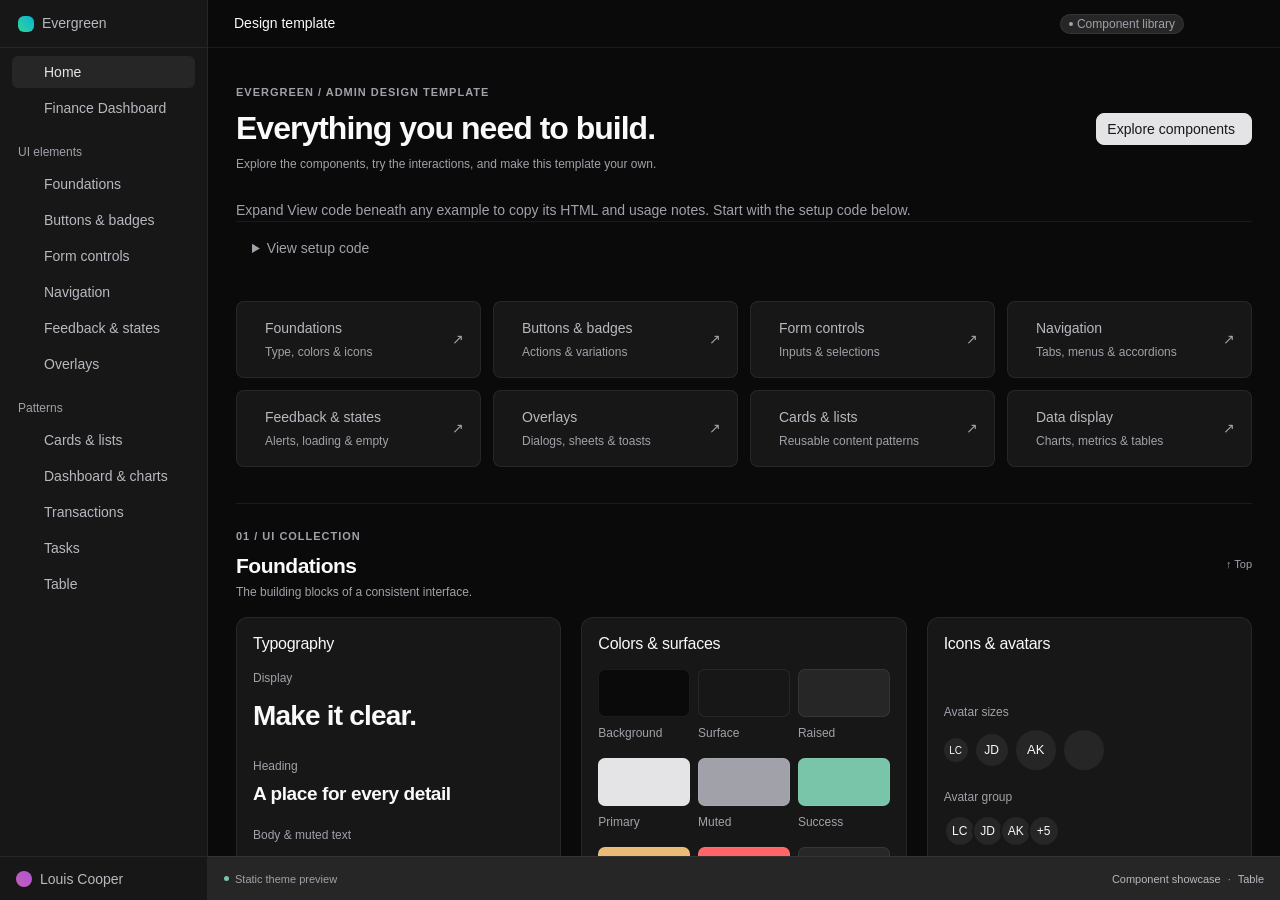
==== index_old.html @ bc2fdac4 "Implement code changes to enhance functionality and improve performance" ====
<!doctype html>
<html lang="en" data-bs-theme="dark" data-theme-storage="theme">
<head>
  <meta charset="utf-8">
  <meta name="viewport" content="width=device-width, initial-scale=1">
  <meta name="color-scheme" content="dark light">
  <meta name="darkreader-lock">
  <meta name="description" content="An admin design template with grouped UI components, interactive examples, and dashboard patterns.">
  <title>Home · UI Design Template</title>
  <link rel="stylesheet" href="https://cdn.jsdelivr.net/npm/bootstrap@5.3.8/dist/css/bootstrap.min.css">
  <link rel="stylesheet" href="https://mzgs.github.io/fa7/css/all.css">
  <link rel="stylesheet" href="style.css?v=5">
</head>
<body class="sidebar-expanded dashboard-page" data-sidebar-layout>
  <a class="visually-hidden-focusable skip-link" href="#main">Skip to component showcase</a>
  <aside class="sidebar" aria-label="Main navigation">
    <div class="sidebar-header">
      <div class="workspace-switcher"><span class="workspace-mark"></span><span>Evergreen</span></div>
      <button class="rail-button sidebar-toggle" aria-label="Collapse navigation" aria-expanded="true" title="Collapse navigation"><i class="fa-light fa-sidebar" aria-hidden="true"></i></button>
    </div>
    <nav class="sidebar-nav" aria-label="Component navigation">
      <div class="sidebar-links"><a class="rail-button active" title="Home" aria-label="Home" aria-current="location" href="#home"><i class="fa-light fa-house" aria-hidden="true"></i><span>Home</span></a><a class="rail-button" title="Finance Dashboard" href="finance.html"><i class="fa-light fa-wallet" aria-hidden="true"></i><span>Finance Dashboard</span></a></div>
      <section class="sidebar-group">
        <button class="sidebar-group-title" data-bs-toggle="collapse" data-bs-target="#ui-links" aria-expanded="true" aria-controls="ui-links">UI elements <i class="fa-light fa-chevron-down" aria-hidden="true"></i></button>
        <div class="collapse show" id="ui-links"><div class="sidebar-links">
          <a class="rail-button" title="Foundations" aria-label="Foundations" href="#foundations"><i class="fa-light fa-palette" aria-hidden="true"></i><span>Foundations</span></a><a class="rail-button" title="Buttons & badges" aria-label="Buttons & badges" href="#buttons"><i class="fa-light fa-circle-dot" aria-hidden="true"></i><span>Buttons & badges</span></a><a class="rail-button" title="Form controls" aria-label="Form controls" href="#forms"><i class="fa-light fa-input-text" aria-hidden="true"></i><span>Form controls</span></a><a class="rail-button" title="Navigation" aria-label="Navigation" href="#navigation"><i class="fa-light fa-compass" aria-hidden="true"></i><span>Navigation</span></a><a class="rail-button" title="Feedback & states" aria-label="Feedback & states" href="#feedback"><i class="fa-light fa-circle-info" aria-hidden="true"></i><span>Feedback & states</span></a><a class="rail-button" title="Overlays" aria-label="Overlays" href="#overlays"><i class="fa-light fa-window-restore" aria-hidden="true"></i><span>Overlays</span></a>
        </div></div>
      </section>
      <section class="sidebar-group">
        <button class="sidebar-group-title" data-bs-toggle="collapse" data-bs-target="#pattern-links" aria-expanded="true" aria-controls="pattern-links">Patterns <i class="fa-light fa-chevron-down" aria-hidden="true"></i></button>
        <div class="collapse show" id="pattern-links"><div class="sidebar-links">
          <a class="rail-button" title="Cards & lists" aria-label="Cards & lists" href="#cards"><i class="fa-light fa-layer-group" aria-hidden="true"></i><span>Cards & lists</span></a><a class="rail-button" title="Dashboard & charts" aria-label="Dashboard & charts" href="#data-examples"><i class="fa-light fa-chart-line" aria-hidden="true"></i><span>Dashboard & charts</span></a><a class="rail-button" title="Transactions" aria-label="Transactions" href="#transactions"><i class="fa-light fa-arrows-rotate" aria-hidden="true"></i><span>Transactions</span></a><a class="rail-button" title="Tasks" aria-label="Tasks" href="#tasks"><i class="fa-light fa-square-check" aria-hidden="true"></i><span>Tasks</span></a><a class="rail-button" title="Table" aria-label="Table" href="#generic-table"><i class="fa-light fa-table" aria-hidden="true"></i><span>Table</span></a>
        </div></div>
      </section>
    </nav>
    <div class="sidebar-bottom"><button class="rail-button profile-button" data-bs-toggle="modal" data-bs-target="#account-modal" aria-label="Louis Cooper account" title="Louis Cooper"><span class="profile-avatar"></span><span>Louis Cooper</span></button><button class="rail-button profile-more" data-bs-toggle="modal" data-bs-target="#account-modal" aria-label="Account menu" title="Account menu"><i class="fa-light fa-ellipsis" aria-hidden="true"></i></button></div>
  </aside>

  <main id="main" class="workspace" tabindex="-1">
    <header class="topbar d-flex align-items-center justify-content-between">
      <div class="d-flex align-items-center gap-2"><button class="btn icon-button mobile-menu" aria-label="Open navigation" aria-expanded="false"><i class="fa-light fa-bars" aria-hidden="true"></i></button><h1 class="page-title"><i class="fa-light fa-house" aria-hidden="true"></i> Design template</h1></div>
      <div class="topbar-actions"><span class="status-badge neutral d-none d-sm-inline-flex">Component library</span><button class="btn icon-button" data-bs-toggle="offcanvas" data-bs-target="#notifications" aria-controls="notifications" aria-label="Open notifications" title="Notifications"><i class="fa-light fa-bell" aria-hidden="true"></i></button><button class="btn icon-button theme-toggle" aria-label="Switch to light theme" title="Switch to light theme"><i class="fa-light fa-sun" aria-hidden="true"></i></button></div>
    </header>
    <div class="dashboard-scroll">
      <div class="dashboard-content">
        <section id="home" aria-label="UI component showcase">
        <div class="dashboard-heading showcase-heading"><div><div class="eyebrow">Evergreen / Admin design template</div><h2>Everything you need to build.</h2><p>Explore the components, try the interactions, and make this template your own.</p></div><a class="btn btn-primary" href="#foundations">Explore components <i class="fa-light fa-arrow-down" aria-hidden="true"></i></a></div>
<p class="panel-subtitle">Expand View code beneath any example to copy its HTML and usage notes. Start with the setup code below.</p>
<details class="native-details example-code"><summary>View setup code</summary>
<p class="panel-subtitle">Load Bootstrap CSS before style.css. Interactive Bootstrap components also need its bundle; script.js initializes shared behavior automatically. The preview icons use the Font Awesome stylesheet shown below. Replace gallery anchor links with your own destinations. Keep IDs, label/ARIA references, and radio group names unique when copying multiple examples. For inserted markup, call AdminUI.init(container).</p>
<pre tabindex="0" aria-label="HTML example"><code>&lt;!doctype html&gt;
&lt;html lang="en" data-bs-theme="light"&gt;
&lt;head&gt;
  &lt;meta name="viewport" content="width=device-width, initial-scale=1"&gt;
  &lt;link rel="stylesheet" href="https://cdn.jsdelivr.net/npm/bootstrap@5.3.8/dist/css/bootstrap.min.css"&gt;
  &lt;link rel="stylesheet" href="https://mzgs.github.io/fa7/css/all.css"&gt;
  &lt;link rel="stylesheet" href="style.css?v=5"&gt;
&lt;/head&gt;
&lt;body&gt;
  &lt;!-- Paste the component HTML here. --&gt;
  &lt;script src="https://cdn.jsdelivr.net/npm/bootstrap@5.3.8/dist/js/bootstrap.bundle.min.js"&gt;&lt;/script&gt;
  &lt;script src="script.js"&gt;&lt;/script&gt;
&lt;/body&gt;
&lt;/html&gt;</code></pre>
</details>

        <nav class="showcase-index" aria-label="Browse component groups"><a href="#foundations"><i class="fa-light fa-palette" aria-hidden="true"></i><span><strong>Foundations</strong><small>Type, colors & icons</small></span><span class="index-arrow" aria-hidden="true">↗</span></a><a href="#buttons"><i class="fa-light fa-circle-dot" aria-hidden="true"></i><span><strong>Buttons & badges</strong><small>Actions & variations</small></span><span class="index-arrow" aria-hidden="true">↗</span></a><a href="#forms"><i class="fa-light fa-input-text" aria-hidden="true"></i><span><strong>Form controls</strong><small>Inputs & selections</small></span><span class="index-arrow" aria-hidden="true">↗</span></a><a href="#navigation"><i class="fa-light fa-compass" aria-hidden="true"></i><span><strong>Navigation</strong><small>Tabs, menus & accordions</small></span><span class="index-arrow" aria-hidden="true">↗</span></a><a href="#feedback"><i class="fa-light fa-circle-info" aria-hidden="true"></i><span><strong>Feedback & states</strong><small>Alerts, loading & empty</small></span><span class="index-arrow" aria-hidden="true">↗</span></a><a href="#overlays"><i class="fa-light fa-window-restore" aria-hidden="true"></i><span><strong>Overlays</strong><small>Dialogs, sheets & toasts</small></span><span class="index-arrow" aria-hidden="true">↗</span></a><a href="#cards"><i class="fa-light fa-layer-group" aria-hidden="true"></i><span><strong>Cards & lists</strong><small>Reusable content patterns</small></span><span class="index-arrow" aria-hidden="true">↗</span></a><a href="#data-examples"><i class="fa-light fa-chart-line" aria-hidden="true"></i><span><strong>Data display</strong><small>Charts, metrics & tables</small></span><span class="index-arrow" aria-hidden="true">↗</span></a></nav>
        <section id="foundations" class="showcase-section" aria-labelledby="foundations-title">
          <div class="section-heading"><div><div class="eyebrow">01 / UI collection</div><h2 id="foundations-title">Foundations</h2><p>The building blocks of a consistent interface.</p></div><a class="back-to-top" href="#home" aria-label="Back to top">↑ Top</a></div>
          <div class="component-grid"><article class="dashboard-panel"><div class="panel-header"><h3>Typography</h3></div><div class="panel-body"><div class="type-sample"><span class="sample-caption">Display</span><div class="type-display">Make it clear.</div></div><div class="type-sample"><span class="sample-caption">Heading</span><h4 class="type-heading">A place for every detail</h4></div><div class="type-sample"><span class="sample-caption">Body &amp; muted text</span><p>Use a consistent type scale to bring structure to your interface.</p><p class="text-body-secondary">Supporting text keeps the focus on what matters.</p></div><div class="component-group"><a href="#navigation">Text link</a><code>inline code</code><kbd>⌘ K</kbd></div></div>
<details class="native-details example-code"><summary>View code</summary>
<p class="panel-subtitle">CSS only. Use these classes for your text hierarchy.</p>
<pre tabindex="0" aria-label="HTML example"><code></code></pre>
</details>
</article><article class="dashboard-panel"><div class="panel-header"><h3>Colors &amp; surfaces</h3></div><div class="panel-body"><div class="swatch-grid"><div><span style="background:var(--background)"></span>Background</div><div><span class="bg-surface"></span>Surface</div><div><span class="bg-surface-raised"></span>Raised</div><div><span style="background:var(--primary)"></span>Primary</div><div><span style="background:var(--muted)"></span>Muted</div><div><span style="background:var(--positive)"></span>Success</div><div><span style="background:var(--warning)"></span>Warning</div><div><span style="background:var(--negative)"></span>Danger</div><div><span style="background:var(--line)"></span>Border</div></div><p class="panel-subtitle mt-3">Switch the theme in the top bar to preview both palettes.</p></div>
<details class="native-details example-code"><summary>View code</summary>
<p class="panel-subtitle">CSS only. Surface classes and theme tokens follow the active light or dark theme.</p>
<pre tabindex="0" aria-label="HTML example"><code></code></pre>
</details>
</article><article class="dashboard-panel"><div class="panel-header"><h3>Icons &amp; avatars</h3></div><div class="panel-body"><div class="icon-samples" aria-label="Sample icons"><i class="fa-light fa-house" aria-hidden="true"></i><i class="fa-light fa-magnifying-glass" aria-hidden="true"></i><i class="fa-light fa-bell" aria-hidden="true"></i><i class="fa-light fa-calendar" aria-hidden="true"></i><i class="fa-light fa-heart" aria-hidden="true"></i><i class="fa-light fa-gear" aria-hidden="true"></i></div><p class="component-label">Avatar sizes</p><div class="component-group"><span class="initial-avatar purple avatar-small">LC</span><span class="initial-avatar blue">JD</span><span class="initial-avatar green avatar-large">AK</span><span class="avatar-fallback" aria-label="Anonymous user"><i class="fa-light fa-user" aria-hidden="true"></i></span></div><p class="component-label">Avatar group</p><div class="avatar-stack" aria-label="Three team members and five more"><span class="initial-avatar purple">LC</span><span class="initial-avatar blue">JD</span><span class="initial-avatar green">AK</span><span class="initial-avatar">+5</span></div></div>
<details class="native-details example-code"><summary>View code</summary>
<p class="panel-subtitle">CSS only. fa-* icons require Font Awesome; text avatars do not.</p>
<pre tabindex="0" aria-label="HTML example"><code></code></pre>
</details>
</article></div>
        </section>
        <section id="buttons" class="showcase-section showcase-buttons" aria-labelledby="buttons-title">
          <div class="section-heading"><div><div class="eyebrow">02 / UI collection</div><h2 id="buttons-title">Buttons & badges</h2><p>Action variants, sizes, icon buttons, and status labels.</p></div><a class="back-to-top" href="#home" aria-label="Back to top">↑ Top</a></div>
          <div class="component-grid"><section class="dashboard-panel" aria-labelledby="actions-title"><div class="panel-header"><h3 id="actions-title">Buttons &amp; status</h3></div><div class="panel-body"><p class="component-label">Actions</p><div class="component-group"><button class="btn btn-primary" data-notify="Changes saved successfully."><i class="fa-light fa-check" aria-hidden="true"></i> Save changes</button><button class="btn btn-surface" data-bs-toggle="modal" data-bs-target="#transaction-modal">Outline</button><button class="btn btn-secondary" data-notify="Changes saved successfully.">Secondary</button><button class="btn btn-ghost" data-notify="Your dashboard is up to date.">Ghost</button><button class="btn btn-outline-danger" data-bs-toggle="modal" data-bs-target="#reset-modal">Reset tasks</button><button class="btn btn-surface" disabled>Disabled</button><button class="btn btn-primary" disabled><span class="spinner-border spinner-border-sm" aria-hidden="true"></span> Loading</button></div><p class="component-label">Sizes &amp; icon actions</p><div class="component-group"><button class="btn btn-surface btn-sm" data-notify="Small button clicked.">Small</button><button class="btn btn-surface" data-notify="Default button clicked.">Default</button><button class="btn btn-surface btn-lg" data-notify="Large button clicked.">Large</button><button class="btn btn-surface icon-button" aria-label="Add item" data-bs-toggle="modal" data-bs-target="#task-modal"><i class="fa-light fa-plus" aria-hidden="true"></i></button><a class="btn btn-link" href="#forms">Link button</a></div><p class="component-label">Button group</p><div class="btn-group" role="group" aria-label="Example view mode"><input type="radio" class="btn-check" name="demo-view" id="view-list" autocomplete="off" checked><label class="btn btn-surface" for="view-list"><i class="fa-light fa-list" aria-hidden="true"></i> List</label><input type="radio" class="btn-check" name="demo-view" id="view-grid" autocomplete="off"><label class="btn btn-surface" for="view-grid"><i class="fa-light fa-grid-2" aria-hidden="true"></i> Grid</label><input type="radio" class="btn-check" name="demo-view" id="view-board" autocomplete="off"><label class="btn btn-surface" for="view-board"><i class="fa-light fa-columns-3" aria-hidden="true"></i> Board</label></div><p class="component-label">Badges · semantic states</p><div class="component-group"><span class="status-badge">Paid</span><span class="status-badge pending">Pending</span><span class="status-badge failed">Failed</span><span class="status-badge neutral">Draft</span></div></div>
<details class="native-details example-code"><summary>View code</summary>
<p class="panel-subtitle">Styles use CSS; preview actions require the Bootstrap bundle and script.js. Icons require Font Awesome. Keep radio IDs and group names unique; set type="button" for actions inside forms.</p>
<pre tabindex="0" aria-label="HTML example"><code></code></pre>
</details>
</section></div>
        </section>
        <section id="forms" class="showcase-section" aria-labelledby="forms-title">
          <div class="section-heading"><div><div class="eyebrow">03 / UI collection</div><h2 id="forms-title">Form controls</h2><p>Common inputs with default, disabled, read-only, and validation states.</p></div><a class="back-to-top" href="#home" aria-label="Back to top">↑ Top</a></div>
          <div class="component-grid"><section id="billing" class="dashboard-panel" aria-labelledby="preferences-title"><div class="panel-header"><h3 id="preferences-title">Form controls</h3></div><form class="panel-body" id="preferences-form"><div class="mb-3"><label for="workspace-name" class="form-label">Workspace name</label><input id="workspace-name" name="workspace" class="form-control" value="Evergreen" maxlength="40" required></div><div class="row g-2 mb-3"><div class="col-6"><label for="digest-frequency" class="form-label">Email digest</label><select id="digest-frequency" class="form-select"><option>Weekly</option><option>Daily</option><option>Monthly</option></select></div><div class="col-6"><label for="review-date" class="form-label">Review date</label><input id="review-date" type="date" class="form-control" value="2026-10-08" required></div></div><div class="form-check form-switch mb-2"><input class="form-check-input" type="checkbox" role="switch" id="email-notifications" checked><label class="form-check-label small" for="email-notifications">Email notifications</label></div><div class="form-check mb-3"><input class="form-check-input" type="checkbox" id="weekly-report" checked><label class="form-check-label small" for="weekly-report">Include the weekly report</label></div><button class="btn btn-surface" type="submit">Save preferences</button><span id="preferences-status" class="visually-hidden" role="status"></span></form>
<details class="native-details example-code"><summary>View code</summary>
<p class="panel-subtitle">Native form behavior; no component JavaScript. Set your form action and add input names for values you submit.</p>
<pre tabindex="0" aria-label="HTML example"><code></code></pre>
</details>
</section><article class="dashboard-panel"><div class="panel-header"><h3>Inputs &amp; selections</h3></div><div class="panel-body"><div class="mb-3"><label for="demo-search" class="form-label">Search</label><div class="input-group"><span class="input-group-text"><i class="fa-light fa-magnifying-glass" aria-hidden="true"></i></span><input id="demo-search" name="search" type="search" class="form-control" placeholder="Search…"></div></div><div class="mb-3"><label for="demo-select" class="form-label">Select</label><select id="demo-select" class="form-select"><option value="" disabled selected>Select a team</option><option value="design">Design</option><option value="engineering">Engineering</option><option value="marketing">Marketing</option><option value="operations">Operations</option></select></div><div class="mb-3"><label for="demo-email" class="form-label">Input group</label><div class="input-group"><span class="input-group-text">@</span><input id="demo-email" type="email" class="form-control" placeholder="you@example.com"></div></div><div class="mb-3"><label for="demo-notes" class="form-label">Textarea</label><textarea id="demo-notes" class="form-control" rows="3" placeholder="Write a short description…"></textarea></div><fieldset><legend class="form-label">Radio group</legend><div class="component-group"><div class="form-check"><input id="plan-starter" class="form-check-input" type="radio" name="demo-plan" checked><label class="form-check-label" for="plan-starter">Starter</label></div><div class="form-check"><input id="plan-pro" class="form-check-input" type="radio" name="demo-plan"><label class="form-check-label" for="plan-pro">Pro</label></div><div class="form-check"><input id="plan-disabled" class="form-check-input" type="radio" name="demo-plan" disabled><label class="form-check-label" for="plan-disabled">Unavailable</label></div></div></fieldset><div class="mt-3"><label for="demo-range" class="form-label">Range <output id="range-value" for="demo-range" data-suffix="%">50%</output></label><input id="demo-range" class="form-range" type="range" min="0" max="100" value="50"></div></div>
<details class="native-details example-code"><summary>View code</summary>
<p class="panel-subtitle">Native controls. script.js updates the range output automatically; its for attribute must match the input ID.</p>
<pre tabindex="0" aria-label="HTML example"><code></code></pre>
</details>
</article><article class="dashboard-panel"><div class="panel-header"><h3>Input states &amp; native controls</h3></div><div class="panel-body"><div class="mb-3"><label class="form-label" for="demo-valid">Success</label><input id="demo-valid" class="form-control is-valid" value="evergreen" aria-describedby="valid-hint"><div class="valid-feedback" id="valid-hint">This workspace name is available.</div></div><div class="mb-3"><label class="form-label" for="demo-invalid">Error</label><input id="demo-invalid" class="form-control is-invalid" value="invalid-email" aria-invalid="true" aria-describedby="invalid-hint"><div class="invalid-feedback" id="invalid-hint">Enter a valid email address.</div></div><div class="row g-2 mb-3"><div class="col-6"><label class="form-label" for="demo-disabled">Disabled</label><input id="demo-disabled" class="form-control" value="Unavailable" disabled></div><div class="col-6"><label class="form-label" for="demo-readonly">Read only</label><input id="demo-readonly" class="form-control" value="INV-1048" readonly></div></div><div class="mb-3"><label class="form-label" for="demo-file">File upload</label><input id="demo-file" class="form-control" type="file"></div><div class="row g-2"><div class="col-8"><label class="form-label" for="demo-time">Time</label><input id="demo-time" class="form-control" type="time" value="09:30"></div><div class="col-4"><label class="form-label" for="demo-color">Color</label><input id="demo-color" class="form-control form-control-color" type="color" value="#65bda2"></div></div></div>
<details class="native-details example-code"><summary>View code</summary>
<p class="panel-subtitle">CSS and native controls. Update validation classes, aria-invalid, and feedback text from your application validation.</p>
<pre tabindex="0" aria-label="HTML example"><code></code></pre>
</details>
</article><article class="dashboard-panel"><div class="panel-header"><h3>Floating labels &amp; suggestions</h3></div><div class="panel-body"><div class="form-floating mb-3"><input id="floating-email" type="email" class="form-control" placeholder="name@example.com"><label for="floating-email">Email address</label></div><div class="form-floating mb-3"><input id="demo-password" type="password" class="form-control" placeholder="Password" autocomplete="new-password"><label for="demo-password">Password</label></div><label class="form-label" for="demo-city">Autocomplete suggestions</label><input id="demo-city" class="form-control" list="city-options" placeholder="Choose or type a city"><datalist id="city-options"><option value="Istanbul"><option value="London"><option value="New York"><option value="Tokyo"></datalist><p class="panel-subtitle mt-2">Type to filter the native suggestions.</p></div>
<details class="native-details example-code"><summary>View code</summary>
<p class="panel-subtitle">Native controls; no JavaScript. Floating labels need a placeholder. The list attribute must match the datalist ID.</p>
<pre tabindex="0" aria-label="HTML example"><code></code></pre>
</details>
</article><article class="dashboard-panel"><div class="panel-header"><h3>Multiple selection &amp; numbers</h3></div><div class="panel-body"><div class="mb-3"><label for="demo-multiple" class="form-label">Multiple select</label><select id="demo-multiple" class="form-select" multiple size="4" aria-describedby="multiple-hint"><option selected>Design</option><option>Engineering</option><option>Marketing</option><option>Operations</option></select><p class="panel-subtitle mt-2" id="multiple-hint">Hold Command or Control to select multiple teams.</p></div><div class="row g-2"><div class="col-6"><label for="demo-quantity" class="form-label">Quantity</label><input id="demo-quantity" type="number" class="form-control" min="1" max="100" value="3"></div><div class="col-6"><label for="demo-url" class="form-label">Website</label><input id="demo-url" type="url" class="form-control" placeholder="https://example.com"></div></div></div>
<details class="native-details example-code"><summary>View code</summary>
<p class="panel-subtitle">Native controls; no JavaScript. Keep labels and validation limits when copying.</p>
<pre tabindex="0" aria-label="HTML example"><code></code></pre>
</details>
</article><article class="dashboard-panel"><div class="panel-header"><h3>Checkboxes &amp; switches</h3></div><div class="panel-body"><fieldset class="mb-4"><legend class="form-label">Checkbox states</legend><div class="form-check mb-2"><input id="demo-check-default" type="checkbox" class="form-check-input"><label for="demo-check-default" class="form-check-label">Unchecked</label></div><div class="form-check mb-2"><input id="demo-check-checked" type="checkbox" class="form-check-input" checked><label for="demo-check-checked" class="form-check-label">Checked</label></div><div class="form-check mb-2"><input id="demo-check-mixed" data-indeterminate type="checkbox" class="form-check-input"><label for="demo-check-mixed" class="form-check-label">Indeterminate</label></div><div class="form-check"><input id="demo-check-disabled" type="checkbox" class="form-check-input" disabled><label for="demo-check-disabled" class="form-check-label">Disabled</label></div></fieldset><fieldset><legend class="form-label">Switch states</legend><div class="form-check form-switch mb-2"><input id="demo-switch-off" type="checkbox" role="switch" class="form-check-input"><label for="demo-switch-off" class="form-check-label">Off</label></div><div class="form-check form-switch mb-2"><input id="demo-switch-on" type="checkbox" role="switch" class="form-check-input" checked><label for="demo-switch-on" class="form-check-label">On</label></div><div class="form-check form-switch"><input id="demo-switch-disabled" type="checkbox" role="switch" class="form-check-input" disabled><label for="demo-switch-disabled" class="form-check-label">Disabled</label></div></fieldset></div>
<details class="native-details example-code"><summary>View code</summary>
<p class="panel-subtitle">Native controls. script.js enables the mixed state with data-indeterminate; checked and disabled are native attributes.</p>
<pre tabindex="0" aria-label="HTML example"><code></code></pre>
</details>
</article><article class="dashboard-panel"><div class="panel-header"><h3>Date range</h3></div><div class="panel-body"><p class="panel-subtitle mb-3">Select dates with an independent calendar picker.</p><div class="date-range-control" data-date-range>
              <button type="button" class="btn btn-secondary date-range-trigger"><i class="fa-light fa-calendar" aria-hidden="true"></i><span data-date-label>Choose dates</span></button>
              <input type="hidden" name="start_date" data-date-start><input type="hidden" name="end_date" data-date-end><span class="visually-hidden" data-date-status role="status"></span>
            </div></div>
<details class="native-details example-code"><summary>View code</summary>
<p class="panel-subtitle">Requires script.js and native browser popovers; no Bootstrap JavaScript is needed. Hidden inputs submit dates with the form. Register a datechange listener for application updates.</p>
<pre tabindex="0" aria-label="HTML example"><code></code></pre>
<p class="component-label">JavaScript</p><pre tabindex="0" aria-label="JavaScript example"><code>document.querySelector('[data-date-range]').addEventListener('datechange', event =&gt; {
  const { start, end, preset, label } = event.detail;
  // Dates are inclusive YYYY-MM-DD strings, or null when cleared.
});</code></pre>
</details>
</article></div>
        </section>
        <section id="navigation" class="showcase-section" aria-labelledby="navigation-title">
          <div class="section-heading"><div><div class="eyebrow">04 / UI collection</div><h2 id="navigation-title">Navigation</h2><p>Help people move through content and find the right action.</p></div><a class="back-to-top" href="#home" aria-label="Back to top">↑ Top</a></div>
          <div class="component-grid"><section class="dashboard-panel" aria-labelledby="tabs-title"><div class="panel-header"><h3 id="tabs-title">Tabs &amp; team</h3></div><div class="panel-body"><ul class="nav nav-tabs" role="tablist"><li class="nav-item" role="presentation"><button class="nav-link active" id="team-tab" data-bs-toggle="tab" data-bs-target="#team-pane" type="button" role="tab" aria-controls="team-pane" aria-selected="true">Team</button></li><li class="nav-item" role="presentation"><button class="nav-link" id="details-tab" data-bs-toggle="tab" data-bs-target="#details-pane" type="button" role="tab" aria-controls="details-pane" aria-selected="false">Details</button></li></ul><div class="tab-content pt-3"><div class="tab-pane fade show active" id="team-pane" role="tabpanel" aria-labelledby="team-tab" tabindex="0"><div class="team-row"><span class="initial-avatar purple">LC</span><span>Louis Cooper<br><small class="text-body-secondary">Workspace owner</small></span><span class="status-badge">Online</span></div><div class="team-row"><span class="initial-avatar green">AK</span><span>Ava Kim<br><small class="text-body-secondary">Marketing</small></span><span class="status-badge">Online</span></div><div class="team-row"><span class="initial-avatar blue">JD</span><span>James Davis<br><small class="text-body-secondary">Finance</small></span><span class="status-badge neutral">Away</span></div></div><div class="tab-pane fade" id="details-pane" role="tabpanel" aria-labelledby="details-tab" tabindex="0"><p>Evergreen brings your customers, payments, and daily work into one workspace.</p><div class="source-row"><span>Plan</span><strong>Business</strong></div><div class="source-row"><span>Team members</span><strong>12 of 20 seats</strong></div><div class="source-row"><span>Storage used</span><strong>6.4 GB of 10 GB</strong></div><div class="progress mt-3" role="progressbar" aria-label="Storage used" aria-valuenow="64" aria-valuemin="0" aria-valuemax="100"><div class="progress-bar" style="width:64%"></div></div></div></div></div>
<details class="native-details example-code"><summary>View code</summary>
<p class="panel-subtitle">Requires the Bootstrap bundle. Keep tab/panel IDs and ARIA references unique and matched.</p>
<pre tabindex="0" aria-label="HTML example"><code></code></pre>
</details>
</section><section id="more" class="dashboard-panel" aria-labelledby="help-title"><div class="panel-header"><h3 id="help-title">Accordion &amp; help</h3></div><div class="panel-body"><div class="accordion" id="help-accordion"><div class="accordion-item"><h4 class="accordion-header"><button class="accordion-button" type="button" data-bs-toggle="collapse" data-bs-target="#help-one" aria-expanded="true" aria-controls="help-one">How do I export a report?</button></h4><div id="help-one" class="accordion-collapse collapse show" data-bs-parent="#help-accordion"><div class="accordion-body">Choose a reporting period at the top, then select Export to download the dashboard metrics as a CSV file.</div></div></div><div class="accordion-item"><h4 class="accordion-header"><button class="accordion-button collapsed" type="button" data-bs-toggle="collapse" data-bs-target="#help-two" aria-expanded="false" aria-controls="help-two">Can I filter transactions?</button></h4><div id="help-two" class="accordion-collapse collapse" data-bs-parent="#help-accordion"><div class="accordion-body">Search by customer or invoice, choose a payment status, and use the arrows to browse results. The transaction menu exports all matching rows.</div></div></div><div class="accordion-item"><h4 class="accordion-header"><button class="accordion-button collapsed" type="button" data-bs-toggle="collapse" data-bs-target="#help-three" aria-expanded="false" aria-controls="help-three">Are these live business metrics?</button></h4><div id="help-three" class="accordion-collapse collapse" data-bs-parent="#help-accordion"><div class="accordion-body">This theme uses sample data. Added transactions and tasks last for this page session. Your theme and workspace preferences are saved on this browser when storage is available.</div></div></div></div></div>
<details class="native-details example-code"><summary>View code</summary>
<p class="panel-subtitle">Requires the Bootstrap bundle. data-bs-parent keeps one item open within the matching accordion.</p>
<pre tabindex="0" aria-label="HTML example"><code></code></pre>
</details>
</section><article class="dashboard-panel"><div class="panel-header"><h3>Breadcrumbs, menus &amp; pagination</h3></div><div class="panel-body"><p class="component-label">Breadcrumb</p><nav aria-label="Example breadcrumb"><ol class="breadcrumb"><li class="breadcrumb-item"><a href="#home">Home</a></li><li class="breadcrumb-item"><a href="#navigation">Components</a></li><li class="breadcrumb-item active" aria-current="page">Navigation</li></ol></nav><p class="component-label">Dropdown menu</p><div class="dropdown"><button class="btn btn-surface dropdown-toggle" data-bs-toggle="dropdown" aria-expanded="false">Open menu</button><ul class="dropdown-menu"><li><a class="dropdown-item" href="#forms">Edit preferences</a></li><li><button class="dropdown-item" data-bs-toggle="modal" data-bs-target="#account-modal">View profile</button></li><li><hr class="dropdown-divider"></li><li><button class="dropdown-item" data-notify="This is a sample menu action.">Show notification</button></li></ul></div><p class="component-label">Pagination</p><nav aria-label="Example pagination" data-pagination><ul class="pagination demo-pagination mb-0"><li class="page-item disabled"><button class="page-link" data-page="previous" disabled aria-label="Previous example page">‹</button></li><li class="page-item active"><button class="page-link" data-page="1" aria-current="page">1</button></li><li class="page-item"><button class="page-link" data-page="2">2</button></li><li class="page-item"><button class="page-link" data-page="3">3</button></li><li class="page-item"><button class="page-link" data-page="next" aria-label="Next example page">›</button></li></ul><p class="panel-subtitle mt-3" id="demo-page-content" data-page-output aria-live="polite">Page 1 of 3</p></nav></div>
<details class="native-details example-code"><summary>View code</summary>
<p class="panel-subtitle">Menus require the Bootstrap bundle. script.js handles pagination and emits pagechange; render your page content in that listener.</p>
<pre tabindex="0" aria-label="HTML example"><code></code></pre>
<p class="component-label">JavaScript</p><pre tabindex="0" aria-label="JavaScript example"><code>document.querySelector('[data-pagination]').addEventListener('pagechange', event =&gt; {
  const { page, total } = event.detail;
  // Fetch or render the requested page here.
});</code></pre>
</details>
</article></div>
        </section>
        <section id="feedback" class="showcase-section" aria-labelledby="feedback-title">
          <div class="section-heading"><div><div class="eyebrow">05 / UI collection</div><h2 id="feedback-title">Feedback & states</h2><p>Communicate success, errors, progress, and missing content.</p></div><a class="back-to-top" href="#home" aria-label="Back to top">↑ Top</a></div>
          <div class="component-grid"><article class="dashboard-panel"><div class="panel-header"><h3>Alerts</h3></div><div class="panel-body"><div class="example-alert success" role="status"><i class="fa-light fa-circle-check" aria-hidden="true"></i><div><strong>Changes saved</strong><p>Your settings are up to date.</p></div></div><div class="example-alert warning" role="status"><i class="fa-light fa-triangle-exclamation" aria-hidden="true"></i><div><strong>Approaching your limit</strong><p>You have used 90% of your storage.</p></div></div><div class="example-alert danger" role="alert"><i class="fa-light fa-circle-exclamation" aria-hidden="true"></i><div><strong>Payment unsuccessful</strong><p>Check your payment details and try again.</p></div></div><div class="example-alert alert alert-dismissible mb-0" role="status"><i class="fa-light fa-circle-info" aria-hidden="true"></i><div><strong>Sample notification</strong><p>Use alerts for helpful, timely context.</p></div><button class="btn-close" type="button" data-bs-dismiss="alert" aria-label="Dismiss sample alert"></button></div></div>
<details class="native-details example-code"><summary>View code</summary>
<p class="panel-subtitle">CSS only for static alerts. Dismissible alerts require the Bootstrap bundle.</p>
<pre tabindex="0" aria-label="HTML example"><code></code></pre>
</details>
</article><article class="dashboard-panel"><div class="panel-header"><h3>Loading &amp; skeletons</h3></div><div class="panel-body"><div class="component-group mb-4"><span class="spinner-border spinner-border-sm" role="status"><span class="visually-hidden">Loading example</span></span><span class="text-body-secondary small">Loading your content…</span><span class="spinner-grow spinner-grow-sm" aria-hidden="true"></span></div><div class="skeleton-preview" role="img" aria-label="Skeleton card loading placeholder"><div class="skeleton skeleton-avatar"></div><div class="skeleton-copy"><div class="skeleton"></div><div class="skeleton short"></div></div></div><div class="skeleton mb-2"></div><div class="skeleton short"></div><p class="component-label">Indeterminate progress</p><div class="progress indeterminate-progress" role="progressbar" aria-label="Loading preview"><div class="progress-bar"></div></div></div>
<details class="native-details example-code"><summary>View code</summary>
<p class="panel-subtitle">CSS only. Use a status label for loading and an accessible description for a skeleton preview.</p>
<pre tabindex="0" aria-label="HTML example"><code></code></pre>
</details>
</article><article class="dashboard-panel"><div class="panel-header"><h3>Empty state</h3></div><div class="panel-body"><div class="example-empty"><span class="empty-icon"><i class="fa-light fa-inbox" aria-hidden="true"></i></span><h4>No projects yet</h4><p>Start with your first project to bring your ideas together.</p><button class="btn btn-primary" data-bs-toggle="modal" data-bs-target="#task-modal"><i class="fa-light fa-plus" aria-hidden="true"></i> Create a task</button></div></div>
<details class="native-details example-code"><summary>View code</summary>
<p class="panel-subtitle">The preview action opens the included task dialog using the Bootstrap bundle and script.js. Connect task creation in your application.</p>
<pre tabindex="0" aria-label="HTML example"><code></code></pre>
</details>
</article></div>
        </section>
        <section id="overlays" class="showcase-section" aria-labelledby="overlays-title">
          <div class="section-heading"><div><div class="eyebrow">06 / UI collection</div><h2 id="overlays-title">Overlays</h2><p>Interactive previews of dialogs, side panels, and contextual help.</p></div><a class="back-to-top" href="#home" aria-label="Back to top">↑ Top</a></div>
          <div class="component-grid"><article class="dashboard-panel"><div class="panel-header"><h3>Dialogs &amp; confirmations</h3></div><div class="panel-body"><p class="panel-subtitle mb-3">Forms, account details, and a confirmation dialog with a clear next step.</p><div class="component-group"><button class="btn btn-surface" data-bs-toggle="modal" data-bs-target="#transaction-modal">Form dialog</button><button class="btn btn-surface" data-bs-toggle="modal" data-bs-target="#account-modal">Account dialog</button><button class="btn btn-outline-danger" data-bs-toggle="modal" data-bs-target="#reset-modal">Confirmation</button></div></div>
<details class="native-details example-code"><summary>View code</summary>
<p class="panel-subtitle">Requires the Bootstrap bundle and script.js for focus, dismissal, and draft reset. Copy the trigger and matching dialog. Handle form submissions and confirmation actions in your application.</p>
<pre tabindex="0" aria-label="HTML example"><code></code></pre>
</details>
</article><article class="dashboard-panel"><div class="panel-header"><h3>Sheets &amp; toasts</h3></div><div class="panel-body"><p class="panel-subtitle mb-3">Open a side panel or show a brief notification.</p><div class="component-group"><button class="btn btn-surface" data-bs-toggle="offcanvas" data-bs-target="#notifications" aria-controls="notifications">Open side panel</button><button class="btn btn-surface" data-notify="This is a sample toast notification.">Show toast</button></div></div>
<details class="native-details example-code"><summary>View code</summary>
<p class="panel-subtitle">Requires the Bootstrap bundle and script.js. Match trigger targets to the copied side panel/toast IDs; AdminUI.notify(message, toastId) also shows a toast.</p>
<pre tabindex="0" aria-label="HTML example"><code></code></pre>
</details>
</article><article class="dashboard-panel"><div class="panel-header"><h3>Tooltips &amp; popovers</h3></div><div class="panel-body"><p class="panel-subtitle mb-3">Hover or focus for a tooltip. Click for a popover.</p><div class="component-group"><button class="btn btn-surface" data-bs-toggle="tooltip" data-bs-title="Extra context for this action.">Hover or focus me</button><button class="btn btn-surface" data-bs-toggle="popover" data-bs-title="A little more detail" data-bs-content="Popovers keep supporting information close to the action." data-bs-trigger="focus">Click for details</button></div></div>
<details class="native-details example-code"><summary>View code</summary>
<p class="panel-subtitle">Requires the Bootstrap bundle and script.js, which initializes these automatically. Dynamically inserted controls need AdminUI.init(container).</p>
<pre tabindex="0" aria-label="HTML example"><code></code></pre>
</details>
</article></div>
        </section>
        <section id="cards" class="showcase-section" aria-labelledby="cards-title">
          <div class="section-heading"><div><div class="eyebrow">07 / UI collection</div><h2 id="cards-title">Cards & lists</h2><p>Flexible content containers for everyday admin screens.</p></div><a class="back-to-top" href="#home" aria-label="Back to top">↑ Top</a></div>
          <div class="component-grid"><section id="workflows" class="dashboard-panel" aria-labelledby="quick-title"><div class="panel-header"><h3 id="quick-title">Quick actions</h3></div><div class="panel-body"><p class="panel-subtitle mb-3">Jump into your most common workflows.</p><div class="d-grid gap-2"><a href="#generic-table" class="btn btn-surface justify-content-between"><span><i class="fa-light fa-table me-2" aria-hidden="true"></i> View table</span><i class="fa-light fa-arrow-up-right" aria-hidden="true"></i></a><button class="btn btn-surface justify-content-between" data-bs-toggle="modal" data-bs-target="#transaction-modal"><span><i class="fa-light fa-receipt me-2" aria-hidden="true"></i> Record a payment</span><i class="fa-light fa-plus" aria-hidden="true"></i></button><button class="btn btn-surface justify-content-between" data-bs-toggle="modal" data-bs-target="#task-modal"><span><i class="fa-light fa-square-check me-2" aria-hidden="true"></i> Create a task</span><i class="fa-light fa-plus" aria-hidden="true"></i></button><button class="btn btn-surface justify-content-between" id="quick-export"><span><i class="fa-light fa-file-chart-column me-2" aria-hidden="true"></i> Download report</span><i class="fa-light fa-arrow-down-to-line" aria-hidden="true"></i></button></div></div>
<details class="native-details example-code"><summary>View code</summary>
<p class="panel-subtitle">Preview dialogs require the Bootstrap bundle and script.js. Replace gallery links with your own destinations; connect exports and other business actions in your application.</p>
<pre tabindex="0" aria-label="HTML example"><code></code></pre>
</details>
</section><section class="dashboard-panel" aria-labelledby="usage-title"><div class="panel-header"><h3 id="usage-title">Usage &amp; progress</h3><span class="status-badge neutral">Business plan</span></div><div class="panel-body"><div class="source-row mt-0"><span>API requests</span><strong>72,400 / 100,000</strong></div><div class="progress mt-2 mb-4" role="progressbar" aria-label="API requests used" aria-valuenow="72.4" aria-valuemin="0" aria-valuemax="100"><div class="progress-bar" style="width:72.4%"></div></div><div class="source-row"><span>Team seats</span><strong>12 / 20</strong></div><div class="progress mt-2 mb-4" role="progressbar" aria-label="Team seats used" aria-valuenow="60" aria-valuemin="0" aria-valuemax="100"><div class="progress-bar bg-success" style="width:60%"></div></div><div class="source-row"><span>Storage</span><strong>6.4 / 10 GB</strong></div><div class="progress mt-2" role="progressbar" aria-label="Storage quota used" aria-valuenow="64" aria-valuemin="0" aria-valuemax="100"><div class="progress-bar bg-warning" style="width:64%"></div></div><p class="panel-subtitle mt-3">Usage resets on November 1, 2026.</p></div>
<details class="native-details example-code"><summary>View code</summary>
<p class="panel-subtitle">CSS only. Update both aria-valuenow and the progress-bar width when the value changes.</p>
<pre tabindex="0" aria-label="HTML example"><code></code></pre>
</details>
</section><article class="dashboard-panel"><div class="panel-header"><h3>List group</h3></div><div class="panel-body"><div class="list-group example-list"><a class="list-group-item list-group-item-action active" href="#foundations"><span><i class="fa-light fa-palette me-2" aria-hidden="true"></i> Foundations</span><span class="count-pill">3</span></a><a class="list-group-item list-group-item-action" href="#forms"><span><i class="fa-light fa-input-text me-2" aria-hidden="true"></i> Form controls</span><span class="count-pill">6</span></a><a class="list-group-item list-group-item-action" href="#feedback"><span><i class="fa-light fa-circle-info me-2" aria-hidden="true"></i> Feedback</span><span class="count-pill">3</span></a><span class="list-group-item disabled" aria-disabled="true">Disabled list item</span></div><p class="component-label">Composition</p><p class="panel-subtitle">Cards combine a heading, supporting content, and optional actions.</p></div>
<details class="native-details example-code"><summary>View code</summary>
<p class="panel-subtitle">CSS only. Use links for navigation and mark the current destination with aria-current.</p>
<pre tabindex="0" aria-label="HTML example"><code></code></pre>
</details>
</article><article class="dashboard-panel example-project"><div class="panel-header"><h3>Project card</h3><span class="status-badge">In progress</span></div><div class="panel-body"><div class="project-cover" aria-hidden="true"><i class="fa-light fa-layer-group"></i></div><h4>Website redesign</h4><p class="panel-subtitle">A clear card layout with a cover, description, members, and footer actions.</p><div class="avatar-stack mt-3" aria-label="Louis Cooper and Ava Kim"><span class="initial-avatar purple">LC</span><span class="initial-avatar green">AK</span></div></div><div class="panel-footer"><span>Updated today</span><button class="btn btn-surface" data-bs-toggle="modal" data-bs-target="#task-modal">Add task</button></div>
<details class="native-details example-code"><summary>View code</summary>
<p class="panel-subtitle">The card styles use CSS. Its Add task action opens the included dialog using the Bootstrap bundle and script.js; connect task creation in your application.</p>
<pre tabindex="0" aria-label="HTML example"><code></code></pre>
</details>
</article><article class="dashboard-panel"><div class="panel-header"><h3>Carousel</h3></div><div class="panel-body"><div id="demo-carousel" class="carousel slide" role="region" aria-roledescription="carousel" aria-label="Feature examples"><div class="carousel-inner"><div class="carousel-item active"><div class="carousel-example" role="group" aria-roledescription="slide" aria-label="1 of 3"><i class="fa-light fa-palette" aria-hidden="true"></i><h4>Make it yours</h4><p>Start with a consistent foundation.</p></div></div><div class="carousel-item"><div class="carousel-example" role="group" aria-roledescription="slide" aria-label="2 of 3"><i class="fa-light fa-moon" aria-hidden="true"></i><h4>Light or dark</h4><p>One system, two thoughtful palettes.</p></div></div><div class="carousel-item"><div class="carousel-example" role="group" aria-roledescription="slide" aria-label="3 of 3"><i class="fa-light fa-mobile-screen" aria-hidden="true"></i><h4>Every screen</h4><p>Flexible layouts for desktop and mobile.</p></div></div></div><div class="carousel-example-controls"><button class="btn btn-surface icon-button" data-bs-target="#demo-carousel" data-bs-slide="prev" aria-label="Previous feature"><i class="fa-light fa-chevron-left" aria-hidden="true"></i></button><span class="panel-subtitle">Feature highlights</span><button class="btn btn-surface icon-button" data-bs-target="#demo-carousel" data-bs-slide="next" aria-label="Next feature"><i class="fa-light fa-chevron-right" aria-hidden="true"></i></button></div></div></div>
<details class="native-details example-code"><summary>View code</summary>
<p class="panel-subtitle">Requires the Bootstrap bundle. Match control targets to a unique carousel ID. Slides advance only when requested.</p>
<pre tabindex="0" aria-label="HTML example"><code></code></pre>
</details>
</article><article class="dashboard-panel"><div class="panel-header"><h3>Collapsible content</h3></div><div class="panel-body"><p class="panel-subtitle mb-3">Reveal supporting content when it is needed.</p><button class="btn btn-surface" type="button" data-bs-toggle="collapse" data-bs-target="#demo-collapse" aria-expanded="false" aria-controls="demo-collapse">Toggle details <i class="fa-light fa-chevron-down" aria-hidden="true"></i></button><div class="collapse" id="demo-collapse"><div class="collapse-example"><strong>Project details</strong><p class="panel-subtitle mt-2">Collapsible panels keep longer explanations close to the controls they describe.</p></div></div><hr class="my-4"><details class="native-details"><summary>Native disclosure</summary><p class="panel-subtitle mt-3">The browser handles keyboard navigation and open or closed state for this disclosure.</p></details></div>
<details class="native-details example-code"><summary>View code</summary>
<p class="panel-subtitle">Bootstrap collapse requires its bundle. The native details disclosure works without JavaScript.</p>
<pre tabindex="0" aria-label="HTML example"><code></code></pre>
</details>
</article></div>
        </section>
        <section id="data-examples" class="showcase-section" aria-labelledby="data-examples-title"><div class="section-heading"><div><div class="eyebrow">08 / Example patterns</div><h2 id="data-examples-title">Dashboard &amp; data display</h2><p>Metrics, charts, searchable transactions, task lists, and activity feeds.</p></div><a class="back-to-top" href="#home">↑ Top</a></div><div class="dashboard-heading demo-dashboard-heading"><div><h3>Business overview</h3><p>Interactive dashboard with sample data.</p></div>          <div class="dashboard-actions"><div class="date-range-control" data-date-range data-date-preset="day">
              <div class="chart-segment date-range-presets" role="group" aria-label="Dashboard reporting period"><button type="button" data-report-period="day" aria-pressed="true">Last 24 hours</button><button type="button" data-report-period="week" aria-pressed="false">Last 7 days</button><button type="button" data-report-period="month" aria-pressed="false">Last 30 days</button></div>
              <button type="button" class="btn btn-secondary icon-button date-range-trigger" id="date-range-trigger" aria-label="Select custom range" title="Select custom range" aria-haspopup="dialog" aria-expanded="false"><i class="fa-light fa-calendar" aria-hidden="true"></i><span class="date-range-dot" hidden></span></button>
              <input type="hidden" name="report_start" data-date-start><input type="hidden" name="report_end" data-date-end><span id="date-range-status" data-date-status class="visually-hidden" role="status"></span>
            </div><button class="btn btn-surface" id="export-report"><i class="fa-light fa-arrow-down-to-line" aria-hidden="true"></i> Export</button><button class="btn btn-primary" data-bs-toggle="modal" data-bs-target="#transaction-modal"><i class="fa-light fa-plus" aria-hidden="true"></i> New transaction</button></div></div>
<details class="native-details example-code" data-code-source=".demo-dashboard-heading"><summary>View code</summary>
<p class="panel-subtitle">Requires script.js and native browser popovers; no Bootstrap JavaScript is needed. Hidden inputs submit dates when placed in a form. Connect report exports and the included transaction form in your application. Register a datechange listener for application updates.</p>
<pre tabindex="0" aria-label="HTML example"><code></code></pre>
<p class="component-label">JavaScript</p><pre tabindex="0" aria-label="JavaScript example"><code>document.querySelector('[data-date-range]').addEventListener('datechange', event =&gt; {
  const { start, end, preset, label } = event.detail;
  // Dates are inclusive YYYY-MM-DD strings, or null when cleared.
});</code></pre>
</details>
        <section class="metric-grid" aria-label="Key performance indicators">
          <article class="metric-card"><div class="metric-top"><span>Total revenue</span><i class="fa-light fa-wallet" aria-hidden="true"></i></div><div class="metric-value" id="metric-revenue">$48,290.00</div><div class="metric-bottom"><div><span class="trend" id="trend-revenue">↗ 12.8%</span> <span class="metric-caption">vs. previous period</span></div><svg class="sparkline" data-sparkline="0" viewBox="0 0 80 30" aria-hidden="true"></svg></div></article>
          <article class="metric-card"><div class="metric-top"><span>Active customers</span><i class="fa-light fa-users" aria-hidden="true"></i></div><div class="metric-value" id="metric-customers">2,420</div><div class="metric-bottom"><div><span class="trend" id="trend-customers">↗ 8.2%</span> <span class="metric-caption">vs. previous period</span></div><svg class="sparkline" data-sparkline="1" viewBox="0 0 80 30" aria-hidden="true"></svg></div></article>
          <article class="metric-card"><div class="metric-top"><span>Total orders</span><i class="fa-light fa-bag-shopping" aria-hidden="true"></i></div><div class="metric-value" id="metric-orders">1,864</div><div class="metric-bottom"><div><span class="trend" id="trend-orders">↗ 6.4%</span> <span class="metric-caption">vs. previous period</span></div><svg class="sparkline" data-sparkline="2" viewBox="0 0 80 30" aria-hidden="true"></svg></div></article>
          <article class="metric-card"><div class="metric-top"><span>Conversion rate</span><i class="fa-light fa-arrow-pointer" aria-hidden="true"></i></div><div class="metric-value" id="metric-conversion">3.62%</div><div class="metric-bottom"><div><span class="trend negative" id="trend-conversion">↘ 0.4 pp</span> <span class="metric-caption">vs. previous period</span></div><svg class="sparkline" data-sparkline="3" viewBox="0 0 80 30" aria-hidden="true"></svg></div></article>

<details class="native-details example-code"><summary>View code</summary>
<p class="panel-subtitle">CSS and SVG display the sample metrics. Supply your own values, trends, and sparkline points. These examples include rendered sample data and do not require demo.js.</p>
<pre tabindex="0" aria-label="HTML example"><code></code></pre>
</details>
</section>

        <div class="dashboard-grid">
          <section id="reporting" class="dashboard-panel" aria-labelledby="revenue-title">
            <div class="panel-header"><div><h3 id="revenue-title">Revenue overview</h3><p class="panel-subtitle" id="revenue-subtitle">Daily revenue · September 2026</p></div><div class="chart-segment" data-segment role="group" aria-label="Chart metric"><button type="button" data-chart-metric="revenue" data-value="revenue" aria-pressed="true">Revenue</button><button type="button" data-chart-metric="orders" data-value="orders" aria-pressed="false">Orders</button></div></div>
            <div class="panel-body"><div class="d-flex justify-content-between align-items-center flex-wrap gap-2"><div class="chart-summary"><strong id="chart-total">$48,290.00</strong><span class="trend" id="chart-trend">↗ 12.8%</span></div><div class="chart-legend"><span><span class="legend-dot"></span>Current period</span><span><span class="legend-dot previous"></span>Previous period</span></div></div>
              <svg id="revenue-chart" class="revenue-chart" viewBox="0 0 640 230" role="img" aria-labelledby="chart-title chart-description"><title id="chart-title">Revenue comparison</title><desc id="chart-description">Sample daily revenue for September compared with the previous month.</desc><defs><linearGradient id="revenue-fill" x1="0" y1="0" x2="0" y2="1"><stop offset="0%" stop-color="currentColor" stop-opacity=".18"/><stop offset="100%" stop-color="currentColor" stop-opacity="0"/></linearGradient></defs><g id="chart-grid"></g><path id="chart-area" fill="url(#revenue-fill)" style="color: var(--chart-1)"/><path id="chart-previous" class="chart-previous"/><path id="chart-current" class="chart-line"/><g id="chart-labels"></g></svg>
            </div><div class="panel-footer"><span><span class="status-dot d-inline-block me-1" aria-hidden="true"></span> Revenue is trending above the previous period</span><span>Sample analytics</span></div>

<details class="native-details example-code"><summary>View code</summary>
<p class="panel-subtitle">CSS draws the chart; script.js controls the segment and emits segmentchange. Supply chart data and update the SVG in your application.</p>
<pre tabindex="0" aria-label="HTML example"><code></code></pre>
<p class="component-label">JavaScript</p><pre tabindex="0" aria-label="JavaScript example"><code>document.querySelector('[data-segment]').addEventListener('segmentchange', event =&gt; {
  const { value } = event.detail;
  // Render the chart for this metric here.
});</code></pre>
</details>
</section>
          <section class="dashboard-panel" aria-labelledby="sources-title"><div class="panel-header"><div><h3 id="sources-title">Acquisition channels</h3><p class="panel-subtitle">Where your customers come from</p></div><i class="fa-light fa-chart-pie text-body-secondary" aria-hidden="true"></i></div><div class="panel-body"><div class="donut" role="img" aria-label="Organic search 48 percent, direct 28 percent, referral 16 percent, social 8 percent"><div class="donut-center"><strong id="channel-total">2,420</strong><span>customers</span></div></div><div class="source-list"><div class="source-row"><span><span class="legend-dot"></span>Organic search</span><span class="source-value">48% <i class="fa-light fa-arrow-up-right ms-2" aria-hidden="true"></i></span></div><div class="source-row"><span><span class="legend-dot" style="background:var(--chart-2)"></span>Direct</span><span class="source-value">28% <i class="fa-light fa-arrow-up-right ms-2" aria-hidden="true"></i></span></div><div class="source-row"><span><span class="legend-dot" style="background:var(--chart-3)"></span>Referral</span><span class="source-value">16% <i class="fa-light fa-arrow-up-right ms-2" aria-hidden="true"></i></span></div><div class="source-row"><span><span class="legend-dot" style="background:var(--chart-4)"></span>Social media</span><span class="source-value">8% <i class="fa-light fa-arrow-down-right ms-2" aria-hidden="true"></i></span></div></div></div>
<details class="native-details example-code"><summary>View code</summary>
<p class="panel-subtitle">CSS only. The default donut uses 48/28/16/8 percent slices; replace the gradient and accessible description for your own data.</p>
<pre tabindex="0" aria-label="HTML example"><code></code></pre>
</details>
</section>
        </div>

        <div class="dashboard-grid">
          <section id="transactions" class="dashboard-panel transaction-panel" data-table data-table-page-size="6" data-table-label="transactions" aria-labelledby="transactions-title"><div class="panel-header"><div><h3 id="transactions-title">Recent transactions</h3><p class="panel-subtitle">A snapshot of your latest payments</p></div><div class="dropdown"><button class="btn icon-button" data-bs-toggle="dropdown" aria-expanded="false" aria-label="Transaction actions"><i class="fa-light fa-ellipsis" aria-hidden="true"></i></button><ul class="dropdown-menu dropdown-menu-end"><li><button class="dropdown-item" id="export-transactions">Export filtered transactions</button></li><li><button class="dropdown-item" data-bs-toggle="modal" data-bs-target="#transaction-modal">Add transaction</button></li></ul></div></div><div class="transaction-toolbar"><div class="search-field"><label class="visually-hidden" for="transaction-search">Search transactions</label><input id="transaction-search" data-table-search type="search" class="form-control" placeholder="Search customer or invoice…"></div><label class="visually-hidden" for="transaction-status">Filter by payment status</label><select id="transaction-status" data-table-filter="status" class="form-select status-select"><option value="all">All statuses</option><option value="Paid">Paid</option><option value="Pending">Pending</option><option value="Failed">Failed</option></select></div><div id="payments" class="dashboard-table-wrap" role="region" aria-label="Transactions, scroll for more columns" tabindex="0"><table class="ui-table dashboard-table"><caption class="visually-hidden">Sample transactions, independently searchable by customer and payment status.</caption><thead><tr><th scope="col"><input id="select-transactions" data-table-select-all class="form-check-input" type="checkbox" aria-label="Select all visible transactions"></th><th scope="col">Customer</th><th scope="col">Invoice</th><th scope="col">Status</th><th scope="col" class="table-amount">Amount</th><th scope="col">Date</th></tr></thead><tbody id="transaction-rows"></tbody></table></div><div class="panel-footer"><span id="transaction-count" data-table-count role="status" aria-live="polite"></span><div class="pagination-controls"><button class="btn btn-surface btn-sm" id="previous-page" data-table-page="previous" aria-label="Previous transaction page">Previous</button><span id="page-label" data-table-page-status class="visually-hidden" aria-live="polite"></span><button class="btn btn-surface btn-sm" id="next-page" data-table-page="next" aria-label="Next transaction page">Next</button></div></div>

<details class="native-details example-code"><summary>View code</summary>
<p class="panel-subtitle">script.js handles local search, status filtering, selection, and pagination. Sample rows are included; replace them with your data and dispatch tableupdate after changing rows. Connect exports and the included transaction form in your application.</p>
<pre tabindex="0" aria-label="HTML example"><code></code></pre>
<p class="component-label">JavaScript</p><pre tabindex="0" aria-label="JavaScript example"><code>document.querySelector('[data-table]').dispatchEvent(new Event('tableupdate'));</code></pre>
</details>

</section>
          <section id="tasks" class="dashboard-panel" data-checklist aria-labelledby="tasks-title"><div class="panel-header"><div><h3 id="tasks-title">Your tasks</h3><p class="panel-subtitle">Keep the important things moving</p></div><span id="task-count" data-checklist-count class="count-pill">2 / 5</span></div><div class="panel-body"><div class="task-list" id="task-list"><label class="task-row"><input type="checkbox" class="form-check-input" checked><span class="task-copy"><span>Review September report</span><small>Reporting · Completed</small></span><span class="initial-avatar purple">LC</span></label><label class="task-row"><input type="checkbox" class="form-check-input" checked><span class="task-copy"><span>Update billing details</span><small>Billing · Completed</small></span><span class="initial-avatar blue">JD</span></label><label class="task-row"><input type="checkbox" class="form-check-input"><span class="task-copy"><span>Approve pending invoices</span><small>Finance · Oct 5</small></span><span class="initial-avatar purple">LC</span></label><label class="task-row"><input type="checkbox" class="form-check-input"><span class="task-copy"><span>Prepare customer newsletter</span><small>Marketing · Oct 6</small></span><span class="initial-avatar green">AK</span></label><label class="task-row"><input type="checkbox" class="form-check-input"><span class="task-copy"><span>Review onboarding workflow</span><small>Operations · Oct 8</small></span><span class="initial-avatar coral">MS</span></label></div><div class="goal-summary"><span>Weekly completion</span><span id="task-percentage" data-checklist-percentage>40%</span></div><div id="task-progress" data-checklist-progress class="progress" role="progressbar" aria-label="Task completion" aria-valuenow="40" aria-valuemin="0" aria-valuemax="100"><div class="progress-bar" style="width:40%"></div></div></div><div class="panel-footer"><span>Small steps, steady progress.</span><button class="btn btn-surface" data-bs-toggle="modal" data-bs-target="#task-modal"><i class="fa-light fa-plus" aria-hidden="true"></i> Add task</button></div>
<details class="native-details example-code"><summary>View code</summary>
<p class="panel-subtitle">script.js updates this checklist locally; the Add task dialog also requires the Bootstrap bundle. Dispatch a bubbling change event after adding or removing tasks; connect persistence in your application.</p>
<pre tabindex="0" aria-label="HTML example"><code></code></pre>
</details>
</section>
        </div>

        <div class="three-column-grid">
          <section class="dashboard-panel" aria-labelledby="activity-title"><div class="panel-header"><div><h3 id="activity-title">Recent activity</h3><p class="panel-subtitle">The latest across your workspace</p></div><span class="count-pill">Today</span></div><div class="panel-body"><div class="activity-item"><span class="activity-icon"><i class="fa-light fa-user-plus" aria-hidden="true"></i></span><div class="activity-copy"><strong>Olivia Rhye</strong> joined the workspace.<small>Customer success · 12 minutes ago</small></div></div><div class="activity-item"><span class="activity-icon"><i class="fa-light fa-receipt" aria-hidden="true"></i></span><div class="activity-copy">Payment received from <strong>Acme Inc.</strong><small>$1,250.00 · 38 minutes ago</small></div></div><div class="activity-item"><span class="activity-icon"><i class="fa-light fa-code-branch" aria-hidden="true"></i></span><div class="activity-copy"><strong>Onboarding workflow</strong> was updated.<small>Louis Cooper · 1 hour ago</small></div></div><div class="activity-item"><span class="activity-icon"><i class="fa-light fa-file-chart-column" aria-hidden="true"></i></span><div class="activity-copy">September report is ready to review.<small>Reporting · 2 hours ago</small></div></div></div>
<details class="native-details example-code"><summary>View code</summary>
<p class="panel-subtitle">CSS only. Repeat the activity-item markup for each event; icons require Font Awesome if used.</p>
<pre tabindex="0" aria-label="HTML example"><code></code></pre>
</details>
</section>
          <section class="dashboard-panel" aria-labelledby="products-title"><div class="panel-header"><div><h3 id="products-title">Top products</h3><p class="panel-subtitle">Best performers this month</p></div><i class="fa-light fa-cube text-body-secondary" aria-hidden="true"></i></div><div class="panel-body"><div class="product-row"><span class="product-icon"><i class="fa-light fa-layer-group" aria-hidden="true"></i></span><div class="product-info">Pro subscription<small>324 subscriptions</small></div><div class="product-total">$16,200<small>↗ 18.4%</small></div></div><div class="product-row"><span class="product-icon"><i class="fa-light fa-buildings" aria-hidden="true"></i></span><div class="product-info">Business plan<small>86 subscriptions</small></div><div class="product-total">$12,900<small>↗ 12.1%</small></div></div><div class="product-row"><span class="product-icon"><i class="fa-light fa-rocket" aria-hidden="true"></i></span><div class="product-info">Starter plan<small>512 subscriptions</small></div><div class="product-total">$10,240<small>↗ 8.6%</small></div></div><div class="product-row"><span class="product-icon"><i class="fa-light fa-puzzle-piece" aria-hidden="true"></i></span><div class="product-info">Add-ons<small>179 purchases</small></div><div class="product-total">$8,950<small>↗ 5.2%</small></div></div></div>
<details class="native-details example-code"><summary>View code</summary>
<p class="panel-subtitle">CSS only. Repeat a product-row for each product and supply your own totals.</p>
<pre tabindex="0" aria-label="HTML example"><code></code></pre>
</details>
</section>
          <section id="balances" class="dashboard-panel" aria-labelledby="goal-title"><div class="panel-header"><div><h3 id="goal-title">Monthly revenue goal</h3><p class="panel-subtitle">September performance</p></div><span class="status-badge">On track</span></div><div class="panel-body"><div class="chart-summary"><strong>$48,290</strong><span class="text-body-secondary small">/ $60,000</span></div><div class="goal-summary"><span>80.5% of goal reached</span><span>$11,710 to go</span></div><div class="progress" role="progressbar" aria-label="Monthly revenue goal" aria-valuenow="80.5" aria-valuemin="0" aria-valuemax="100"><div class="progress-bar" style="width:80.5%"></div></div><p class="component-label">Revenue by week · dollars</p><div class="bar-chart" role="img" aria-label="Weekly revenue: week 1 $7,200, week 2 $9,400, week 3 $10,800, week 4 $12,390, week 5 $8,500"><div class="bar-column"><div class="bar" style="--height:43%"></div><span>W1</span></div><div class="bar-column"><div class="bar" style="--height:57%"></div><span>W2</span></div><div class="bar-column"><div class="bar" style="--height:65%"></div><span>W3</span></div><div class="bar-column"><div class="bar" style="--height:75%"></div><span>W4</span></div><div class="bar-column"><div class="bar" style="--height:51%"></div><span>W5</span></div></div></div>
<details class="native-details example-code"><summary>View code</summary>
<p class="panel-subtitle">CSS only. Set bar heights with --height; keep the chart description and progress value in sync with your data.</p>
<pre tabindex="0" aria-label="HTML example"><code></code></pre>
</details>
</section>
        </div>

</section>
        <section id="generic-table" class="table-section" aria-labelledby="generic-table-title">
          <div class="section-heading"><div><h2 id="generic-table-title">Table <span class="count-pill">24</span></h2><p>Sample data showcasing a reusable table layout.</p></div></div>
    <div class="card">
    <div class="table-container" role="region" aria-label="Table, scroll for more columns" tabindex="0">
      <table class="ui-table">
        <caption class="visually-hidden">Sample records demonstrating text, links, numbers, and dates.</caption>
        <thead><tr><th scope="col" class="number-column">#</th><th scope="col" class="primary-column"><i class="fa-light fa-buildings" aria-hidden="true"></i> Name</th><th scope="col"><i class="fa-light fa-location-dot" aria-hidden="true"></i> Location</th><th scope="col"><i class="fa-light fa-globe" aria-hidden="true"></i> Website</th><th scope="col" class="numeric-cell"><i class="fa-light fa-dollar-sign" aria-hidden="true"></i> Amount</th><th scope="col"><i class="fa-light fa-calendar" aria-hidden="true"></i> Start Date</th></tr></thead>
        <tbody>
          <tr><td class="number-column">1</td><td><div class="label-cell"><span class="avatar blue" aria-hidden="true"></span><span>Global Dynamics Corp</span></div></td><td class="text-cell text-body-secondary">San Francisco, US</td><td class="text-cell"><span class="text-link">global.co</span></td><td class="numeric-cell">$109,951.42</td><td class="date-cell">Sep 1, 2026</td></tr>
          <tr><td class="number-column">2</td><td><div class="label-cell"><span class="avatar coral" aria-hidden="true"></span><span>Innovatech Industries</span></div></td><td class="text-cell text-body-secondary">London, UK</td><td class="text-cell"><span class="text-link">innovatech.co</span></td><td class="numeric-cell">$106,879.62</td><td class="date-cell">Sep 2, 2026</td></tr>
          <tr><td class="number-column">3</td><td><div class="label-cell"><span class="avatar amber" aria-hidden="true"></span><span>Pioneer Technologies</span></div></td><td class="text-cell text-body-secondary">Berlin, DE</td><td class="text-cell"><span class="text-link">pioneer.co</span></td><td class="numeric-cell">$206,084.47</td><td class="date-cell">Sep 3, 2026</td></tr>
          <tr><td class="number-column">4</td><td><div class="label-cell"><span class="avatar green" aria-hidden="true"></span><span>Apex Consulting</span></div></td><td class="text-cell text-body-secondary">Tokyo, JP</td><td class="text-cell"><span class="text-link">apex.co</span></td><td class="numeric-cell">$158,548.89</td><td class="date-cell">Sep 4, 2026</td></tr>
          <tr><td class="number-column">5</td><td><div class="label-cell"><span class="avatar purple" aria-hidden="true"></span><span>Evergreen Logistics</span></div></td><td class="text-cell text-body-secondary">Austin, US</td><td class="text-cell"><span class="text-link">evergreen.co</span></td><td class="numeric-cell">$84,971.59</td><td class="date-cell">Sep 5, 2026</td></tr>
          <tr><td class="number-column">6</td><td><div class="label-cell"><span class="avatar cyan" aria-hidden="true"></span><span>Crestview Communications</span></div></td><td class="text-cell text-body-secondary">Toronto, CA</td><td class="text-cell"><span class="text-link">crestview.co</span></td><td class="numeric-cell">$73,990.77</td><td class="date-cell">Sep 6, 2026</td></tr>
          <tr><td class="number-column">7</td><td><div class="label-cell"><span class="avatar blue" aria-hidden="true"></span><span>Legacy Health Solutions</span></div></td><td class="text-cell text-body-secondary">Sydney, AU</td><td class="text-cell"><span class="text-link">legacy.co</span></td><td class="numeric-cell">$236,491.21</td><td class="date-cell">Sep 7, 2026</td></tr>
          <tr><td class="number-column">8</td><td><div class="label-cell"><span class="avatar coral" aria-hidden="true"></span><span>Frontier Energy Corp</span></div></td><td class="text-cell text-body-secondary">Paris, FR</td><td class="text-cell"><span class="text-link">frontier.co</span></td><td class="numeric-cell">$208,902.56</td><td class="date-cell">Sep 8, 2026</td></tr>
          <tr><td class="number-column">9</td><td><div class="label-cell"><span class="avatar amber" aria-hidden="true"></span><span>Noble Industries</span></div></td><td class="text-cell text-body-secondary">Singapore, SG</td><td class="text-cell"><span class="text-link">noble.co</span></td><td class="numeric-cell">$96,142.11</td><td class="date-cell">Sep 9, 2026</td></tr>
          <tr><td class="number-column">10</td><td><div class="label-cell"><span class="avatar green" aria-hidden="true"></span><span>Summit Software Systems</span></div></td><td class="text-cell text-body-secondary">New York, US</td><td class="text-cell"><span class="text-link">summit.co</span></td><td class="numeric-cell">$72,103.20</td><td class="date-cell">Sep 10, 2026</td></tr>
          <tr class="selected"><td class="number-column">11</td><td><div class="label-cell"><span class="avatar purple" aria-hidden="true"></span><span>Vertex Financial Services</span></div></td><td class="text-cell text-body-secondary">Seattle, US</td><td class="text-cell"><span class="text-link">vertex.co</span></td><td class="numeric-cell">$227,661.10</td><td class="date-cell">Sep 11, 2026</td></tr>
          <tr><td class="number-column">12</td><td><div class="label-cell"><span class="avatar cyan" aria-hidden="true"></span><span>Quantum Computing</span></div></td><td class="text-cell text-body-secondary">Melbourne, AU</td><td class="text-cell"><span class="text-link">quantum.co</span></td><td class="numeric-cell">$210,853.30</td><td class="date-cell">Sep 12, 2026</td></tr>
          <tr><td class="number-column">13</td><td><div class="label-cell"><span class="avatar blue" aria-hidden="true"></span><span>Horizon Ventures</span></div></td><td class="text-cell text-body-secondary">Dublin, IE</td><td class="text-cell"><span class="text-link">horizon.co</span></td><td class="numeric-cell">$241,296.12</td><td class="date-cell">Sep 13, 2026</td></tr>
          <tr><td class="number-column">14</td><td><div class="label-cell"><span class="avatar coral" aria-hidden="true"></span><span>Nexus Tech</span></div></td><td class="text-cell text-body-secondary">Amsterdam, NL</td><td class="text-cell"><span class="text-link">nexus.co</span></td><td class="numeric-cell">$132,892.23</td><td class="date-cell">Sep 14, 2026</td></tr>
          <tr><td class="number-column">15</td><td><div class="label-cell"><span class="avatar amber" aria-hidden="true"></span><span>Stellar Aerospace</span></div></td><td class="text-cell text-body-secondary">San Francisco, US</td><td class="text-cell"><span class="text-link">stellar.co</span></td><td class="numeric-cell">$60,883.02</td><td class="date-cell">Sep 15, 2026</td></tr>
          <tr><td class="number-column">16</td><td><div class="label-cell"><span class="avatar green" aria-hidden="true"></span><span>Orion Enterprises</span></div></td><td class="text-cell text-body-secondary">London, UK</td><td class="text-cell"><span class="text-link">orion.co</span></td><td class="numeric-cell">$213,225.34</td><td class="date-cell">Sep 16, 2026</td></tr>
          <tr><td class="number-column">17</td><td><div class="label-cell"><span class="avatar purple" aria-hidden="true"></span><span>Zenith Corp</span></div></td><td class="text-cell text-body-secondary">Berlin, DE</td><td class="text-cell"><span class="text-link">zenith.co</span></td><td class="numeric-cell">$148,642.23</td><td class="date-cell">Sep 17, 2026</td></tr>
          <tr><td class="number-column">18</td><td><div class="label-cell"><span class="avatar cyan" aria-hidden="true"></span><span>Aurora Systems</span></div></td><td class="text-cell text-body-secondary">Tokyo, JP</td><td class="text-cell"><span class="text-link">aurora.co</span></td><td class="numeric-cell">$158,957.36</td><td class="date-cell">Sep 18, 2026</td></tr>
          <tr><td class="number-column">19</td><td><div class="label-cell"><span class="avatar blue" aria-hidden="true"></span><span>Catalyst Innovations</span></div></td><td class="text-cell text-body-secondary">Austin, US</td><td class="text-cell"><span class="text-link">catalyst.co</span></td><td class="numeric-cell">$105,761.75</td><td class="date-cell">Sep 19, 2026</td></tr>
          <tr><td class="number-column">20</td><td><div class="label-cell"><span class="avatar coral" aria-hidden="true"></span><span>Titan Dynamics</span></div></td><td class="text-cell text-body-secondary">Toronto, CA</td><td class="text-cell"><span class="text-link">titan.co</span></td><td class="numeric-cell">$191,706.61</td><td class="date-cell">Sep 20, 2026</td></tr>
          <tr><td class="number-column">21</td><td><div class="label-cell"><span class="avatar amber" aria-hidden="true"></span><span>Paragon Solutions</span></div></td><td class="text-cell text-body-secondary">Sydney, AU</td><td class="text-cell"><span class="text-link">paragon.co</span></td><td class="numeric-cell">$192,288.61</td><td class="date-cell">Sep 21, 2026</td></tr>
          <tr><td class="number-column">22</td><td><div class="label-cell"><span class="avatar green" aria-hidden="true"></span><span>Omega Group</span></div></td><td class="text-cell text-body-secondary">Paris, FR</td><td class="text-cell"><span class="text-link">omega.co</span></td><td class="numeric-cell">$171,701.76</td><td class="date-cell">Sep 22, 2026</td></tr>
          <tr><td class="number-column">23</td><td><div class="label-cell"><span class="avatar purple" aria-hidden="true"></span><span>Vanguard Logistics</span></div></td><td class="text-cell text-body-secondary">Singapore, SG</td><td class="text-cell"><span class="text-link">vanguard.co</span></td><td class="numeric-cell">$223,232.85</td><td class="date-cell">Sep 23, 2026</td></tr>
          <tr><td class="number-column">24</td><td><div class="label-cell"><span class="avatar cyan" aria-hidden="true"></span><span>Meridian Financial</span></div></td><td class="text-cell text-body-secondary">New York, US</td><td class="text-cell"><span class="text-link">meridian.co</span></td><td class="numeric-cell">$88,487.42</td><td class="date-cell">Sep 24, 2026</td></tr>
        </tbody>
        <tfoot><tr><td class="number-column">–</td><td><i class="fa-light fa-list-ol" aria-hidden="true"></i> <span class="ms-1">Total: 24 records</span></td><td></td><td></td><td>Sum: $3,721,655.54</td><td></td></tr></tfoot>
      </table>
    </div>

<details class="native-details example-code"><summary>View code</summary>
<p class="panel-subtitle">CSS only. Use ui-table to enable themed table styles and table-container for horizontal scrolling. Replace the rows and totals with your own data.</p>
<pre tabindex="0" aria-label="HTML example"><code></code></pre>
</details>
</div>
        </section>
        </section>
        <div class="dashboard-endnote"><span>Evergreen · Admin design template</span><span>UI components · Sample data</span></div>
      </div>
    </div>
    <footer class="workspace-footer"><span class="footer-status"><span class="status-dot" aria-hidden="true"></span>Static theme preview</span><span><a href="#home">Component showcase</a> <span class="mx-1">·</span> <a href="#generic-table">Table</a></span></footer>
  </main>

  <div class="modal fade" data-reset-on-close id="transaction-modal" data-bs-backdrop="static" tabindex="-1" aria-labelledby="transaction-modal-title" aria-hidden="true"><div class="modal-dialog modal-dialog-centered modal-dialog-scrollable"><div class="modal-content"><form id="transaction-form"><div class="modal-header"><h2 class="modal-title" id="transaction-modal-title">New transaction</h2><button type="button" class="btn-close" data-bs-dismiss="modal" aria-label="Close"></button></div><div class="modal-body"><p class="text-body-secondary small mb-3">Add a payment to the sample transaction list.</p><div class="mb-3"><label for="new-customer" class="form-label">Customer name</label><input id="new-customer" data-initial-focus name="customer" class="form-control" placeholder="Acme Inc." maxlength="60" required></div><div class="mb-3"><label for="new-email" class="form-label">Email address</label><input id="new-email" name="email" type="email" class="form-control" placeholder="billing@acme.com" maxlength="100" required></div><div class="row g-3"><div class="col-6"><label for="new-amount" class="form-label">Amount (USD)</label><input id="new-amount" name="amount" type="number" min="0.01" max="999999999" step="0.01" class="form-control" placeholder="1250.00" required></div><div class="col-6"><label for="new-status" class="form-label">Status</label><select id="new-status" name="status" class="form-select"><option>Paid</option><option>Pending</option><option>Failed</option></select></div></div><div class="mt-3"><label for="new-date" class="form-label">Payment date</label><input id="new-date" name="date" type="date" class="form-control" value="2026-10-04" min="2000-01-01" max="2100-12-31" required></div></div><div class="modal-footer"><button class="btn btn-surface" type="button" data-bs-dismiss="modal">Cancel</button><button class="btn btn-primary" type="submit">Add transaction</button></div></form></div></div></div>
  <div class="modal fade" data-reset-on-close id="task-modal" data-bs-backdrop="static" tabindex="-1" aria-labelledby="task-modal-title" aria-hidden="true"><div class="modal-dialog modal-dialog-centered modal-dialog-scrollable"><div class="modal-content"><form id="task-form"><div class="modal-header"><h2 class="modal-title" id="task-modal-title">Add a task</h2><button type="button" class="btn-close" data-bs-dismiss="modal" aria-label="Close"></button></div><div class="modal-body"><label for="new-task" class="form-label">What needs to be done?</label><input id="new-task" data-initial-focus class="form-control" placeholder="Review the monthly budget" maxlength="120" required></div><div class="modal-footer"><button class="btn btn-surface" type="button" data-bs-dismiss="modal">Cancel</button><button class="btn btn-primary" type="submit">Add task</button></div></form></div></div></div>
  <div class="modal fade" id="reset-modal" data-bs-backdrop="static" tabindex="-1" aria-labelledby="reset-modal-title" aria-describedby="reset-modal-description" aria-hidden="true"><div class="modal-dialog modal-dialog-centered modal-dialog-scrollable"><div class="modal-content"><div class="modal-header"><h2 class="modal-title" id="reset-modal-title">Reset task completion?</h2><button type="button" class="btn-close" data-bs-dismiss="modal" aria-label="Close"></button></div><div class="modal-body text-body-secondary" id="reset-modal-description">All tasks will be marked incomplete. Your task list will be kept.</div><div class="modal-footer"><button type="button" class="btn btn-surface" data-bs-dismiss="modal" data-initial-focus id="reset-cancel">Cancel</button><button type="button" class="btn btn-outline-danger" id="reset-tasks">Reset tasks</button></div></div></div></div>
  <div class="offcanvas offcanvas-end" tabindex="-1" id="notifications" aria-labelledby="notifications-title"><div class="offcanvas-header"><h2 class="offcanvas-title" id="notifications-title" data-initial-focus tabindex="-1">Notifications</h2><button type="button" class="btn-close" data-bs-dismiss="offcanvas" aria-label="Close notifications"></button></div><div class="offcanvas-body"><p class="eyebrow">Workspace updates</p><div class="activity-item"><span class="activity-icon"><i class="fa-light fa-file-chart-column" aria-hidden="true"></i></span><div class="activity-copy"><strong>Your September report is ready.</strong><small>Download it using the Export button.</small></div></div><div class="activity-item"><span class="activity-icon"><i class="fa-light fa-receipt" aria-hidden="true"></i></span><div class="activity-copy"><strong>3 payments need a follow-up.</strong><small>Use the Pending filter in recent transactions.</small></div></div><div class="activity-item"><span class="activity-icon"><i class="fa-light fa-users" aria-hidden="true"></i></span><div class="activity-copy"><strong>Your team is growing.</strong><small>8 team seats are still available.</small></div></div></div></div>
  <div class="modal fade" id="account-modal" tabindex="-1" aria-labelledby="account-modal-title" aria-hidden="true"><div class="modal-dialog modal-dialog-centered modal-dialog-scrollable"><div class="modal-content"><div class="modal-header"><h2 class="modal-title" id="account-modal-title" data-initial-focus tabindex="-1">Louis Cooper</h2><button type="button" class="btn-close" data-bs-dismiss="modal" aria-label="Close account details"></button></div><div class="modal-body"><div class="team-row"><span class="initial-avatar purple">LC</span><span>Workspace owner<br><small class="text-body-secondary">louis@evergreen.example</small></span><span class="status-badge">Online</span></div><p class="text-body-secondary small mb-0">Evergreen · Business plan · 12 team members</p></div><div class="modal-footer"><button type="button" class="btn btn-surface" data-bs-dismiss="modal">Done</button></div></div></div></div>
  <div class="toast-container position-fixed bottom-0 end-0 p-3"><div id="dashboard-toast" data-ui-toast class="toast" role="status" aria-live="polite" aria-atomic="true"><div class="toast-header"><span class="workspace-mark me-2" aria-hidden="true"></span><strong class="me-auto">Evergreen</strong><small>Just now</small><button type="button" class="btn-close" data-bs-dismiss="toast" aria-label="Dismiss notification"></button></div><div class="toast-body" id="toast-message"></div></div></div>
  <script src="https://cdn.jsdelivr.net/npm/bootstrap@5.3.8/dist/js/bootstrap.bundle.min.js"></script>
  <script src="script.js"></script>
  <script src="demo.js"></script>
  <script>
    // Include rendered demo data, before DOM-ready Bootstrap/AdminUI initialization.
    document.querySelectorAll('.example-code').forEach(disclosure => {
      const preview = disclosure.dataset.codeSource
        ? document.querySelector(disclosure.dataset.codeSource)
        : disclosure.closest('.dashboard-panel, .metric-grid, .card');
      if (!preview) return;
      const fragment = document.createDocumentFragment();
      const clone = preview.cloneNode(true);
      clone.querySelectorAll('.example-code').forEach(element => element.remove());
      fragment.append(clone);
      // Include companion dialogs, side panels, and toasts needed by the triggers.
      fragment.querySelectorAll('[data-bs-target], [data-notify]').forEach(trigger => {
        const target = trigger.hasAttribute('data-notify')
          ? trigger.dataset.toastTarget ? document.getElementById(trigger.dataset.toastTarget) : document.querySelector('[data-ui-toast]')
          : document.getElementById(trigger.dataset.bsTarget.replace(/^#/, ''));
        if (target && !fragment.getElementById(target.id)) {
          fragment.append((target.closest('.toast-container') || target).cloneNode(true));
        }
      });
      disclosure.querySelector('pre[aria-label="HTML example"] code').textContent =
        [...fragment.children].map(element => element.outerHTML.replaceAll('><', '>\n<')).join('\n\n');
    });
  </script>
</body>
</html>
---- style.css ----
/* shadcn/ui Nova components with the Zinc theme. */
:root, [data-bs-theme="dark"] {
  --background: #0a0a0a; --surface: #171717; --surface-raised: #262626; --line: #ffffff12; --muted: #a1a1aa; --ink: #fafafa;
  --primary: #e4e4e7; --primary-foreground: #18181b; --ring: #71717a; --destructive: oklch(.704 .191 22.216);
  --input: #ffffff26; --input-bg: color-mix(in srgb, var(--input) 30%, transparent); --input-disabled-bg: color-mix(in srgb, var(--input) 80%, transparent); --input-error-border: color-mix(in srgb, var(--destructive) 50%, transparent); --input-error-ring: 0 0 0 3px color-mix(in srgb, var(--destructive) 40%, transparent);
  --positive: #78c5aa; --negative: var(--destructive); --warning: #e9bb76;
  --outline-bg: var(--input-bg); --danger-bg: color-mix(in srgb, var(--destructive) 20%, transparent); --danger-hover-bg: color-mix(in srgb, var(--destructive) 30%, transparent);
  --chart-1: #d4d4d8; --chart-2: #71717a; --chart-3: #52525b; --chart-4: #3f3f46; --chart-5: #27272a;
  --radius: 8px; --control-radius: 8px; --shadow-sm: 0 1px 3px #0000001a, 0 1px 2px #0000001a; --shadow-md: 0 4px 6px -1px #0000001a, 0 2px 4px -2px #0000001a;
  --bs-body-bg: var(--background); --bs-body-color: var(--ink); --bs-border-color: var(--line);
  --bs-secondary-bg: var(--surface); --bs-secondary-color: var(--muted); --bs-tertiary-bg: var(--surface-raised); --bs-primary: var(--primary); --bs-primary-rgb: 228, 228, 231;
  --bs-link-color: #b8b8c0; --bs-link-hover-color: var(--primary); --bs-link-color-rgb: 184, 184, 192; --bs-link-hover-color-rgb: 228, 228, 231;
  --sidebar-bg: var(--surface); --sidebar-ink: var(--bs-link-color); --sidebar-hover: var(--surface-raised); --sidebar-active: var(--surface-raised); --sidebar-highlight: #e4e4e7; --selection: color-mix(in srgb, var(--surface-raised) 50%, transparent);
  --accent: var(--primary);
  --motion-control: 150ms; --motion-enter: 100ms; --motion-exit: 100ms;
  --focus-shadow: 0 0 0 3px color-mix(in srgb, var(--ring) 50%, transparent);
  --motion-enter-curve: cubic-bezier(0, .4, 0, 1);
  --motion-modal-curve: cubic-bezier(.4, 0, 0, 1);
  --motion-exit-curve: cubic-bezier(.6, 0, .8, .6);
  color-scheme: dark;
}
[data-bs-theme="light"] {
  --background: #ffffff; --surface: #ffffff; --surface-raised: #f4f4f5; --line: #e4e4e7; --muted: #71717a; --ink: #09090b;
  --primary: #18181b; --primary-foreground: #fafafa; --ring: #a1a1aa; --destructive: oklch(.577 .245 27.325);
  --input: #e4e4e7; --input-bg: transparent; --input-disabled-bg: color-mix(in srgb, var(--input) 50%, transparent); --input-error-border: var(--destructive); --input-error-ring: 0 0 0 3px color-mix(in srgb, var(--destructive) 20%, transparent);
  --positive: #237d5d; --negative: var(--destructive); --warning: #906011;
  --outline-bg: var(--background); --danger-bg: color-mix(in srgb, var(--destructive) 10%, transparent); --danger-hover-bg: color-mix(in srgb, var(--destructive) 20%, transparent);
  --bs-primary-rgb: 24, 24, 27; --bs-link-color: var(--ink); --bs-link-hover-color: var(--muted); --bs-link-color-rgb: 9, 9, 11; --bs-link-hover-color-rgb: 113, 113, 122;
  --sidebar-bg: #fafafa; --sidebar-ink: var(--ink); --sidebar-hover: #f4f4f5; --sidebar-active: #f4f4f5; --sidebar-highlight: #09090b;
  color-scheme: light;
}
body { font-family: Inter, -apple-system, BlinkMacSystemFont, "Segoe UI", sans-serif; font-size: 14px; line-height: 1.5; }
.dashboard-page { overflow: hidden; }
/* Colors & surfaces helpers */
.bg-background { background-color: var(--background) !important; }
.bg-surface { background-color: var(--surface) !important; }
.bg-raised, .bg-surface-raised { background-color: var(--surface-raised) !important; }
.bg-primary { background-color: var(--primary) !important; }
.bg-muted { background-color: var(--muted) !important; }
.bg-success { background-color: var(--positive) !important; }
.bg-warning { background-color: var(--warning) !important; }
.bg-danger { background-color: var(--negative) !important; }
.text-background { color: var(--background) !important; }
.text-surface { color: var(--surface) !important; }
.text-raised, .text-surface-raised { color: var(--surface-raised) !important; }
.text-primary { color: var(--primary) !important; }
.text-muted { color: var(--muted) !important; }
.text-success { color: var(--positive) !important; }
.text-warning { color: var(--warning) !important; }
.text-danger { color: var(--negative) !important; }
html:has(body.dashboard-page), .dashboard-page, .sidebar-nav { overscroll-behavior: none; }
button, a { -webkit-tap-highlight-color: transparent; }
a { text-decoration: none; }
button:focus-visible, a:focus-visible, [tabindex]:focus-visible { outline: 2px solid var(--ring); outline-offset: 2px; }
.skip-link { position: fixed; top: 0; left: 70px; z-index: 1100; padding: 12px; background: var(--surface-raised); }
.sidebar { position: fixed; inset: 0 auto 0 0; width: 68px; border-right: 1px solid var(--line); display: flex; flex-direction: column; background: var(--sidebar-bg); color: var(--sidebar-ink); z-index: 1020; }
.sidebar-header { height: 48px; flex-shrink: 0; padding: 8px 12px; border-bottom: 1px solid var(--line); display: flex; align-items: center; gap: 4px; position: relative; }
.rail-button { height: 32px; width: 32px; margin: 0 auto; flex-shrink: 0; display: flex; align-items: center; justify-content: center; gap: 8px; padding: 8px; border: 0; border-radius: 6px; color: inherit; background: transparent; font-size: 14px; line-height: 20px; text-align: left; }
.rail-button i { width: 16px; font-size: 16px; flex-shrink: 0; }
.rail-button:hover { background: var(--sidebar-hover); color: var(--sidebar-highlight); }
.rail-button.active { background: var(--sidebar-active); color: var(--sidebar-highlight); }
.rail-button span:not(.profile-avatar), .workspace-switcher, .sidebar-group-title, .profile-more { display: none; }
.sidebar-nav { display: flex; flex-direction: column; gap: 20px; padding: 8px 12px; flex: 1; overflow: auto; scrollbar-width: thin; min-height: 0; }
.sidebar-links { display: flex; flex-direction: column; gap: 4px; }
.sidebar-group { display: flex; flex-direction: column; gap: 0; }
.sidebar-spaces { margin-top: 8px; }
.sidebar-group-title { padding: 0 6px; height: 16px; align-items: center; gap: 8px; color: var(--muted); border: 0; background: transparent; font-size: 12px; line-height: 16px; text-align: left; }
.sidebar-group-title i { font-size: 8px; }.sidebar-group-title[aria-expanded="false"] i { transform: rotate(-90deg); }
.sidebar-nav .collapse:not(.show) { display: block; }
.sidebar-bottom { height: 44px; flex-shrink: 0; padding: 8px; border-top: 1px solid var(--line); background: var(--sidebar-bg); display: flex; align-items: center; gap: 4px; }
.profile-avatar { display: block; height: 16px; width: 16px; border-radius: 50%; background: linear-gradient(45deg, #c65cbb, #ae57d2); flex-shrink: 0; }
.workspace-mark { display: inline-block; width: 16px; height: 16px; border-radius: 6px; background: linear-gradient(45deg, #34d399, #06b6d4); flex-shrink: 0; }
.workspace-switcher { border: 0; color: inherit; background: transparent; border-radius: 6px; padding: 4px 6px; align-items: center; gap: 8px; font-size: 14px; min-width: 0; flex: 1; }
.workspace-switcher > i { margin-left: auto; opacity: .7; flex-shrink: 0; }
.mobile-menu { display: none; }
.workspace { margin-left: 68px; height: 100dvh; display: flex; flex-direction: column; }
.sidebar-expanded .sidebar { width: 208px; }
.sidebar-expanded .sidebar-nav .rail-button { width: 100%; height: 32px; justify-content: flex-start; }
.sidebar-expanded .rail-button span:not(.profile-avatar) { display: inline; white-space: nowrap; }
.sidebar-expanded .sidebar-group { gap: 8px; }.sidebar-expanded .sidebar-group-title, .sidebar-expanded .workspace-switcher { display: flex; }
.sidebar-expanded .sidebar-nav .collapse:not(.show) { display: none; }
.sidebar-expanded .profile-button { width: auto; flex: 1; height: 28px; justify-content: flex-start; }
.sidebar-expanded .profile-more { display: flex; }
.sidebar-expanded .workspace { margin-left: 208px; }
.topbar { min-height: 48px; padding: 0 16px; border-bottom: 1px solid var(--line); background: var(--background); }
.page-title { font-size: 14px; font-weight: 500; margin: 0; display: flex; align-items: center; gap: 10px; }
.page-title i { color: var(--muted); font-size: 17px; }
.count-pill { font-size: 12px; color: var(--muted); background: var(--surface-raised); padding: 1px 6px; border: 1px solid var(--line); border-radius: 6px; }
.btn { font-size: 14px; border-radius: var(--control-radius); }
.icon-button { padding: 6px 8px; white-space: nowrap; }
.icon-button:hover { background: var(--surface-raised); color: var(--ink); }
.icon-button { width: 30px; }
.avatar { display: inline-flex; align-items: center; justify-content: center; width: 16px; height: 16px; border-radius: 50%; color: #fff; font-size: 0; flex-shrink: 0; background: var(--avatar-color); box-shadow: inset 0 1px 4px #ffffff25; }
.blue { --avatar-color: #7587f2; } .coral { --avatar-color: #e65e6d; } .amber { --avatar-color: #f7ad45; } .green { --avatar-color: #5ebca0; } .purple { --avatar-color: #bd62e7; } .cyan { --avatar-color: #4ba8df; }
.table-container { overflow: auto hidden; flex: 1; min-height: 0; scrollbar-color: var(--muted) var(--surface); scrollbar-width: thin; }
.ui-table { width: 100%; min-width: 100%; margin: 0; color: var(--ink); border-collapse: separate; border-spacing: 0; font-size: 14px; }
.ui-table th, .ui-table td { padding: 8px; border-bottom: 1px solid var(--line); white-space: nowrap; vertical-align: middle; }
.ui-table th { background: var(--surface-raised); font-weight: 500; height: 40px; }
.ui-table tbody tr:last-child > td { border-bottom: 0; }
.ui-.ui-table th i { color: var(--muted); font-size: 15px; margin-right: 7px; }
.ui-table .number-column { width: 60px; min-width: 60px; text-align: center; color: var(--muted); }
.primary-column { width: 220px; min-width: 220px; }
.label-cell { display: flex; align-items: center; gap: 8px; width: 100%; max-width: 228px; border: 0; background: transparent; color: var(--ink); font-size: 14px; text-align: left; }
.label-cell .avatar { border-radius: 50%; }
.label-cell span:last-child { overflow: hidden; text-overflow: ellipsis; white-space: nowrap; }
.text-cell { min-width: 160px; }.text-link { color: var(--bs-link-color); }
.numeric-cell { min-width: 160px; font-variant-numeric: tabular-nums; text-align: right; font-weight: 500; }
.date-cell { min-width: 150px; color: var(--muted) !important; }
.ui-table tfoot td { background: var(--surface-raised); border-top: 1px solid var(--line); border-bottom: 0; font-weight: 500; }
.workspace-footer { flex-shrink: 0; min-height: 44px; padding: 8px 16px; display: flex; flex-wrap: wrap; gap: 4px 16px; justify-content: space-between; align-items: center; background: var(--surface-raised); color: var(--muted); font-size: 11px; line-height: 20px; border-top: 1px solid var(--line); }
.footer-status { display: inline-flex; align-items: center; gap: 6px; }
.status-dot { width: 5px; height: 5px; flex-shrink: 0; background: var(--positive); border-radius: 50%; }
@media (max-width: 767px) { .sidebar { display: none; }.sidebar-mobile-open .sidebar { display: flex; box-shadow: 12px 0 40px #0005; }.workspace, .sidebar-expanded .workspace { margin-left: 0; }.mobile-menu { display: block; }.topbar { padding: 0 10px; }.topbar .gap-2 { gap: 0 !important; }.workspace-footer { padding-inline: 10px; } }
@media (max-width: 420px) { .count-pill { display: none; } }
@media (prefers-reduced-motion: reduce) { *, *::before, *::after { scroll-behavior: auto !important; transition: none !important; animation: none !important; } }

.topbar { flex-shrink: 0; }
.topbar-actions, .dashboard-actions, .panel-actions { display: flex; align-items: center; gap: 8px; }
.topbar-breadcrumb { color: var(--muted); font-size: 12px; }
.dashboard-scroll { position: relative; overflow: auto; min-height: 0; flex: 1; scrollbar-width: thin; }
.dashboard-content { max-width: 1600px; margin: auto; padding: 28px 28px 20px; }
.dashboard-heading { display: flex; justify-content: space-between; align-items: center; gap: 20px; margin-bottom: 22px; }
.eyebrow { color: var(--muted); font-size: 11px; font-weight: 600; letter-spacing: .09em; text-transform: uppercase; margin: 0 0 8px; }
.dashboard-heading h2 { font-size: 25px; font-weight: 600; letter-spacing: -.7px; margin: 0 0 7px; }
.dashboard-heading p, .section-heading p { color: var(--muted); margin: 0; font-size: 12px; }
.btn {
  --bs-btn-color: var(--ink); --bs-btn-bg: transparent; --bs-btn-border-color: transparent;
  --bs-btn-hover-color: var(--ink); --bs-btn-hover-bg: var(--surface-raised); --bs-btn-hover-border-color: transparent;
  --bs-btn-active-color: var(--bs-btn-hover-color); --bs-btn-active-bg: var(--bs-btn-hover-bg); --bs-btn-active-border-color: var(--bs-btn-hover-border-color);
  --bs-btn-disabled-color: var(--bs-btn-color); --bs-btn-disabled-bg: var(--bs-btn-bg); --bs-btn-disabled-border-color: var(--bs-btn-border-color);
}
.btn-primary {
  --bs-btn-color: var(--primary-foreground); --bs-btn-bg: var(--primary); --bs-btn-border-color: var(--primary);
  --bs-btn-hover-color: var(--primary-foreground); --bs-btn-hover-bg: color-mix(in srgb, var(--primary) 80%, transparent); --bs-btn-hover-border-color: var(--bs-btn-hover-bg);
}
.btn { display: inline-flex; align-items: center; justify-content: center; gap: 6px; height: 32px; line-height: 20px; white-space: nowrap; padding: 5px 10px; font-weight: 500; box-shadow: none; }
.btn > i { font-size: 16px; }
.btn:not(:disabled):active { translate: 0 1px; }
.icon-button { --bs-btn-color: var(--muted); width: 32px; height: 32px; padding: 6px; box-shadow: none; }
.mobile-menu { display: none; }
.btn-surface { --bs-btn-color: var(--ink); --bs-btn-bg: var(--outline-bg); --bs-btn-border-color: var(--input); --bs-btn-hover-border-color: var(--input); }
.form-control, .form-select { background-color: var(--input-bg); border-color: var(--input); color: var(--ink); font-size: 14px; line-height: 20px; min-width: 0; min-height: 32px; padding: 4px 10px; border-radius: var(--radius); box-shadow: none; }
input.form-control, .form-select:not([multiple]) { height: 32px; }
.form-select { padding-right: 32px; }
.form-control:focus { background-color: var(--input-bg); }
.form-control::placeholder { color: var(--muted); }
.form-control:focus-visible, .form-select:focus-visible { border-color: var(--ring); box-shadow: var(--focus-shadow); }
.form-label { font-size: 14px; font-weight: 500; color: var(--ink); }
@media (max-width: 767px) { :is(.form-control, .form-select) { font-size: 16px; } }
.metric-grid { display: grid; grid-template-columns: repeat(4, minmax(0, 1fr)); gap: 16px; margin-bottom: 20px; }
.dashboard-panel, .metric-card { background: var(--surface); border: 1px solid var(--line); border-radius: calc(var(--radius) + 4px); box-shadow: none; min-width: 0; }
.card { --bs-card-bg: var(--surface); --bs-card-border-color: var(--line); --bs-card-border-radius: calc(var(--radius) + 4px); --bs-card-inner-border-radius: calc(var(--bs-card-border-radius) - var(--bs-card-border-width)); }
.metric-card { padding: 16px; }
.metric-top { display: flex; justify-content: space-between; align-items: center; color: var(--ink); font-size: 14px; font-weight: 500; }
.metric-top i { font-size: 24px; }
.metric-value { font-size: 28px; font-weight: 600; letter-spacing: -.8px; line-height: 1.4; margin: 8px 0; font-variant-numeric: tabular-nums; }
.metric-bottom { display: flex; justify-content: space-between; align-items: center; gap: 6px; }
.metric-caption { color: var(--muted); font-size: 12px; }
.trend { color: var(--positive); font-size: 12px; white-space: nowrap; }
.trend.negative { color: var(--negative); }
.sparkline { width: 74px; height: 30px; color: var(--accent); flex-shrink: 0; }
.dashboard-grid { display: grid; grid-template-columns: minmax(0, 2fr) minmax(260px, 1fr); gap: 20px; margin-bottom: 20px; align-items: stretch; }
.three-column-grid { display: grid; grid-template-columns: repeat(3, minmax(0, 1fr)); gap: 20px; margin-bottom: 20px; }
.panel-header { display: flex; align-items: center; justify-content: space-between; flex-wrap: wrap; gap: 8px; padding: 16px 16px 0; }
.panel-header h3 { font-size: 16px; font-weight: 500; letter-spacing: -.25px; margin: 0; }
.panel-subtitle { color: var(--muted); font-size: 14px; margin: 5px 0 0; }
.panel-body { padding: 16px; }
.panel-link { font-size: 14px; color: var(--bs-link-color); }
.chart-summary { display: flex; align-items: center; flex-wrap: wrap; gap: 12px; }
.chart-summary strong { font-size: 27px; font-weight: 600; letter-spacing: -.7px; }
.chart-legend { display: flex; flex-wrap: wrap; gap: 15px; color: var(--muted); font-size: 12px; }
.legend-dot { display: inline-block; width: 7px; height: 7px; border-radius: 50%; margin-right: 5px; background: var(--chart-1); }
.legend-dot.previous { background: var(--chart-2); }
.revenue-chart { display: block; width: 100%; height: auto; margin: 15px 0 0; overflow: visible; }
.chart-grid { stroke: var(--line); stroke-width: 1; stroke-dasharray: 3 4; }
.chart-axis { fill: var(--muted); font-size: 12px; }
.chart-line { stroke: var(--chart-1); stroke-width: 2.5; fill: none; stroke-linejoin: round; stroke-linecap: round; }
.chart-previous { stroke: var(--chart-2); stroke-width: 1.5; stroke-dasharray: 5 5; fill: none; }
.chart-segment { background: var(--surface-raised); border: 0; border-radius: var(--control-radius); padding: 3px; display: flex; }
.chart-segment button { color: var(--muted); background: transparent; border: 0; border-radius: 6px; padding: 3px 6px; font-size: 14px; }
.chart-segment button[aria-pressed="true"] { color: var(--ink); background: var(--surface); box-shadow: var(--shadow-sm); }
.donut { width: 154px; height: 154px; border-radius: 50%; background: conic-gradient(var(--chart-1) 0 48%, var(--chart-2) 48% 76%, var(--chart-3) 76% 92%, var(--chart-4) 92%); margin: 5px auto 22px; position: relative; display: grid; place-items: center; }
.donut::before { content: ""; position: absolute; inset: 15px; background: var(--surface); border-radius: 50%; }
.donut-center { position: relative; text-align: center; }
.donut-center strong { display: block; font-size: 27px; font-weight: 600; }.donut-center span { font-size: 12px; color: var(--muted); }
.source-row { display: flex; justify-content: space-between; align-items: center; font-size: 14px; margin-top: 12px; gap: 10px; }
.source-row .source-value { color: var(--muted); font-variant-numeric: tabular-nums; }
.source-row .legend-dot { margin-right: 8px; }
.panel-footer { padding: 16px; border-top: 1px solid var(--line); background: var(--selection); border-radius: 0 0 12px 12px; font-size: 12px; color: var(--muted); display: flex; align-items: center; justify-content: space-between; gap: 8px; }
.status-badge { display: inline-flex; align-items: center; gap: 4px; height: 20px; padding: 0 8px; border-radius: 999px; font-size: 12px; font-weight: 500; line-height: 16px; color: var(--positive); background: color-mix(in srgb, var(--positive) 8%, transparent); border: 1px solid color-mix(in srgb, var(--positive) 15%, transparent); white-space: nowrap; }
.status-badge::before { content: ""; width: 4px; height: 4px; border-radius: 50%; background: currentColor; }
.status-badge.pending { color: var(--warning); background: color-mix(in srgb, var(--warning) 8%, transparent); border-color: color-mix(in srgb, var(--warning) 15%, transparent); }
.status-badge.failed { color: var(--negative); background: color-mix(in srgb, var(--negative) 8%, transparent); border-color: color-mix(in srgb, var(--negative) 15%, transparent); }
.status-badge.neutral { color: var(--muted); background: var(--surface-raised); border-color: var(--line); }
.transaction-toolbar { padding: 16px; display: flex; gap: 10px; }
.search-field { flex: 1; min-width: 0; }
.status-select { width: 138px; flex-shrink: 0; }
.dashboard-table-wrap { overflow-x: auto; border: 1px solid var(--line); border-radius: var(--radius); }
.dashboard-.ui-table { min-width: 650px; width: 100%; font-size: 14px; }
.dashboard-.ui-table th:first-child, .dashboard-.ui-table td:first-child { width: 32px; padding-right: 0; }
.dashboard-table .label-cell { max-width: none; }
.initial-avatar { width: 32px; height: 32px; display: inline-flex; align-items: center; justify-content: center; border-radius: 50%; flex-shrink: 0; background: var(--surface-raised); color: var(--ink); font-size: 12px; font-weight: 500; }
.customer-name { display: block; }.customer-email { display: block; color: var(--muted); font-size: 12px; margin-top: 3px; }
.table-amount { font-variant-numeric: tabular-nums; text-align: right; font-weight: 500; }
.pagination-controls { display: flex; align-items: center; gap: 8px; margin-left: auto; }
.task-list { display: flex; flex-direction: column; gap: 0; }
.task-row { display: flex; align-items: flex-start; gap: 10px; padding: 13px 0; border-bottom: 1px solid var(--line); }.task-row:last-child { border: 0; padding-bottom: 0; }
.task-row .form-check-input { flex-shrink: 0; margin-top: 2px; }.task-copy { flex: 1; font-size: 14px; }.task-copy small { display: block; color: var(--muted); margin-top: 4px; font-size: 12px; }.task-row:has(input:checked) .task-copy > span { text-decoration: line-through; color: var(--muted); }
.form-check-input { background-color: var(--input-bg); border-color: var(--input); }.form-check-input:checked { background-color: var(--accent); border-color: var(--accent); }
.progress { height: 4px; border-radius: 999px; background: var(--surface-raised); }.progress-bar { background: var(--accent); border-radius: 999px; }
.goal-summary { display: flex; justify-content: space-between; margin: 16px 0 8px; color: var(--muted); font-size: 14px; }
.activity-item { display: flex; gap: 11px; padding: 0 0 19px; position: relative; }.activity-item:last-child { padding-bottom: 0; }.activity-item:not(:last-child)::before { content: ""; position: absolute; left: 13px; top: 29px; bottom: 3px; width: 1px; background: var(--line); }
.activity-icon { width: 28px; height: 28px; display: grid; place-items: center; background: var(--surface-raised); border: 1px solid var(--line); border-radius: 50%; color: var(--muted); flex-shrink: 0; font-size: 11px; }
.activity-copy { font-size: 14px; line-height: 1.6; }.activity-copy small { display: block; color: var(--muted); font-size: 12px; margin-top: 2px; }
.product-row { display: flex; align-items: center; gap: 10px; padding: 13px 0; border-bottom: 1px solid var(--line); }.product-row:last-child { border: 0; }.product-icon { width: 33px; height: 33px; border-radius: 7px; background: var(--surface-raised); display: grid; place-items: center; color: var(--accent); }.product-info { flex: 1; font-size: 14px; }.product-info small { display: block; color: var(--muted); font-size: 12px; margin-top: 4px; }.product-total { text-align: right; font-size: 14px; }.product-total small { display: block; color: var(--positive); font-size: 12px; margin-top: 4px; }
.bar-chart { display: flex; height: 90px; gap: 9px; align-items: flex-end; padding: 0 4px; margin-top: 15px; }.bar-column { flex: 1; height: 100%; display: flex; flex-direction: column; justify-content: flex-end; align-items: center; gap: 7px; }.bar-column .bar { background: var(--chart-1); opacity: .7; width: 100%; max-width: 26px; border-radius: 3px 3px 0 0; height: var(--height); }.bar-column:nth-child(5) .bar { opacity: 1; }.bar-column span { font-size: 12px; color: var(--muted); }
.section-heading { display: flex; align-items: center; justify-content: space-between; gap: 10px; margin: 30px 0 16px; }.section-heading h2 { font-size: 16px; font-weight: 600; margin: 0 0 5px; }
.component-grid { display: grid; grid-template-columns: repeat(3, minmax(0, 1fr)); gap: 20px; }
.component-group { display: flex; flex-wrap: wrap; gap: 8px; align-items: center; }.component-label { font-size: 12px; color: var(--muted); margin: 18px 0 9px; }.component-label:first-child { margin-top: 0; }
.btn-outline-danger { --bs-btn-color: var(--destructive); --bs-btn-bg: var(--danger-bg); --bs-btn-border-color: transparent; --bs-btn-hover-color: var(--destructive); --bs-btn-hover-bg: var(--danger-hover-bg); --bs-btn-hover-border-color: transparent; }
/* Segmented tabs retain Bootstrap keyboard and panel behavior. */
.nav-tabs { --bs-nav-tabs-link-hover-border-color: transparent; display: inline-flex; height: 32px; padding: 3px; gap: 0; border: 0; border-radius: var(--control-radius); background: var(--surface-raised); }
.nav-tabs .nav-link { border: 1px solid transparent; border-radius: 6px; color: var(--muted); background: transparent; padding: 1px 6px; line-height: 20px; font-size: 14px; font-weight: 500; }
.nav-tabs .nav-link.active { color: var(--ink); background: var(--outline-bg); border-color: var(--input); box-shadow: var(--shadow-sm); }
.tab-pane { font-size: 14px; line-height: 1.8; }.team-row { display: flex; align-items: center; gap: 10px; margin-bottom: 16px; font-size: 14px; }.team-row:last-child { margin: 0; }.team-row .status-badge { margin-left: auto; }
.accordion { --bs-accordion-bg: var(--surface); --bs-accordion-color: var(--ink); --bs-accordion-border-color: var(--line); --bs-accordion-active-bg: var(--surface); --bs-accordion-active-color: var(--ink); --bs-accordion-btn-color: var(--ink); --bs-accordion-btn-active-icon: var(--bs-accordion-btn-icon); --bs-accordion-btn-focus-box-shadow: var(--focus-shadow); }.accordion-button { font-size: 14px; font-weight: 500; padding: 10px 0; }.accordion-body { color: var(--muted); font-size: 14px; line-height: 1.8; padding: 0 0 16px; }
.dashboard-alert { display: flex; align-items: flex-start; gap: 10px; border: 1px solid var(--line); background: var(--surface); border-radius: var(--radius); padding: 12px; color: var(--accent); font-size: 11px; line-height: 1.6; }.dashboard-alert .btn-close { font-size: 8px; margin-left: auto; }.dashboard-alert p { color: var(--muted); margin: 3px 0 0; }
.dropdown-menu { --bs-dropdown-bg: var(--surface); --bs-dropdown-link-color: var(--ink); --bs-dropdown-link-hover-bg: var(--selection); --bs-dropdown-link-hover-color: var(--ink); --bs-dropdown-link-active-bg: var(--surface-raised); --bs-dropdown-link-active-color: var(--ink); border-color: var(--line); border-radius: var(--radius); padding: 4px; box-shadow: var(--shadow-md); font-size: 14px; }.dropdown-item { border-radius: 6px; padding: 4px 6px; }
.modal-content, .offcanvas, .toast { background: var(--surface); border-color: var(--line); }.modal-header, .modal-footer, .toast-header { border-color: var(--line); }.modal-title, .offcanvas-title { font-size: 16px; }.modal-header { border-bottom: 0; padding: 16px; }
.modal-body { padding: 0 16px 16px; font-size: 14px; }
.modal-footer { padding: 16px; background: var(--selection); border-radius: 0 0 12px 12px; }.toast-header { border-bottom: 0; padding: 12px 16px 0; background: transparent; color: var(--ink); }.toast-body { padding: 8px 16px 16px; font-size: 13px; }
.dashboard-endnote { display: flex; justify-content: space-between; flex-wrap: wrap; gap: 6px; padding-top: 22px; color: var(--muted); font-size: 10px; }
.empty-state { text-align: center; color: var(--muted); padding: 30px !important; }
@media (min-width: 1500px) { .revenue-chart { max-height: 250px; } }
@media (max-width: 1199px) { .dashboard-content { padding: 22px 20px; }.dashboard-heading { align-items: flex-start; }.dashboard-actions { flex-wrap: wrap; justify-content: flex-end; }.metric-grid { gap: 12px; }.metric-card { padding: 15px 13px; }.metric-value { font-size: 24px; }.metric-caption { display: none; }.three-column-grid, .component-grid { gap: 14px; }.panel-body { padding: 16px; }.panel-header { padding: 16px 16px 0; } }
@media (max-width: 991px) { .metric-grid { grid-template-columns: repeat(2, minmax(0, 1fr)); }.dashboard-grid { grid-template-columns: minmax(0, 1fr); }.three-column-grid, .component-grid { grid-template-columns: repeat(2, minmax(0, 1fr)); }.three-column-grid > :last-child { grid-column: 1 / -1; }.source-list { max-width: 360px; margin: auto; }.metric-caption { display: inline; }.topbar-breadcrumb { display: none; } }
@media (max-width: 575px) { .dashboard-content { padding: 20px 14px; }.dashboard-heading { flex-direction: column; gap: 16px; }.dashboard-actions { justify-content: flex-start; width: 100%; }.dashboard-heading h2 { font-size: 23px; }.three-column-grid, .component-grid { grid-template-columns: minmax(0, 1fr); }.three-column-grid > :last-child { grid-column: auto; }.metric-value { font-size: clamp(19px, 5.5vw, 23px); }.metric-caption { display: none; }.metric-bottom { gap: 2px; }.sparkline { width: 52px; }.metric-card { padding: 13px; }.metric-top { font-size: 11px; }.metric-top i { font-size: 20px; }.metric-grid { gap: 10px; }.transaction-toolbar { padding: 14px 16px; }.panel-footer { padding: 12px 16px; flex-wrap: wrap; }.panel-header { gap: 8px; }.workspace-footer { font-size: 10px; }.section-heading { align-items: flex-start; }.chart-legend { gap: 8px; }.chart-segment button { padding: 4px 6px; } }
@media (max-width: 767px) { .mobile-menu { display: inline-flex; } }
.dashboard-content [id] { scroll-margin-top: 20px; }
.table-section { min-width: 0; }
.card > .table-container { border-radius: var(--bs-card-inner-border-radius); }
.transaction-panel { background: transparent; border: 0; border-radius: 0; }
.transaction-panel .panel-header { padding: 0; }
.transaction-panel .transaction-toolbar { align-items: center; gap: 8px; padding: 16px 0; }
.transaction-panel .search-field { max-width: 384px; }
.transaction-panel .status-select { margin-left: auto; }
.transaction-panel .panel-footer { padding: 16px 0; border: 0; border-radius: 0; background: transparent; font-size: 14px; }

.form-check-input:focus { border-color: var(--ring); box-shadow: none; }
.btn:disabled { opacity: .5; pointer-events: none; }
.btn-secondary { --bs-btn-bg: var(--surface-raised); --bs-btn-hover-bg: color-mix(in srgb, var(--surface-raised) 95%, var(--ink)); }
.btn-ghost { box-shadow: none; }
.form-check-input { width: 16px; height: 16px; }
.form-check-input[type="checkbox"] { border-radius: 4px; }
.form-check-label { font-size: 14px; }
[data-bs-theme="dark"] .form-check-input[type="checkbox"]:checked:not([role="switch"]) {
  --bs-form-check-bg-image: url("data:image/svg+xml,%3csvg xmlns='http://www.w3.org/2000/svg' viewBox='0 0 20 20'%3e%3cpath fill='none' stroke='%2318181b' stroke-linecap='round' stroke-linejoin='round' stroke-width='3' d='m6 10 3 3 6-6'/%3e%3c/svg%3e");
}
.form-switch .form-check-input { width: 32px; height: 18px; border-radius: 999px; border-color: transparent; background-color: var(--input-disabled-bg); }
.form-switch .form-check-input:not(:checked) { --bs-form-switch-bg: url("data:image/svg+xml,%3csvg xmlns='http://www.w3.org/2000/svg' viewBox='-4 -4 8 8'%3e%3ccircle r='3' fill='%23fafafa'/%3e%3c/svg%3e"); }
.form-switch .form-check-input:checked { background-color: var(--primary); }
[data-bs-theme="dark"] .form-switch .form-check-input:checked { --bs-form-switch-bg: url("data:image/svg+xml,%3csvg xmlns='http://www.w3.org/2000/svg' viewBox='-4 -4 8 8'%3e%3ccircle r='3' fill='%2318181b'/%3e%3c/svg%3e"); }
.accordion-item, .accordion-item:first-of-type, .accordion-item:last-of-type { border: 0; border-bottom: 1px solid var(--line); border-radius: 0; }
.accordion-button:not(.collapsed) { box-shadow: none; }
.accordion-button:hover { text-decoration: underline; }
.modal-content, .toast { border-radius: calc(var(--radius) + 4px); box-shadow: var(--shadow-md); }
.tooltip { --bs-tooltip-bg: var(--primary); --bs-tooltip-color: var(--primary-foreground); --bs-tooltip-border-radius: var(--control-radius); }
.tooltip-inner { padding: 6px 12px; font-size: 12px; border-radius: 6px; }
.modal-dialog { --bs-modal-width: 384px; --bs-modal-margin: 16px; }
.modal-title, .offcanvas-title { font-weight: 500; }
.offcanvas-header, .offcanvas-body { padding: 16px; }
.btn-close, :is(.modal-header, .offcanvas-header, .alert-dismissible) .btn-close { width: 16px; height: 16px; padding: 4px; border-radius: 6px; }

/* Shared shadcn-style feedback; transitions live on the resting state so blur fades too. */
:is(a[href], button, summary, .btn, .form-control, .form-select, .form-check-input),
:is(a[href], button, summary, .btn, .form-control, .form-select, .form-check-input):focus {
  outline: 2px solid transparent; outline-offset: 2px;
  transition-property: color, background-color, border-color, box-shadow, outline-color, opacity;
  transition-duration: var(--motion-control);
  transition-timing-function: ease-in-out;
}
:is(a[href], button, summary, .btn, .form-check-input):focus-visible,
.nav-tabs .nav-link:focus-visible,
.btn-check:focus-visible + .btn {
  box-shadow: var(--focus-shadow);
}
.btn-outline-danger:focus-visible { box-shadow: var(--input-error-ring); }
.form-switch .form-check-input, .form-switch .form-check-input:focus { transition-property: background-position, background-color, border-color, box-shadow, opacity; }
:is(.form-control, .form-select):disabled { background-color: var(--input-disabled-bg); opacity: .5; cursor: not-allowed; }
:is(.form-control, .form-select):is(.is-invalid, [aria-invalid="true"]) { border-color: var(--input-error-border); box-shadow: var(--input-error-ring); }
:is(.form-control, .form-select).is-valid:focus { border-color: var(--positive); box-shadow: 0 0 0 3px color-mix(in srgb, var(--positive) 30%, transparent); }
.form-control::file-selector-button { display: inline-flex; height: 24px; margin: -1px 8px -1px 0; padding: 0; border: 0; background: transparent; color: var(--ink); font-size: 14px; font-weight: 500; }
.form-control:hover:not(:disabled):not([readonly])::file-selector-button { background: transparent; }
:is(.nav-link, .chart-segment button):hover { color: var(--ink); }
:is(.list-group-item-action, .dropdown-item):focus-visible { background-color: var(--surface-raised); color: var(--ink); }
.dropdown-item { --bs-dropdown-link-hover-bg: var(--surface-raised); }
.dropdown-toggle::after { width: 6px; height: 6px; margin-left: 4px; border: 0; border-right: 1.5px solid currentColor; border-bottom: 1.5px solid currentColor; transform: translateY(-2px) rotate(45deg); }
.accordion-button::after, .accordion-button:not(.collapsed)::after { width: 16px; height: 16px; background-size: 16px; background-image: url("data:image/svg+xml,%3csvg xmlns='http://www.w3.org/2000/svg' viewBox='0 0 24 24'%3e%3cpath fill='none' stroke='%2371717a' stroke-width='2' stroke-linecap='round' stroke-linejoin='round' d='m6 9 6 6 6-6'/%3e%3c/svg%3e"); }
.task-copy > span { transition: color var(--motion-control) ease-in-out; }
.sidebar-group-title i, .accordion-button::after { transition: transform var(--motion-enter) var(--motion-modal-curve); }
.dropdown-menu.show { transform-origin: top; animation: menu-enter var(--motion-control) ease-out; }
/* Independent scale/translate leave Popper's positioning transform intact. */
@keyframes menu-enter { from { opacity: 0; scale: .96; translate: 0 -4px; } to { opacity: 1; scale: 1; translate: 0 0; } }
@media (forced-colors: active) {
  :is(a[href], button, summary, .btn, .form-control, .form-select, .form-check-input):focus-visible,
  .nav-tabs .nav-link:focus-visible,
  .btn-check:focus-visible + .btn { outline: 2px solid Highlight; outline-offset: 2px; }
}
.modal.fade { transition: opacity var(--motion-exit) var(--motion-exit-curve); }
.modal.fade.show { transition-duration: var(--motion-enter); transition-timing-function: var(--motion-modal-curve); }
.modal.fade .modal-dialog { transform: scale(.95); transition: transform var(--motion-exit) var(--motion-exit-curve); }
.modal.show .modal-dialog { transform: none; transition-duration: var(--motion-enter); transition-timing-function: var(--motion-modal-curve); }
.modal-backdrop.fade { transition: opacity var(--motion-control) linear; }
.modal-backdrop, .offcanvas-backdrop { background: #0000001a; -webkit-backdrop-filter: blur(4px); backdrop-filter: blur(4px); }
.modal-backdrop.show, .offcanvas-backdrop.show { opacity: 1; }
.offcanvas { --bs-offcanvas-width: 384px; max-width: 75vw; box-shadow: var(--shadow-md); transition: transform 200ms ease-in-out; }
.offcanvas.showing { transition-duration: 200ms; }
.offcanvas-backdrop.fade { transition: opacity var(--motion-exit) linear; }
.offcanvas-backdrop.fade.show { transition-duration: var(--motion-enter); }
.modal-dialog-scrollable .modal-content > form { display: flex; flex-direction: column; min-height: 0; }
.tab-pane.fade, .toast.fade, .tooltip.fade, .popover.fade { transition: opacity var(--motion-control) ease-out; }
.collapsing { transition-duration: var(--motion-enter); transition-timing-function: var(--motion-modal-curve); }

/* Component showcase */
.showcase-heading { padding: 8px 0 4px; }
.showcase-heading h2 { font-size: clamp(25px, 2.5vw, 34px); letter-spacing: -1px; }
.showcase-heading p { max-width: 560px; line-height: 1.7; }
.showcase-index { display: grid; grid-template-columns: repeat(4, minmax(0, 1fr)); gap: 12px; margin: 26px 0 36px; }
.showcase-index a { display: flex; align-items: center; gap: 12px; padding: 16px; border: 1px solid var(--line); border-radius: var(--radius); color: var(--bs-link-color); background: var(--surface); }
.showcase-index a:hover { background: var(--surface-raised); color: var(--ink); }
.showcase-index i { color: var(--muted); font-size: 19px; }
.showcase-index strong, .showcase-index small { display: block; }
.showcase-index strong { font-size: 14px; font-weight: 500; }
.showcase-index small { color: var(--muted); font-size: 12px; margin-top: 4px; }
.index-arrow { margin-left: auto; color: var(--muted); }
.showcase-section { margin-top: 36px; }
.showcase-section > .section-heading { padding-top: 24px; border-top: 1px solid var(--line); }
.showcase-section .section-heading h2 { font-size: 21px; letter-spacing: -.5px; }
.back-to-top { flex-shrink: 0; color: var(--muted); font-size: 11px; }
.showcase-buttons .component-grid { grid-template-columns: minmax(0, 1fr); }
.showcase-buttons .panel-body { padding-top: 16px; }
.type-sample { margin-bottom: 20px; }
.sample-caption { display: block; font-size: 12px; color: var(--muted); margin-bottom: 8px; }
.type-display { font-size: 28px; font-weight: 600; letter-spacing: -.8px; }
.type-heading { font-size: 19px; font-weight: 600; margin: 0; letter-spacing: -.4px; }
.type-sample p { font-size: 14px; line-height: 1.7; margin: 0 0 8px; }
.type-sample + .component-group a { text-decoration: underline; text-underline-offset: 4px; font-weight: 500; }
code, kbd { background: var(--surface-raised); color: var(--ink); border-radius: 4px; padding: 2px 6px; font-size: 12px; }
kbd { color: var(--muted); font-weight: 500; }
hr, .dropdown-divider { border-color: var(--line); opacity: 1; }
.swatch-grid { display: grid; grid-template-columns: repeat(auto-fit, minmax(80px, 1fr)); gap: 16px 8px; font-size: 12px; color: var(--muted); }
.swatch-grid span { display: block; height: 48px; border: 1px solid var(--line); border-radius: 7px; margin-bottom: 7px; }
.icon-samples { display: flex; flex-wrap: wrap; gap: 20px; padding: 8px 0; font-size: 20px; }
.avatar-small { width: 24px; height: 24px; font-size: 10px; }
.avatar-large, .avatar-fallback { width: 40px; height: 40px; font-size: 13px; }
.avatar-fallback { display: inline-grid; place-items: center; border-radius: 50%; background: var(--surface-raised); color: var(--ink); }
.avatar-stack { display: flex; padding-left: 4px; }
.avatar-stack .initial-avatar { margin-left: -4px; width: 32px; height: 32px; border: 2px solid var(--surface); border-radius: 50%; background: var(--surface-raised); }
.btn-sm { height: 28px; padding: 3px 10px; font-size: 12.8px; }
.btn-lg { height: 36px; padding: 7px 10px; font-size: 14px; }
.btn-link { --bs-btn-hover-bg: transparent; color: var(--ink); box-shadow: none; text-decoration: underline; }
.input-group { border: 1px solid var(--input); border-radius: var(--radius); background: var(--input-bg); transition: border-color var(--motion-control) ease-in-out, box-shadow var(--motion-control) ease-in-out; }
.input-group:has(.form-control:focus-visible) { border-color: var(--ring); box-shadow: var(--focus-shadow); }
.input-group:has(.form-control:is(.is-invalid, [aria-invalid="true"])) { border-color: var(--input-error-border); box-shadow: var(--input-error-ring); }
.input-group:has(.form-control:disabled) { background: var(--input-disabled-bg); opacity: .5; }
.input-group-text { background: transparent; color: var(--muted); border: 0; padding: 4px 8px; font-size: 14px; }
.input-group > .form-control { height: 30px; min-height: 30px; border: 0; padding-left: 6px; background: transparent; box-shadow: none; }
.input-group > .form-control:disabled { opacity: 1; }
textarea.form-control { min-height: 64px; padding-block: 8px; resize: vertical; }
.form-control:is(.is-invalid, .is-valid) { background-image: none; padding-right: 10px; }
.form-control.is-valid { border-color: var(--positive); }
.invalid-feedback { color: var(--negative); }
.valid-feedback { color: var(--positive); }
.form-check-input[type="radio"] { border-radius: 50%; }
.form-control-color { width: 100%; }
output[for] { color: var(--muted); margin-left: 6px; font-variant-numeric: tabular-nums; }
.form-range { outline: 2px solid transparent; outline-offset: 2px; border-radius: var(--control-radius); transition: outline-color var(--motion-control) ease-in-out; }
.form-range:focus-visible { outline: 2px solid var(--ring); }
.form-range:focus::-webkit-slider-thumb { box-shadow: none; }
.form-range:focus::-moz-range-thumb { box-shadow: none; }
.form-range::-webkit-slider-thumb { width: 12px; height: 12px; margin-top: -4px; border: 1px solid var(--ring); background: #fff; }
.form-range::-moz-range-thumb { width: 12px; height: 12px; border: 1px solid var(--ring); background: #fff; }
.form-range::-webkit-slider-thumb:active { background: #fff; }
.form-range::-moz-range-thumb:active { background: #fff; }
.form-range::-webkit-slider-runnable-track { height: 4px; background: var(--surface-raised); }
.form-range::-moz-range-track { height: 4px; background: var(--surface-raised); }
.breadcrumb { font-size: 14px; --bs-breadcrumb-divider-color: var(--muted); --bs-breadcrumb-item-active-color: var(--ink); }
.breadcrumb a { color: var(--muted); }
.breadcrumb a:hover { color: var(--ink); }
.pagination { gap: 2px; --bs-pagination-bg: transparent; --bs-pagination-color: var(--ink); --bs-pagination-border-color: transparent; --bs-pagination-hover-bg: var(--surface-raised); --bs-pagination-hover-color: var(--ink); --bs-pagination-hover-border-color: transparent; --bs-pagination-active-bg: var(--outline-bg); --bs-pagination-active-color: var(--ink); --bs-pagination-active-border-color: var(--input); --bs-pagination-disabled-bg: transparent; --bs-pagination-disabled-color: var(--muted); --bs-pagination-disabled-border-color: transparent; --bs-pagination-focus-bg: var(--surface-raised); --bs-pagination-focus-color: var(--ink); --bs-pagination-focus-box-shadow: var(--focus-shadow); }
.page-link { height: 32px; min-width: 32px; margin: 0; padding: 5px 10px; border-radius: 8px; font-size: 14px; line-height: 20px; text-align: center; }
.example-alert { display: flex; gap: 10px; padding: 8px 10px; margin-bottom: 12px; border: 1px solid var(--line); border-radius: var(--radius); font-size: 14px; }
.example-alert:last-child { margin-bottom: 0; }
.example-alert p { margin: 4px 0 0; color: var(--muted); font-size: 14px; line-height: 1.5; }
.example-alert strong { font-weight: 500; }
.example-alert i { margin-top: 2px; }
.example-alert.success { color: var(--positive); }
.example-alert.warning { color: var(--warning); }
.example-alert.danger { color: var(--negative); }
.example-empty { text-align: center; padding: 24px; }
.empty-icon { display: inline-grid; place-items: center; height: 32px; width: 32px; font-size: 16px; color: var(--ink); background: var(--surface-raised); border-radius: 8px; margin-bottom: 8px; }
.example-empty h4 { font-size: 14px; font-weight: 500; }
.example-empty p { color: var(--muted); font-size: 14px; line-height: 1.7; max-width: 250px; margin: 8px auto 18px; }
.skeleton { height: 12px; border-radius: 6px; background: var(--surface-raised); animation: skeleton-pulse 2s ease-in-out infinite; }
.skeleton.short { width: 65%; }
.skeleton-preview { display: flex; align-items: center; gap: 12px; margin-bottom: 20px; }
.skeleton-avatar { height: 40px; width: 40px; border-radius: 50%; flex-shrink: 0; }
.skeleton-copy { flex: 1; display: grid; gap: 10px; }
.indeterminate-progress .progress-bar { width: 35%; animation: progress-slide 2s ease-in-out infinite; }
@keyframes skeleton-pulse { 50% { opacity: .4; } }
@keyframes progress-slide { 0% { transform: translateX(-100%); } 100% { transform: translateX(290%); } }
.popover { --bs-popover-bg: var(--surface); --bs-popover-header-bg: var(--surface); --bs-popover-header-color: var(--ink); --bs-popover-body-color: var(--muted); --bs-popover-border-color: var(--line); --bs-popover-arrow-border: var(--line); --bs-popover-border-radius: 8px; font-size: 14px; box-shadow: var(--shadow-md); }
.popover-header { border-bottom: 0; padding: 10px 10px 0; font-size: 14px; font-weight: 500; }
.popover-body { padding: 8px 10px 10px; }
.popover-arrow { display: none; }
.example-list { --bs-list-group-bg: var(--surface); --bs-list-group-color: var(--ink); --bs-list-group-border-color: var(--line); --bs-list-group-action-color: var(--ink); --bs-list-group-action-hover-bg: var(--surface-raised); --bs-list-group-action-hover-color: var(--ink); --bs-list-group-active-bg: var(--surface-raised); --bs-list-group-active-color: var(--ink); --bs-list-group-active-border-color: var(--line); --bs-list-group-disabled-bg: var(--surface); --bs-list-group-disabled-color: var(--muted); }
.example-list .list-group-item { display: flex; justify-content: space-between; gap: 10px; padding: 10px 12px; font-size: 14px; border-radius: 8px; }
.example-list { gap: 8px; }
.example-list .list-group-item + .list-group-item { border-top-width: 1px; }
.demo-dashboard-heading { margin-top: 24px; }
.demo-dashboard-heading h3 { font-size: 16px; font-weight: 600; margin: 0 0 6px; }
@media (max-width: 1199px) { .showcase-index { grid-template-columns: repeat(2, minmax(0, 1fr)); }.showcase-section .component-grid { grid-template-columns: repeat(2, minmax(0, 1fr)); }.showcase-buttons .component-grid { grid-template-columns: minmax(0, 1fr); } }
@media (max-width: 575px) { .showcase-index { gap: 8px; }.showcase-index a { padding: 12px; gap: 8px; }.showcase-index i { font-size: 16px; }.showcase-index small { line-height: 1.5; }.index-arrow { display: none; }.showcase-section .component-grid { grid-template-columns: minmax(0, 1fr); }.showcase-section { margin-top: 28px; }.showcase-heading h2 { font-size: 27px; } }

[data-bs-theme="dark"] .form-check-input[type="radio"]:checked {
  --bs-form-check-bg-image: url("data:image/svg+xml,%3csvg xmlns='http://www.w3.org/2000/svg' viewBox='-4 -4 8 8'%3e%3ccircle r='2' fill='%2318181b'/%3e%3c/svg%3e");
}
.btn-check:checked + .btn-surface { background: var(--primary); color: var(--primary-foreground); border-color: var(--primary); }
.form-floating > .form-control { min-height: 58px; padding: 4px 10px; }
.form-floating > label { color: var(--muted); }
.form-select[multiple] { min-height: 120px; }
.form-floating > label::after { background-color: var(--surface); }
.example-alert.alert-dismissible { padding-right: 40px; }
.example-alert .btn-close { font-size: 9px; }
.example-project { display: flex; flex-direction: column; }
.example-project .panel-body { flex: 1; }
.example-project h4 { font-size: 15px; margin: 16px 0 6px; }
.project-cover { display: grid; place-items: center; min-height: 100px; border-radius: var(--radius); background: linear-gradient(135deg, var(--surface-raised), var(--surface)); border: 1px solid var(--line); font-size: 32px; color: var(--muted); }
.carousel-example { min-height: 242px; display: flex; flex-direction: column; align-items: center; justify-content: center; text-align: center; background: var(--surface-raised); border-radius: var(--radius); padding: 24px; }
.carousel-example > i { font-size: 32px; color: var(--muted); margin-bottom: 24px; }
.carousel-example h4 { font-size: 20px; font-weight: 600; }
.carousel-example p { font-size: 14px; color: var(--muted); margin: 6px 0 0; }
.carousel-example-controls { display: flex; align-items: center; justify-content: space-between; margin-top: 14px; }
.carousel-example-controls .icon-button { border-radius: 50%; }
.collapse-example { border: 1px solid var(--line); border-radius: var(--radius); padding: 16px; margin-top: 16px; font-size: 14px; }
.native-details summary { font-size: 14px; cursor: pointer; }
[data-bs-theme="dark"] .form-check-input[type="checkbox"]:indeterminate { background-color: var(--primary); border-color: var(--primary); --bs-form-check-bg-image: url("data:image/svg+xml,%3csvg xmlns='http://www.w3.org/2000/svg' viewBox='0 0 20 20'%3e%3cpath fill='none' stroke='%2318181b' stroke-linecap='round' stroke-width='3' d='M6 10h8'/%3e%3c/svg%3e"); }
.form-floating > .form-control::placeholder { color: transparent; }
.form-check-input[type="checkbox"]:indeterminate { background-color: var(--primary); border-color: var(--primary); }

/* Compact single-month range picker, matching the AI Analytics reference. */
.date-range-control { display: flex; align-items: center; gap: 8px; }
.date-range-presets { height: 32px; }
.date-range-presets button { padding: 3px 6px; white-space: nowrap; }
.date-range-trigger { --bs-btn-color: var(--ink); position: relative; }
.date-range-dot { position: absolute; top: -3px; right: -3px; width: 8px; height: 8px; border-radius: 50%; background: #22c55e; }
.date-range-calendar { position: fixed; inset: auto; margin: 0; width: 234px; max-width: calc(100vw - 16px); max-height: calc(100dvh - 16px); overflow: auto; padding: 16px; border: 1px solid var(--line); border-radius: var(--radius); background: var(--surface); color: var(--ink); box-shadow: var(--shadow-md); }
.date-range-caption { display: flex; align-items: center; justify-content: space-between; height: 32px; font-size: 14px; font-weight: 500; }
.date-range-caption .icon-button { --bs-btn-color: var(--ink); width: 28px; height: 28px; }
.date-range-caption i { font-size: 12px; }
.date-range-grid { table-layout: fixed; width: 100%; min-width: 0; border-collapse: separate; border-spacing: 0 8px; font-size: 12px; }
.date-range-grid th, .date-range-grid td { padding: 0; border: 0; min-width: 0; height: 28px; text-align: center; background: transparent; font-weight: 400; }
.date-range-grid th { color: var(--muted); height: 20px; }
.date-range-grid button { display: grid; place-items: center; width: 100%; height: 28px; border: 0; border-radius: 6px; background: transparent; color: inherit; font: inherit; }
.date-range-grid button:hover, .date-range-grid button[aria-current="date"] { background: var(--surface-raised); }
.date-range-grid .outside-month { color: var(--muted); }
.date-range-grid .in-range { background: var(--surface-raised); }
.date-range-grid .range-start, .date-range-grid .in-range:first-child { border-radius: 6px 0 0 6px; }
.date-range-grid .range-end, .date-range-grid .in-range:last-child { border-radius: 0 6px 6px 0; }
.date-range-grid .range-start.range-end { border-radius: 6px; }
.date-range-grid :is(.range-start, .range-end) button { background: var(--primary); color: var(--primary-foreground); }
@media (max-width: 575px) { .date-range-presets button { font-size: 12px; padding-inline: 4px; }.date-range-control { gap: 6px; } }
@media (forced-colors: active) { .date-range-grid .in-range { background: Highlight; color: HighlightText; }.date-range-grid :is(.range-start, .range-end) button { border: 1px solid ButtonText; }.date-range-dot { background: Highlight; } }

/* Component source disclosures in the showcase. */
.example-code { min-width: 0; padding: 16px; border-top: 1px solid var(--line); }
.example-code summary { color: var(--muted); }
.example-code[open] summary { margin-bottom: 12px; color: var(--ink); }
.example-code pre { max-width: 100%; max-height: 360px; overflow: auto; margin: 12px 0 0; padding: 12px; border: 1px solid var(--line); border-radius: var(--radius); background: var(--surface-raised); color: var(--ink); font-size: 12px; line-height: 1.6; }
.example-code pre code { padding: 0; background: transparent; color: inherit; font-size: inherit; }
.metric-grid > .example-code { grid-column: 1 / -1; }
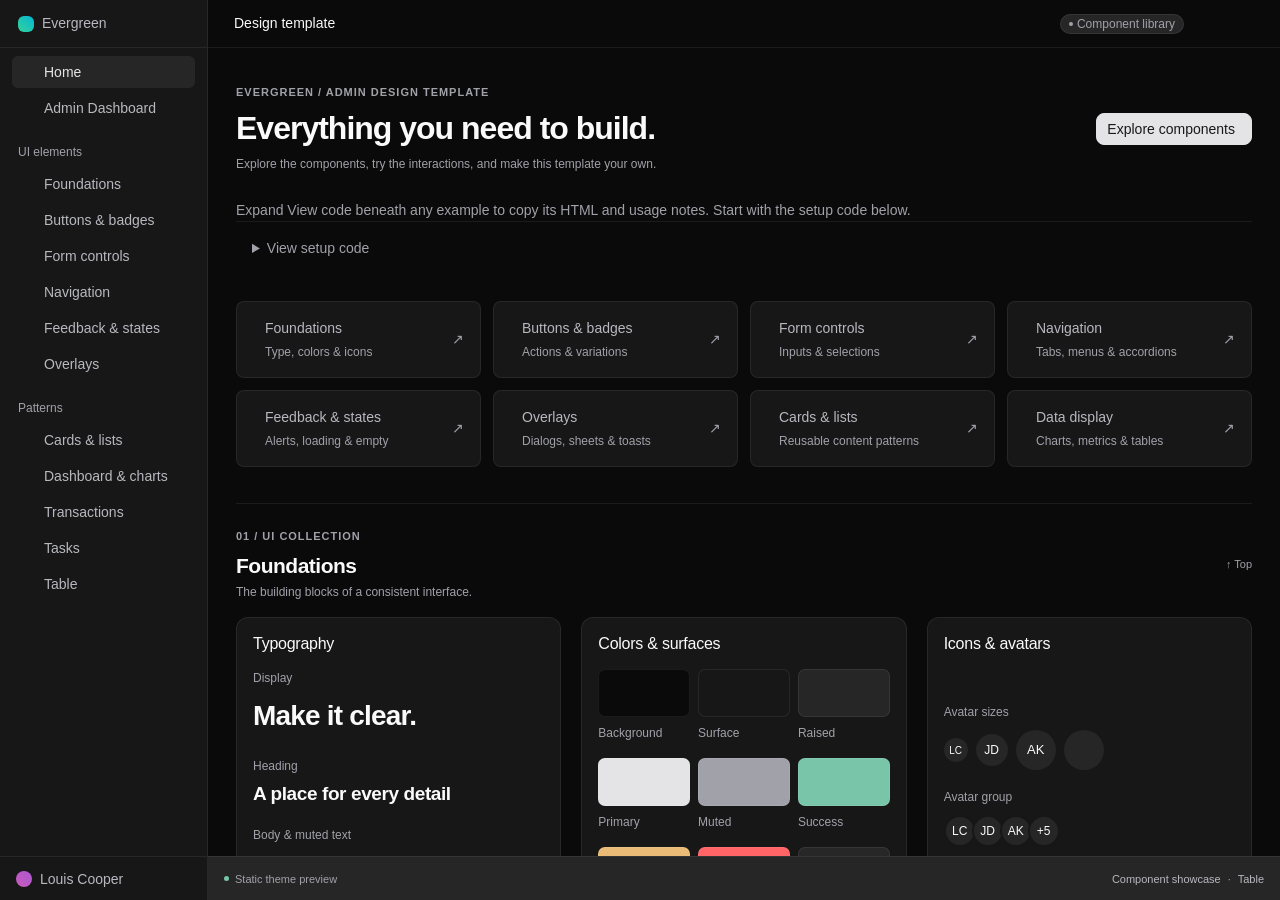
==== commit bdd9f95b: "Implement code changes to enhance functionality and improve performance" ====
--- a/index_old.html
+++ b/index_old.html
@@ -19,7 +19,7 @@
       <button class="rail-button sidebar-toggle" aria-label="Collapse navigation" aria-expanded="true" title="Collapse navigation"><i class="fa-light fa-sidebar" aria-hidden="true"></i></button>
     </div>
     <nav class="sidebar-nav" aria-label="Component navigation">
-      <div class="sidebar-links"><a class="rail-button active" title="Home" aria-label="Home" aria-current="location" href="#home"><i class="fa-light fa-house" aria-hidden="true"></i><span>Home</span></a><a class="rail-button" title="Finance Dashboard" href="finance.html"><i class="fa-light fa-wallet" aria-hidden="true"></i><span>Finance Dashboard</span></a></div>
+      <div class="sidebar-links"><a class="rail-button active" title="Home" aria-label="Home" aria-current="location" href="#home"><i class="fa-light fa-house" aria-hidden="true"></i><span>Home</span></a><a class="rail-button" title="Admin Dashboard" href="index.html"><i class="fa-light fa-wallet" aria-hidden="true"></i><span>Admin Dashboard</span></a></div>
       <section class="sidebar-group">
         <button class="sidebar-group-title" data-bs-toggle="collapse" data-bs-target="#ui-links" aria-expanded="true" aria-controls="ui-links">UI elements <i class="fa-light fa-chevron-down" aria-hidden="true"></i></button>
         <div class="collapse show" id="ui-links"><div class="sidebar-links">
@@ -141,7 +141,7 @@
         </section>
         <section id="navigation" class="showcase-section" aria-labelledby="navigation-title">
           <div class="section-heading"><div><div class="eyebrow">04 / UI collection</div><h2 id="navigation-title">Navigation</h2><p>Help people move through content and find the right action.</p></div><a class="back-to-top" href="#home" aria-label="Back to top">↑ Top</a></div>
-          <div class="component-grid"><section class="dashboard-panel" aria-labelledby="tabs-title"><div class="panel-header"><h3 id="tabs-title">Tabs &amp; team</h3></div><div class="panel-body"><ul class="nav nav-tabs" role="tablist"><li class="nav-item" role="presentation"><button class="nav-link active" id="team-tab" data-bs-toggle="tab" data-bs-target="#team-pane" type="button" role="tab" aria-controls="team-pane" aria-selected="true">Team</button></li><li class="nav-item" role="presentation"><button class="nav-link" id="details-tab" data-bs-toggle="tab" data-bs-target="#details-pane" type="button" role="tab" aria-controls="details-pane" aria-selected="false">Details</button></li></ul><div class="tab-content pt-3"><div class="tab-pane fade show active" id="team-pane" role="tabpanel" aria-labelledby="team-tab" tabindex="0"><div class="team-row"><span class="initial-avatar purple">LC</span><span>Louis Cooper<br><small class="text-body-secondary">Workspace owner</small></span><span class="status-badge">Online</span></div><div class="team-row"><span class="initial-avatar green">AK</span><span>Ava Kim<br><small class="text-body-secondary">Marketing</small></span><span class="status-badge">Online</span></div><div class="team-row"><span class="initial-avatar blue">JD</span><span>James Davis<br><small class="text-body-secondary">Finance</small></span><span class="status-badge neutral">Away</span></div></div><div class="tab-pane fade" id="details-pane" role="tabpanel" aria-labelledby="details-tab" tabindex="0"><p>Evergreen brings your customers, payments, and daily work into one workspace.</p><div class="source-row"><span>Plan</span><strong>Business</strong></div><div class="source-row"><span>Team members</span><strong>12 of 20 seats</strong></div><div class="source-row"><span>Storage used</span><strong>6.4 GB of 10 GB</strong></div><div class="progress mt-3" role="progressbar" aria-label="Storage used" aria-valuenow="64" aria-valuemin="0" aria-valuemax="100"><div class="progress-bar" style="width:64%"></div></div></div></div></div>
+          <div class="component-grid"><section class="dashboard-panel" aria-labelledby="tabs-title"><div class="panel-header"><h3 id="tabs-title">Tabs &amp; team</h3></div><div class="panel-body"><ul class="nav nav-tabs" role="tablist"><li class="nav-item" role="presentation"><button class="nav-link active" id="team-tab" data-bs-toggle="tab" data-bs-target="#team-pane" type="button" role="tab" aria-controls="team-pane" aria-selected="true">Team</button></li><li class="nav-item" role="presentation"><button class="nav-link" id="details-tab" data-bs-toggle="tab" data-bs-target="#details-pane" type="button" role="tab" aria-controls="details-pane" aria-selected="false">Details</button></li></ul><div class="tab-content pt-3"><div class="tab-pane fade show active" id="team-pane" role="tabpanel" aria-labelledby="team-tab" tabindex="0"><div class="team-row"><span class="initial-avatar purple">LC</span><span>Louis Cooper<br><small class="text-body-secondary">Workspace owner</small></span><span class="status-badge">Online</span></div><div class="team-row"><span class="initial-avatar green">AK</span><span>Ava Kim<br><small class="text-body-secondary">Marketing</small></span><span class="status-badge">Online</span></div><div class="team-row"><span class="initial-avatar blue">JD</span><span>James Davis<br><small class="text-body-secondary">Operations</small></span><span class="status-badge neutral">Away</span></div></div><div class="tab-pane fade" id="details-pane" role="tabpanel" aria-labelledby="details-tab" tabindex="0"><p>Evergreen brings your customers, payments, and daily work into one workspace.</p><div class="source-row"><span>Plan</span><strong>Business</strong></div><div class="source-row"><span>Team members</span><strong>12 of 20 seats</strong></div><div class="source-row"><span>Storage used</span><strong>6.4 GB of 10 GB</strong></div><div class="progress mt-3" role="progressbar" aria-label="Storage used" aria-valuenow="64" aria-valuemin="0" aria-valuemax="100"><div class="progress-bar" style="width:64%"></div></div></div></div></div>
 <details class="native-details example-code"><summary>View code</summary>
 <p class="panel-subtitle">Requires the Bootstrap bundle. Keep tab/panel IDs and ARIA references unique and matched.</p>
 <pre tabindex="0" aria-label="HTML example"><code></code></pre>
@@ -263,7 +263,7 @@
           <section id="reporting" class="dashboard-panel" aria-labelledby="revenue-title">
             <div class="panel-header"><div><h3 id="revenue-title">Revenue overview</h3><p class="panel-subtitle" id="revenue-subtitle">Daily revenue · September 2026</p></div><div class="chart-segment" data-segment role="group" aria-label="Chart metric"><button type="button" data-chart-metric="revenue" data-value="revenue" aria-pressed="true">Revenue</button><button type="button" data-chart-metric="orders" data-value="orders" aria-pressed="false">Orders</button></div></div>
             <div class="panel-body"><div class="d-flex justify-content-between align-items-center flex-wrap gap-2"><div class="chart-summary"><strong id="chart-total">$48,290.00</strong><span class="trend" id="chart-trend">↗ 12.8%</span></div><div class="chart-legend"><span><span class="legend-dot"></span>Current period</span><span><span class="legend-dot previous"></span>Previous period</span></div></div>
-              <svg id="revenue-chart" class="revenue-chart" viewBox="0 0 640 230" role="img" aria-labelledby="chart-title chart-description"><title id="chart-title">Revenue comparison</title><desc id="chart-description">Sample daily revenue for September compared with the previous month.</desc><defs><linearGradient id="revenue-fill" x1="0" y1="0" x2="0" y2="1"><stop offset="0%" stop-color="currentColor" stop-opacity=".18"/><stop offset="100%" stop-color="currentColor" stop-opacity="0"/></linearGradient></defs><g id="chart-grid"></g><path id="chart-area" fill="url(#revenue-fill)" style="color: var(--chart-1)"/><path id="chart-previous" class="chart-previous"/><path id="chart-current" class="chart-line"/><g id="chart-labels"></g></svg>
+              <svg id="analytics-chart" class="analytics-chart" viewBox="0 0 640 230" role="img" aria-labelledby="chart-title chart-description"><title id="chart-title">Revenue comparison</title><desc id="chart-description">Sample daily revenue for September compared with the previous month.</desc><defs><linearGradient id="revenue-fill" x1="0" y1="0" x2="0" y2="1"><stop offset="0%" stop-color="currentColor" stop-opacity=".18"/><stop offset="100%" stop-color="currentColor" stop-opacity="0"/></linearGradient></defs><g id="chart-grid"></g><path id="chart-area" fill="url(#revenue-fill)" style="color: var(--chart-1)"/><path id="chart-previous" class="chart-previous"/><path id="chart-current" class="chart-line"/><g id="chart-labels"></g></svg>
             </div><div class="panel-footer"><span><span class="status-dot d-inline-block me-1" aria-hidden="true"></span> Revenue is trending above the previous period</span><span>Sample analytics</span></div>
 
 <details class="native-details example-code"><summary>View code</summary>
@@ -284,7 +284,7 @@
         </div>
 
         <div class="dashboard-grid">
-          <section id="transactions" class="dashboard-panel transaction-panel" data-table data-table-page-size="6" data-table-label="transactions" aria-labelledby="transactions-title"><div class="panel-header"><div><h3 id="transactions-title">Recent transactions</h3><p class="panel-subtitle">A snapshot of your latest payments</p></div><div class="dropdown"><button class="btn icon-button" data-bs-toggle="dropdown" aria-expanded="false" aria-label="Transaction actions"><i class="fa-light fa-ellipsis" aria-hidden="true"></i></button><ul class="dropdown-menu dropdown-menu-end"><li><button class="dropdown-item" id="export-transactions">Export filtered transactions</button></li><li><button class="dropdown-item" data-bs-toggle="modal" data-bs-target="#transaction-modal">Add transaction</button></li></ul></div></div><div class="transaction-toolbar"><div class="search-field"><label class="visually-hidden" for="transaction-search">Search transactions</label><input id="transaction-search" data-table-search type="search" class="form-control" placeholder="Search customer or invoice…"></div><label class="visually-hidden" for="transaction-status">Filter by payment status</label><select id="transaction-status" data-table-filter="status" class="form-select status-select"><option value="all">All statuses</option><option value="Paid">Paid</option><option value="Pending">Pending</option><option value="Failed">Failed</option></select></div><div id="payments" class="dashboard-table-wrap" role="region" aria-label="Transactions, scroll for more columns" tabindex="0"><table class="ui-table dashboard-table"><caption class="visually-hidden">Sample transactions, independently searchable by customer and payment status.</caption><thead><tr><th scope="col"><input id="select-transactions" data-table-select-all class="form-check-input" type="checkbox" aria-label="Select all visible transactions"></th><th scope="col">Customer</th><th scope="col">Invoice</th><th scope="col">Status</th><th scope="col" class="table-amount">Amount</th><th scope="col">Date</th></tr></thead><tbody id="transaction-rows"></tbody></table></div><div class="panel-footer"><span id="transaction-count" data-table-count role="status" aria-live="polite"></span><div class="pagination-controls"><button class="btn btn-surface btn-sm" id="previous-page" data-table-page="previous" aria-label="Previous transaction page">Previous</button><span id="page-label" data-table-page-status class="visually-hidden" aria-live="polite"></span><button class="btn btn-surface btn-sm" id="next-page" data-table-page="next" aria-label="Next transaction page">Next</button></div></div>
+          <section id="transactions" class="dashboard-panel record-panel" data-table data-table-page-size="6" data-table-label="transactions" aria-labelledby="transactions-title"><div class="panel-header"><div><h3 id="transactions-title">Recent transactions</h3><p class="panel-subtitle">A snapshot of your latest payments</p></div><div class="dropdown"><button class="btn icon-button" data-bs-toggle="dropdown" aria-expanded="false" aria-label="Transaction actions"><i class="fa-light fa-ellipsis" aria-hidden="true"></i></button><ul class="dropdown-menu dropdown-menu-end"><li><button class="dropdown-item" id="export-transactions">Export filtered transactions</button></li><li><button class="dropdown-item" data-bs-toggle="modal" data-bs-target="#transaction-modal">Add transaction</button></li></ul></div></div><div class="record-toolbar"><div class="search-field"><label class="visually-hidden" for="transaction-search">Search transactions</label><input id="transaction-search" data-table-search type="search" class="form-control" placeholder="Search customer or invoice…"></div><label class="visually-hidden" for="transaction-status">Filter by payment status</label><select id="transaction-status" data-table-filter="status" class="form-select status-select"><option value="all">All statuses</option><option value="Paid">Paid</option><option value="Pending">Pending</option><option value="Failed">Failed</option></select></div><div id="payments" class="dashboard-table-wrap" role="region" aria-label="Transactions, scroll for more columns" tabindex="0"><table class="ui-table dashboard-table"><caption class="visually-hidden">Sample transactions, independently searchable by customer and payment status.</caption><thead><tr><th scope="col"><input id="select-transactions" data-table-select-all class="form-check-input" type="checkbox" aria-label="Select all visible transactions"></th><th scope="col">Customer</th><th scope="col">Invoice</th><th scope="col">Status</th><th scope="col" class="table-amount">Amount</th><th scope="col">Date</th></tr></thead><tbody id="transaction-rows"></tbody></table></div><div class="panel-footer"><span id="transaction-count" data-table-count role="status" aria-live="polite"></span><div class="pagination-controls"><button class="btn btn-surface btn-sm" id="previous-page" data-table-page="previous" aria-label="Previous transaction page">Previous</button><span id="page-label" data-table-page-status class="visually-hidden" aria-live="polite"></span><button class="btn btn-surface btn-sm" id="next-page" data-table-page="next" aria-label="Next transaction page">Next</button></div></div>
 
 <details class="native-details example-code"><summary>View code</summary>
 <p class="panel-subtitle">script.js handles local search, status filtering, selection, and pagination. Sample rows are included; replace them with your data and dispatch tableupdate after changing rows. Connect exports and the included transaction form in your application.</p>
@@ -293,7 +293,7 @@
 </details>
 
 </section>
-          <section id="tasks" class="dashboard-panel" data-checklist aria-labelledby="tasks-title"><div class="panel-header"><div><h3 id="tasks-title">Your tasks</h3><p class="panel-subtitle">Keep the important things moving</p></div><span id="task-count" data-checklist-count class="count-pill">2 / 5</span></div><div class="panel-body"><div class="task-list" id="task-list"><label class="task-row"><input type="checkbox" class="form-check-input" checked><span class="task-copy"><span>Review September report</span><small>Reporting · Completed</small></span><span class="initial-avatar purple">LC</span></label><label class="task-row"><input type="checkbox" class="form-check-input" checked><span class="task-copy"><span>Update billing details</span><small>Billing · Completed</small></span><span class="initial-avatar blue">JD</span></label><label class="task-row"><input type="checkbox" class="form-check-input"><span class="task-copy"><span>Approve pending invoices</span><small>Finance · Oct 5</small></span><span class="initial-avatar purple">LC</span></label><label class="task-row"><input type="checkbox" class="form-check-input"><span class="task-copy"><span>Prepare customer newsletter</span><small>Marketing · Oct 6</small></span><span class="initial-avatar green">AK</span></label><label class="task-row"><input type="checkbox" class="form-check-input"><span class="task-copy"><span>Review onboarding workflow</span><small>Operations · Oct 8</small></span><span class="initial-avatar coral">MS</span></label></div><div class="goal-summary"><span>Weekly completion</span><span id="task-percentage" data-checklist-percentage>40%</span></div><div id="task-progress" data-checklist-progress class="progress" role="progressbar" aria-label="Task completion" aria-valuenow="40" aria-valuemin="0" aria-valuemax="100"><div class="progress-bar" style="width:40%"></div></div></div><div class="panel-footer"><span>Small steps, steady progress.</span><button class="btn btn-surface" data-bs-toggle="modal" data-bs-target="#task-modal"><i class="fa-light fa-plus" aria-hidden="true"></i> Add task</button></div>
+          <section id="tasks" class="dashboard-panel" data-checklist aria-labelledby="tasks-title"><div class="panel-header"><div><h3 id="tasks-title">Your tasks</h3><p class="panel-subtitle">Keep the important things moving</p></div><span id="task-count" data-checklist-count class="count-pill">2 / 5</span></div><div class="panel-body"><div class="task-list" id="task-list"><label class="task-row"><input type="checkbox" class="form-check-input" checked><span class="task-copy"><span>Review September report</span><small>Reporting · Completed</small></span><span class="initial-avatar purple">LC</span></label><label class="task-row"><input type="checkbox" class="form-check-input" checked><span class="task-copy"><span>Update billing details</span><small>Billing · Completed</small></span><span class="initial-avatar blue">JD</span></label><label class="task-row"><input type="checkbox" class="form-check-input"><span class="task-copy"><span>Approve pending invoices</span><small>Operations · Oct 5</small></span><span class="initial-avatar purple">LC</span></label><label class="task-row"><input type="checkbox" class="form-check-input"><span class="task-copy"><span>Prepare customer newsletter</span><small>Marketing · Oct 6</small></span><span class="initial-avatar green">AK</span></label><label class="task-row"><input type="checkbox" class="form-check-input"><span class="task-copy"><span>Review onboarding workflow</span><small>Operations · Oct 8</small></span><span class="initial-avatar coral">MS</span></label></div><div class="goal-summary"><span>Weekly completion</span><span id="task-percentage" data-checklist-percentage>40%</span></div><div id="task-progress" data-checklist-progress class="progress" role="progressbar" aria-label="Task completion" aria-valuenow="40" aria-valuemin="0" aria-valuemax="100"><div class="progress-bar" style="width:40%"></div></div></div><div class="panel-footer"><span>Small steps, steady progress.</span><button class="btn btn-surface" data-bs-toggle="modal" data-bs-target="#task-modal"><i class="fa-light fa-plus" aria-hidden="true"></i> Add task</button></div>
 <details class="native-details example-code"><summary>View code</summary>
 <p class="panel-subtitle">script.js updates this checklist locally; the Add task dialog also requires the Bootstrap bundle. Dispatch a bubbling change event after adding or removing tasks; connect persistence in your application.</p>
 <pre tabindex="0" aria-label="HTML example"><code></code></pre>
@@ -308,9 +308,9 @@
 <pre tabindex="0" aria-label="HTML example"><code></code></pre>
 </details>
 </section>
-          <section class="dashboard-panel" aria-labelledby="products-title"><div class="panel-header"><div><h3 id="products-title">Top products</h3><p class="panel-subtitle">Best performers this month</p></div><i class="fa-light fa-cube text-body-secondary" aria-hidden="true"></i></div><div class="panel-body"><div class="product-row"><span class="product-icon"><i class="fa-light fa-layer-group" aria-hidden="true"></i></span><div class="product-info">Pro subscription<small>324 subscriptions</small></div><div class="product-total">$16,200<small>↗ 18.4%</small></div></div><div class="product-row"><span class="product-icon"><i class="fa-light fa-buildings" aria-hidden="true"></i></span><div class="product-info">Business plan<small>86 subscriptions</small></div><div class="product-total">$12,900<small>↗ 12.1%</small></div></div><div class="product-row"><span class="product-icon"><i class="fa-light fa-rocket" aria-hidden="true"></i></span><div class="product-info">Starter plan<small>512 subscriptions</small></div><div class="product-total">$10,240<small>↗ 8.6%</small></div></div><div class="product-row"><span class="product-icon"><i class="fa-light fa-puzzle-piece" aria-hidden="true"></i></span><div class="product-info">Add-ons<small>179 purchases</small></div><div class="product-total">$8,950<small>↗ 5.2%</small></div></div></div>
-<details class="native-details example-code"><summary>View code</summary>
-<p class="panel-subtitle">CSS only. Repeat a product-row for each product and supply your own totals.</p>
+          <section class="dashboard-panel" aria-labelledby="products-title"><div class="panel-header"><div><h3 id="products-title">Top products</h3><p class="panel-subtitle">Best performers this month</p></div><i class="fa-light fa-cube text-body-secondary" aria-hidden="true"></i></div><div class="panel-body"><div class="item-row"><span class="item-icon"><i class="fa-light fa-layer-group" aria-hidden="true"></i></span><div class="item-info">Pro subscription<small>324 subscriptions</small></div><div class="item-total">$16,200<small>↗ 18.4%</small></div></div><div class="item-row"><span class="item-icon"><i class="fa-light fa-buildings" aria-hidden="true"></i></span><div class="item-info">Business plan<small>86 subscriptions</small></div><div class="item-total">$12,900<small>↗ 12.1%</small></div></div><div class="item-row"><span class="item-icon"><i class="fa-light fa-rocket" aria-hidden="true"></i></span><div class="item-info">Starter plan<small>512 subscriptions</small></div><div class="item-total">$10,240<small>↗ 8.6%</small></div></div><div class="item-row"><span class="item-icon"><i class="fa-light fa-puzzle-piece" aria-hidden="true"></i></span><div class="item-info">Add-ons<small>179 purchases</small></div><div class="item-total">$8,950<small>↗ 5.2%</small></div></div></div>
+<details class="native-details example-code"><summary>View code</summary>
+<p class="panel-subtitle">CSS only. Repeat a item-row for each product and supply your own totals.</p>
 <pre tabindex="0" aria-label="HTML example"><code></code></pre>
 </details>
 </section>
@@ -341,7 +341,7 @@
           <tr><td class="number-column">8</td><td><div class="label-cell"><span class="avatar coral" aria-hidden="true"></span><span>Frontier Energy Corp</span></div></td><td class="text-cell text-body-secondary">Paris, FR</td><td class="text-cell"><span class="text-link">frontier.co</span></td><td class="numeric-cell">$208,902.56</td><td class="date-cell">Sep 8, 2026</td></tr>
           <tr><td class="number-column">9</td><td><div class="label-cell"><span class="avatar amber" aria-hidden="true"></span><span>Noble Industries</span></div></td><td class="text-cell text-body-secondary">Singapore, SG</td><td class="text-cell"><span class="text-link">noble.co</span></td><td class="numeric-cell">$96,142.11</td><td class="date-cell">Sep 9, 2026</td></tr>
           <tr><td class="number-column">10</td><td><div class="label-cell"><span class="avatar green" aria-hidden="true"></span><span>Summit Software Systems</span></div></td><td class="text-cell text-body-secondary">New York, US</td><td class="text-cell"><span class="text-link">summit.co</span></td><td class="numeric-cell">$72,103.20</td><td class="date-cell">Sep 10, 2026</td></tr>
-          <tr class="selected"><td class="number-column">11</td><td><div class="label-cell"><span class="avatar purple" aria-hidden="true"></span><span>Vertex Financial Services</span></div></td><td class="text-cell text-body-secondary">Seattle, US</td><td class="text-cell"><span class="text-link">vertex.co</span></td><td class="numeric-cell">$227,661.10</td><td class="date-cell">Sep 11, 2026</td></tr>
+          <tr class="selected"><td class="number-column">11</td><td><div class="label-cell"><span class="avatar purple" aria-hidden="true"></span><span>Vertex Services</span></div></td><td class="text-cell text-body-secondary">Seattle, US</td><td class="text-cell"><span class="text-link">vertex.co</span></td><td class="numeric-cell">$227,661.10</td><td class="date-cell">Sep 11, 2026</td></tr>
           <tr><td class="number-column">12</td><td><div class="label-cell"><span class="avatar cyan" aria-hidden="true"></span><span>Quantum Computing</span></div></td><td class="text-cell text-body-secondary">Melbourne, AU</td><td class="text-cell"><span class="text-link">quantum.co</span></td><td class="numeric-cell">$210,853.30</td><td class="date-cell">Sep 12, 2026</td></tr>
           <tr><td class="number-column">13</td><td><div class="label-cell"><span class="avatar blue" aria-hidden="true"></span><span>Horizon Ventures</span></div></td><td class="text-cell text-body-secondary">Dublin, IE</td><td class="text-cell"><span class="text-link">horizon.co</span></td><td class="numeric-cell">$241,296.12</td><td class="date-cell">Sep 13, 2026</td></tr>
           <tr><td class="number-column">14</td><td><div class="label-cell"><span class="avatar coral" aria-hidden="true"></span><span>Nexus Tech</span></div></td><td class="text-cell text-body-secondary">Amsterdam, NL</td><td class="text-cell"><span class="text-link">nexus.co</span></td><td class="numeric-cell">$132,892.23</td><td class="date-cell">Sep 14, 2026</td></tr>
@@ -354,7 +354,7 @@
           <tr><td class="number-column">21</td><td><div class="label-cell"><span class="avatar amber" aria-hidden="true"></span><span>Paragon Solutions</span></div></td><td class="text-cell text-body-secondary">Sydney, AU</td><td class="text-cell"><span class="text-link">paragon.co</span></td><td class="numeric-cell">$192,288.61</td><td class="date-cell">Sep 21, 2026</td></tr>
           <tr><td class="number-column">22</td><td><div class="label-cell"><span class="avatar green" aria-hidden="true"></span><span>Omega Group</span></div></td><td class="text-cell text-body-secondary">Paris, FR</td><td class="text-cell"><span class="text-link">omega.co</span></td><td class="numeric-cell">$171,701.76</td><td class="date-cell">Sep 22, 2026</td></tr>
           <tr><td class="number-column">23</td><td><div class="label-cell"><span class="avatar purple" aria-hidden="true"></span><span>Vanguard Logistics</span></div></td><td class="text-cell text-body-secondary">Singapore, SG</td><td class="text-cell"><span class="text-link">vanguard.co</span></td><td class="numeric-cell">$223,232.85</td><td class="date-cell">Sep 23, 2026</td></tr>
-          <tr><td class="number-column">24</td><td><div class="label-cell"><span class="avatar cyan" aria-hidden="true"></span><span>Meridian Financial</span></div></td><td class="text-cell text-body-secondary">New York, US</td><td class="text-cell"><span class="text-link">meridian.co</span></td><td class="numeric-cell">$88,487.42</td><td class="date-cell">Sep 24, 2026</td></tr>
+          <tr><td class="number-column">24</td><td><div class="label-cell"><span class="avatar cyan" aria-hidden="true"></span><span>Meridian Group</span></div></td><td class="text-cell text-body-secondary">New York, US</td><td class="text-cell"><span class="text-link">meridian.co</span></td><td class="numeric-cell">$88,487.42</td><td class="date-cell">Sep 24, 2026</td></tr>
         </tbody>
         <tfoot><tr><td class="number-column">–</td><td><i class="fa-light fa-list-ol" aria-hidden="true"></i> <span class="ms-1">Total: 24 records</span></td><td></td><td></td><td>Sum: $3,721,655.54</td><td></td></tr></tfoot>
       </table>
--- a/style.css
+++ b/style.css
@@ -171,7 +171,7 @@
 .chart-legend { display: flex; flex-wrap: wrap; gap: 15px; color: var(--muted); font-size: 12px; }
 .legend-dot { display: inline-block; width: 7px; height: 7px; border-radius: 50%; margin-right: 5px; background: var(--chart-1); }
 .legend-dot.previous { background: var(--chart-2); }
-.revenue-chart { display: block; width: 100%; height: auto; margin: 15px 0 0; overflow: visible; }
+.analytics-chart { display: block; width: 100%; height: auto; margin: 15px 0 0; overflow: visible; }
 .chart-grid { stroke: var(--line); stroke-width: 1; stroke-dasharray: 3 4; }
 .chart-axis { fill: var(--muted); font-size: 12px; }
 .chart-line { stroke: var(--chart-1); stroke-width: 2.5; fill: none; stroke-linejoin: round; stroke-linecap: round; }
@@ -192,7 +192,7 @@
 .status-badge.pending { color: var(--warning); background: color-mix(in srgb, var(--warning) 8%, transparent); border-color: color-mix(in srgb, var(--warning) 15%, transparent); }
 .status-badge.failed { color: var(--negative); background: color-mix(in srgb, var(--negative) 8%, transparent); border-color: color-mix(in srgb, var(--negative) 15%, transparent); }
 .status-badge.neutral { color: var(--muted); background: var(--surface-raised); border-color: var(--line); }
-.transaction-toolbar { padding: 16px; display: flex; gap: 10px; }
+.record-toolbar { padding: 16px; display: flex; gap: 10px; }
 .search-field { flex: 1; min-width: 0; }
 .status-select { width: 138px; flex-shrink: 0; }
 .dashboard-table-wrap { overflow-x: auto; border: 1px solid var(--line); border-radius: var(--radius); }
@@ -200,7 +200,7 @@
 .dashboard-.ui-table th:first-child, .dashboard-.ui-table td:first-child { width: 32px; padding-right: 0; }
 .dashboard-table .label-cell { max-width: none; }
 .initial-avatar { width: 32px; height: 32px; display: inline-flex; align-items: center; justify-content: center; border-radius: 50%; flex-shrink: 0; background: var(--surface-raised); color: var(--ink); font-size: 12px; font-weight: 500; }
-.customer-name { display: block; }.customer-email { display: block; color: var(--muted); font-size: 12px; margin-top: 3px; }
+.person-name { display: block; }.person-email { display: block; color: var(--muted); font-size: 12px; margin-top: 3px; }
 .table-amount { font-variant-numeric: tabular-nums; text-align: right; font-weight: 500; }
 .pagination-controls { display: flex; align-items: center; gap: 8px; margin-left: auto; }
 .task-list { display: flex; flex-direction: column; gap: 0; }
@@ -212,7 +212,7 @@
 .activity-item { display: flex; gap: 11px; padding: 0 0 19px; position: relative; }.activity-item:last-child { padding-bottom: 0; }.activity-item:not(:last-child)::before { content: ""; position: absolute; left: 13px; top: 29px; bottom: 3px; width: 1px; background: var(--line); }
 .activity-icon { width: 28px; height: 28px; display: grid; place-items: center; background: var(--surface-raised); border: 1px solid var(--line); border-radius: 50%; color: var(--muted); flex-shrink: 0; font-size: 11px; }
 .activity-copy { font-size: 14px; line-height: 1.6; }.activity-copy small { display: block; color: var(--muted); font-size: 12px; margin-top: 2px; }
-.product-row { display: flex; align-items: center; gap: 10px; padding: 13px 0; border-bottom: 1px solid var(--line); }.product-row:last-child { border: 0; }.product-icon { width: 33px; height: 33px; border-radius: 7px; background: var(--surface-raised); display: grid; place-items: center; color: var(--accent); }.product-info { flex: 1; font-size: 14px; }.product-info small { display: block; color: var(--muted); font-size: 12px; margin-top: 4px; }.product-total { text-align: right; font-size: 14px; }.product-total small { display: block; color: var(--positive); font-size: 12px; margin-top: 4px; }
+.item-row { display: flex; align-items: center; gap: 10px; padding: 13px 0; border-bottom: 1px solid var(--line); }.item-row:last-child { border: 0; }.item-icon { width: 33px; height: 33px; border-radius: 7px; background: var(--surface-raised); display: grid; place-items: center; color: var(--accent); }.item-info { flex: 1; font-size: 14px; }.item-info small { display: block; color: var(--muted); font-size: 12px; margin-top: 4px; }.item-total { text-align: right; font-size: 14px; }.item-total small { display: block; color: var(--positive); font-size: 12px; margin-top: 4px; }
 .bar-chart { display: flex; height: 90px; gap: 9px; align-items: flex-end; padding: 0 4px; margin-top: 15px; }.bar-column { flex: 1; height: 100%; display: flex; flex-direction: column; justify-content: flex-end; align-items: center; gap: 7px; }.bar-column .bar { background: var(--chart-1); opacity: .7; width: 100%; max-width: 26px; border-radius: 3px 3px 0 0; height: var(--height); }.bar-column:nth-child(5) .bar { opacity: 1; }.bar-column span { font-size: 12px; color: var(--muted); }
 .section-heading { display: flex; align-items: center; justify-content: space-between; gap: 10px; margin: 30px 0 16px; }.section-heading h2 { font-size: 16px; font-weight: 600; margin: 0 0 5px; }
 .component-grid { display: grid; grid-template-columns: repeat(3, minmax(0, 1fr)); gap: 20px; }
@@ -231,20 +231,20 @@
 .modal-footer { padding: 16px; background: var(--selection); border-radius: 0 0 12px 12px; }.toast-header { border-bottom: 0; padding: 12px 16px 0; background: transparent; color: var(--ink); }.toast-body { padding: 8px 16px 16px; font-size: 13px; }
 .dashboard-endnote { display: flex; justify-content: space-between; flex-wrap: wrap; gap: 6px; padding-top: 22px; color: var(--muted); font-size: 10px; }
 .empty-state { text-align: center; color: var(--muted); padding: 30px !important; }
-@media (min-width: 1500px) { .revenue-chart { max-height: 250px; } }
+@media (min-width: 1500px) { .analytics-chart { max-height: 250px; } }
 @media (max-width: 1199px) { .dashboard-content { padding: 22px 20px; }.dashboard-heading { align-items: flex-start; }.dashboard-actions { flex-wrap: wrap; justify-content: flex-end; }.metric-grid { gap: 12px; }.metric-card { padding: 15px 13px; }.metric-value { font-size: 24px; }.metric-caption { display: none; }.three-column-grid, .component-grid { gap: 14px; }.panel-body { padding: 16px; }.panel-header { padding: 16px 16px 0; } }
 @media (max-width: 991px) { .metric-grid { grid-template-columns: repeat(2, minmax(0, 1fr)); }.dashboard-grid { grid-template-columns: minmax(0, 1fr); }.three-column-grid, .component-grid { grid-template-columns: repeat(2, minmax(0, 1fr)); }.three-column-grid > :last-child { grid-column: 1 / -1; }.source-list { max-width: 360px; margin: auto; }.metric-caption { display: inline; }.topbar-breadcrumb { display: none; } }
-@media (max-width: 575px) { .dashboard-content { padding: 20px 14px; }.dashboard-heading { flex-direction: column; gap: 16px; }.dashboard-actions { justify-content: flex-start; width: 100%; }.dashboard-heading h2 { font-size: 23px; }.three-column-grid, .component-grid { grid-template-columns: minmax(0, 1fr); }.three-column-grid > :last-child { grid-column: auto; }.metric-value { font-size: clamp(19px, 5.5vw, 23px); }.metric-caption { display: none; }.metric-bottom { gap: 2px; }.sparkline { width: 52px; }.metric-card { padding: 13px; }.metric-top { font-size: 11px; }.metric-top i { font-size: 20px; }.metric-grid { gap: 10px; }.transaction-toolbar { padding: 14px 16px; }.panel-footer { padding: 12px 16px; flex-wrap: wrap; }.panel-header { gap: 8px; }.workspace-footer { font-size: 10px; }.section-heading { align-items: flex-start; }.chart-legend { gap: 8px; }.chart-segment button { padding: 4px 6px; } }
+@media (max-width: 575px) { .dashboard-content { padding: 20px 14px; }.dashboard-heading { flex-direction: column; gap: 16px; }.dashboard-actions { justify-content: flex-start; width: 100%; }.dashboard-heading h2 { font-size: 23px; }.three-column-grid, .component-grid { grid-template-columns: minmax(0, 1fr); }.three-column-grid > :last-child { grid-column: auto; }.metric-value { font-size: clamp(19px, 5.5vw, 23px); }.metric-caption { display: none; }.metric-bottom { gap: 2px; }.sparkline { width: 52px; }.metric-card { padding: 13px; }.metric-top { font-size: 11px; }.metric-top i { font-size: 20px; }.metric-grid { gap: 10px; }.record-toolbar { padding: 14px 16px; }.panel-footer { padding: 12px 16px; flex-wrap: wrap; }.panel-header { gap: 8px; }.workspace-footer { font-size: 10px; }.section-heading { align-items: flex-start; }.chart-legend { gap: 8px; }.chart-segment button { padding: 4px 6px; } }
 @media (max-width: 767px) { .mobile-menu { display: inline-flex; } }
 .dashboard-content [id] { scroll-margin-top: 20px; }
 .table-section { min-width: 0; }
 .card > .table-container { border-radius: var(--bs-card-inner-border-radius); }
-.transaction-panel { background: transparent; border: 0; border-radius: 0; }
-.transaction-panel .panel-header { padding: 0; }
-.transaction-panel .transaction-toolbar { align-items: center; gap: 8px; padding: 16px 0; }
-.transaction-panel .search-field { max-width: 384px; }
-.transaction-panel .status-select { margin-left: auto; }
-.transaction-panel .panel-footer { padding: 16px 0; border: 0; border-radius: 0; background: transparent; font-size: 14px; }
+.record-panel { background: transparent; border: 0; border-radius: 0; }
+.record-panel .panel-header { padding: 0; }
+.record-panel .record-toolbar { align-items: center; gap: 8px; padding: 16px 0; }
+.record-panel .search-field { max-width: 384px; }
+.record-panel .status-select { margin-left: auto; }
+.record-panel .panel-footer { padding: 16px 0; border: 0; border-radius: 0; background: transparent; font-size: 14px; }
 
 .form-check-input:focus { border-color: var(--ring); box-shadow: none; }
 .btn:disabled { opacity: .5; pointer-events: none; }
@@ -479,3 +479,177 @@
 .example-code pre { max-width: 100%; max-height: 360px; overflow: auto; margin: 12px 0 0; padding: 12px; border: 1px solid var(--line); border-radius: var(--radius); background: var(--surface-raised); color: var(--ink); font-size: 12px; line-height: 1.6; }
 .example-code pre code { padding: 0; background: transparent; color: inherit; font-size: inherit; }
 .metric-grid > .example-code { grid-column: 1 / -1; }
+
+/* Admin dashboard content. The sidebar uses the shared shell above. */
+.overview-page { --overview-blue: #3288d1; --overview-chart-1: #d4d4d4; --overview-chart-2: #858585; --overview-chart-3: #585858; --overview-chart-4: #333; background: var(--background); color: var(--ink); }
+[data-bs-theme="dark"] .overview-page { --input: #ffffff20; --muted: #a3a3a3; --positive: #83c69a; --negative: #e68a8a; }
+[data-bs-theme="light"] .overview-page { --overview-chart-1: #353535; --overview-chart-2: #737373; --overview-chart-3: #a3a3a3; --overview-chart-4: #d4d4d4; }
+.overview-page .topbar { height: 60px; min-height: 60px; }
+.overview-avatar { display: inline-flex !important; align-items: center; justify-content: center; flex-shrink: 0; width: 32px; height: 32px; border-radius: 50%; font-size: 10px; font-weight: 600; }
+.overview-page .account-avatar { background: #d8c9b3; color: #4d443b; }
+.overview-page .topbar { padding-inline: 26px; background: var(--background); }
+.overview-workspace-dot { height: 12px; width: 12px; background: #e9a34e; border: 3px solid #e9a34e33; background-clip: padding-box; border-radius: 50%; box-sizing: content-box; }
+.overview-workspace-name { font-size: 12px; }
+.overview-breadcrumb { margin-left: 10px; color: var(--muted); font-size: 12px; }
+.overview-breadcrumb span { margin-left: 12px; }
+.overview-demo-label { font-size: 11px; color: var(--muted); margin-right: 8px; }
+.overview-topbar-divider { height: 20px; width: 1px; background: var(--line); margin-inline: 3px 7px; }
+.overview-content { padding: 26px 24px 22px; max-width: 1720px; }
+.overview-page .dashboard-heading { margin-bottom: 24px; align-items: center; flex-wrap: wrap; }
+.overview-page .dashboard-heading h1 { font-size: 24px; font-weight: 600; letter-spacing: -.75px; margin: 0; }
+.overview-page .date-range-control { flex-wrap: wrap; }
+.overview-page .date-range-trigger { font-size: 12px; }
+.overview-primary { --bs-btn-color: #fff; --bs-btn-bg: var(--overview-blue); --bs-btn-border-color: var(--overview-blue); --bs-btn-hover-color: #fff; --bs-btn-hover-bg: #2778bd; --bs-btn-hover-border-color: #2778bd; }
+.overview-metrics { gap: 20px; margin-bottom: 20px; }
+.overview-page .panel-header { padding: 12px 16px; min-height: 55px; border-bottom: 1px solid var(--line); gap: 6px; flex-wrap: nowrap; }
+.overview-page .panel-header h2 { font-size: 13px; font-weight: 500; letter-spacing: -.15px; margin: 0; }
+.overview-page .panel-header h2 > i { color: var(--muted); font-size: 12px; margin-left: 4px; }
+.overview-page .panel-body { padding: 16px; }
+.overview-page .btn-sm { height: 28px; padding: 3px 9px; font-size: 12px; }
+.overview-page .btn-sm > i { font-size: 12px; }
+.overview-page .icon-button.btn-sm { width: 28px; padding: 3px; }
+.overview-metric { display: flex; flex-direction: column; overflow: hidden; padding: 12px 16px; border-radius: 16px; }
+.overview-metric-highlight { background: linear-gradient(135deg, color-mix(in srgb, var(--positive) 10%, var(--surface)), var(--surface)); border-color: color-mix(in srgb, var(--positive) 24%, var(--line)); }
+.overview-metric-heading { display: flex; align-items: center; justify-content: space-between; gap: 12px; margin-bottom: 4px; }
+.overview-metric-heading h2 { color: var(--muted); font-size: 13px; font-weight: 500; margin: 0; }
+.overview-metric-icon { display: inline-flex; align-items: center; justify-content: center; width: 28px; height: 28px; flex-shrink: 0; border: 1px solid var(--line); border-radius: 10px; color: var(--muted); background: color-mix(in srgb, var(--surface-raised) 45%, transparent); font-size: 15px; }
+.overview-metric-highlight .overview-metric-icon { color: var(--positive); background: color-mix(in srgb, var(--positive) 10%, transparent); border-color: color-mix(in srgb, var(--positive) 16%, transparent); }
+.overview-metric-body { margin-bottom: 8px; }
+.overview-metric .overview-metric-value { font-size: clamp(27px, 2.5vw, 38px); font-weight: 600; letter-spacing: -1.3px; margin-bottom: 4px; }
+.overview-metric-comparison { display: flex; flex-wrap: wrap; align-items: center; gap: 6px; margin: 0; color: var(--muted); font-size: 11px; }
+.overview-metric .overview-trend { border: 0; padding: 2px 6px; font-weight: 500; font-size: 11px; }
+.overview-trend-warning { color: var(--warning); background: color-mix(in srgb, var(--warning) 12%, transparent); }
+.overview-metric-footer { display: flex; align-items: center; height: 37px; margin-top: auto; padding-top: 8px; border-top: 1px solid var(--line); }
+.overview-metric-value { font-size: clamp(26px, 2.1vw, 34px); line-height: 1.3; font-weight: 600; letter-spacing: -.9px; margin: 0 0 2px; font-variant-numeric: tabular-nums; }
+.overview-muted { color: var(--muted); font-size: 12px; font-weight: 400; }
+.overview-trend { display: inline-flex; align-items: center; gap: 3px; padding: 1px 7px; font-size: 10px; border-radius: 999px; white-space: nowrap; font-weight: 400; line-height: 16px; }
+.overview-trend.positive { color: var(--positive); background: color-mix(in srgb, var(--positive) 14%, transparent); border: 1px solid color-mix(in srgb, var(--positive) 65%, transparent); }
+.overview-trend.negative { color: var(--negative); background: color-mix(in srgb, var(--negative) 12%, transparent); border: 1px solid transparent; }
+.overview-metric-actions { gap: 8px; }
+.overview-metric-actions .btn { flex: 1; font-size: 11px; height: 28px; padding: 3px 8px; }
+.overview-metric-actions .btn i { font-size: 12px; }
+.overview-metric-highlight .overview-primary { --bs-btn-bg: var(--positive); --bs-btn-border-color: var(--positive); --bs-btn-color: var(--background); --bs-btn-hover-bg: color-mix(in srgb, var(--positive) 85%, var(--ink)); --bs-btn-hover-border-color: var(--bs-btn-hover-bg); --bs-btn-hover-color: var(--background); }
+.overview-sparkline { display: block; height: 24px; width: 100%; overflow: visible; color: var(--positive); }
+.overview-sparkline path { fill: none; stroke: currentColor; stroke-width: 1.75; stroke-linejoin: round; stroke-linecap: round; vector-effect: non-scaling-stroke; }
+.overview-sparkline .overview-sparkline-area { fill: currentColor; fill-opacity: .08; stroke: none; }
+.sparkline-muted { color: var(--muted); }
+.overview-mini-bars { display: flex; align-items: flex-end; gap: 3px; height: 24px; width: 100%; overflow: hidden; }
+.overview-mini-bars span { flex: 1; background: color-mix(in srgb, var(--warning) 35%, var(--surface-raised)); border-radius: 2px 2px 0 0; min-width: 2px; }
+.overview-mini-bars span:nth-last-child(-n+8) { background: var(--warning); }
+.overview-charts { display: grid; grid-template-columns: repeat(3, minmax(0, 1fr)); gap: 20px; margin-bottom: 20px; }
+.overview-comparison { display: flex; align-items: center; gap: 7px; margin: 6px 0 22px; }
+.overview-comparison > .overview-muted { font-size: 10px; }
+.overview-segmented-track { height: 12px; display: flex; gap: 2px; overflow: hidden; border-radius: 999px; }
+.overview-segmented-track span { width: var(--share); background: var(--source); }
+.overview-source-list { list-style: none; margin: 13px 0 0; padding: 0; display: grid; gap: 0; }
+.overview-source-list li { display: flex; justify-content: space-between; align-items: center; gap: 8px; padding-block: 11px; font-size: 12px; }
+.overview-source-list li:last-child { padding-bottom: 0; }
+.overview-source-list li > span, .overview-summary-list li > span { display: inline-flex; align-items: center; gap: 10px; color: var(--muted); }
+.overview-source-list i, .overview-summary-list i { width: 11px; height: 11px; border-radius: 50%; background: var(--source); flex-shrink: 0; }
+.overview-source-list strong, .overview-summary-list strong { font-weight: 400; font-variant-numeric: tabular-nums; }
+.overview-bar-panel { display: flex; flex-direction: column; }
+.overview-page .overview-bar-body { padding: 22px 16px; flex: 1; display: flex; flex-direction: column; }
+.overview-monthly-bars { display: flex; gap: 10px; height: 225px; flex: 1; min-height: 205px; padding-bottom: 28px; }
+.overview-monthly-bars > div { flex: 1; min-width: 0; height: 100%; position: relative; display: flex; align-items: flex-end; }
+.overview-monthly-bars span { display: block; width: 100%; height: var(--height); border-radius: 10px 10px 7px 7px; background: var(--overview-chart-1); transition: opacity 150ms; }
+.overview-monthly-bars span:hover { opacity: .7; }
+.overview-monthly-bars small { position: absolute; bottom: -26px; width: 100%; text-align: center; color: var(--muted); font-size: 10px; }
+.overview-chart-footer { border-top: 1px solid var(--line); padding: 14px 16px 20px; }
+.overview-chart-footer p { margin: 0; font-size: 12px; }
+.overview-chart-footer p + p { margin-top: 5px; }
+.overview-chart-footer i { color: var(--positive); margin-left: 5px; }
+.overview-donut { width: 154px; height: 154px; background: conic-gradient(var(--overview-chart-1) 0 48%, var(--overview-chart-2) 48% 80%, var(--overview-chart-3) 80% 93%, var(--overview-chart-4) 93%); border-radius: 50%; display: grid; place-items: center; margin: 18px auto 24px; transform: rotate(90deg); }
+.overview-donut span { background: var(--surface); width: 105px; height: 105px; border-radius: 50%; display: grid; place-items: center; font-size: 23px; font-weight: 600; letter-spacing: -.5px; transform: rotate(-90deg); }
+.overview-summary-list { display: grid; grid-template-columns: repeat(2, minmax(0, 1fr)); list-style: none; gap: 8px; margin: 0; padding: 0; }
+.overview-summary-list li { background: var(--surface-raised); border-radius: 7px; padding: 14px 10px; display: flex; align-items: center; justify-content: space-between; font-size: 11px; gap: 6px; }
+.overview-summary-list li > span { gap: 6px; }
+.overview-bottom-grid { display: grid; grid-template-columns: repeat(2, minmax(0, 1fr)); gap: 20px; align-items: start; }
+.overview-table-wrap { overflow-x: auto; }
+.overview-table { font-size: 12px; }
+.overview-table th { background: transparent; font-size: 11px; font-weight: 500; height: 40px; }
+.overview-table :is(th, td):first-child { padding-left: 16px; }
+.overview-table :is(th, td):last-child { padding-right: 16px; }
+.overview-table td { height: 57px; padding-block: 10px; }
+.overview-table td:nth-child(2) { font-size: 11px; color: var(--muted); }
+.overview-record-name { display: flex; align-items: center; gap: 10px; }
+.overview-record-name > span:last-child { max-width: 210px; overflow: hidden; text-overflow: ellipsis; }
+.overview-avatar.record-avatar { width: 30px; height: 30px; color: #fff; font-size: 12px; font-weight: 400; background: var(--avatar-color); }
+.overview-type-badge { border: 1px solid var(--line); padding: 2px 7px; border-radius: 999px; font-size: 10px; }
+.overview-table .positive { color: var(--positive); }
+.overview-table .negative { color: var(--negative); }
+.overview-table .neutral { color: var(--muted); }
+.overview-table td:last-child { text-align: right; font-variant-numeric: tabular-nums; }
+.overview-record-filters { display: flex; padding: 12px 16px; gap: 10px; border-bottom: 1px solid var(--line); }
+.overview-record-filters[hidden] { display: none; }
+.overview-search { flex: 1; position: relative; min-width: 0; }
+.overview-search > i { position: absolute; left: 10px; top: 10px; font-size: 12px; color: var(--muted); }
+.overview-search input { padding-left: 30px; }
+.overview-table-footer { padding: 11px 16px; border-top: 1px solid var(--line); display: flex; flex-wrap: wrap; gap: 4px 12px; justify-content: space-between; font-size: 10px; color: var(--muted); }
+.overview-side-column { display: grid; gap: 20px; min-width: 0; }
+.overview-neutral-badge { padding: 2px 7px; font-size: 10px; background: var(--surface-raised); border-radius: 999px; white-space: nowrap; }
+.overview-goal-value { font-size: 32px; font-weight: 600; letter-spacing: -.7px; line-height: 1.2; margin: 0 0 16px; }
+.overview-goal-value > span { margin-left: 5px; letter-spacing: normal; }
+.overview-goal-progress { height: 11px; }
+.overview-goal-progress .progress-bar { background: linear-gradient(90deg, #b9b9b9, #737373); border-radius: 999px 0 0 999px; }
+.overview-carousel { overflow: hidden; }
+.overview-carousel-track { display: flex; gap: 14px; overflow-x: auto; scroll-snap-type: x mandatory; scrollbar-width: none; padding: 16px; }
+.overview-carousel-track::-webkit-scrollbar { display: none; }
+.overview-preview-card { flex: 0 0 72%; min-width: 245px; scroll-snap-align: center; border-radius: 10px; padding: 22px; color: #fff; min-height: 172px; position: relative; overflow: hidden; background: var(--card-background); }
+.overview-preview-card::after { content: ''; position: absolute; width: 210px; height: 210px; right: -70px; top: -100px; border: 35px solid #ffffff09; border-radius: 50%; pointer-events: none; }
+.overview-preview-card.green { --card-background: linear-gradient(115deg, #62d876, #3eaf58); }
+.overview-preview-card.blue { --card-background: linear-gradient(115deg, #639bff, #3870e1); }
+.overview-preview-card.purple { --card-background: linear-gradient(115deg, #b48aeb, #8351be); }
+.overview-preview-card.slate { --card-background: linear-gradient(115deg, #596577, #293548); }
+.overview-card-top { display: flex; align-items: center; justify-content: space-between; gap: 12px; font-size: 12px; }
+.overview-card-top i { opacity: .8; font-size: 21px; transform: rotate(90deg); }
+.overview-card-code { font-family: ui-monospace, SFMono-Regular, monospace; font-size: clamp(14px, 1.25vw, 20px); letter-spacing: 1px; margin: 12px 0 28px; white-space: nowrap; }
+.overview-card-bottom { display: flex; justify-content: space-between; align-items: center; gap: 10px; }
+.overview-card-bottom strong { font-size: 23px; line-height: 1; letter-spacing: -.5px; }
+.overview-card-mark { display: inline-flex; }
+.overview-card-mark::before, .overview-card-mark::after { content: ''; width: 24px; height: 24px; background: #eb503e; border-radius: 50%; }
+.overview-card-mark::after { background: #ffc954; margin-left: -9px; opacity: .95; }
+.overview-carousel-footer { display: flex; align-items: center; justify-content: space-between; padding: 0 16px 9px; }
+.overview-carousel-footer .overview-muted { font-size: 10px; }
+.overview-page .dashboard-endnote { font-size: 10px; padding-top: 20px; }
+.overview-page .dashboard-endnote > span:first-child { display: flex; align-items: center; gap: 6px; }
+.overview-report-row { padding: 12px 0; display: flex; justify-content: space-between; gap: 16px; border-bottom: 1px solid var(--line); }
+.overview-report-row:last-child { border-bottom: 0; }
+.overview-insights { margin-top: 20px; }
+.overview-insights-heading { display: flex; align-items: center; justify-content: space-between; flex-wrap: wrap; gap: 8px; margin-bottom: 14px; }
+.overview-insights-heading h2 { font-size: 16px; font-weight: 600; letter-spacing: -.3px; margin: 0; }
+.overview-insights .metric-grid { margin-bottom: 0; }
+.overview-insight { display: flex; flex-direction: column; padding: 12px 14px; border-radius: 12px; min-height: 144px; }
+.overview-insight-top { display: flex; align-items: center; justify-content: space-between; gap: 8px; min-height: 22px; margin-bottom: 6px; color: var(--muted); }
+.overview-insight-top .overview-metric-icon { width: 22px; height: 22px; border-radius: 7px; font-size: 12px; }
+.overview-insight-top h3 { color: var(--ink); font-size: 13px; font-weight: 500; margin: 0; }
+.overview-insight-value { font-size: 26px; line-height: 1.2; font-weight: 600; letter-spacing: -.7px; font-variant-numeric: tabular-nums; margin: 0 0 4px; }
+.overview-insight-value > span { color: var(--muted); font-size: 12px; font-weight: 400; letter-spacing: normal; }
+.overview-insight-note { color: var(--muted); font-size: 11px; margin: 0; }
+.overview-insight-comparison { justify-content: center; gap: 10px; }
+.overview-comparison-main { display: grid; grid-template-columns: minmax(0, 1fr) auto; gap: 8px; align-items: start; }
+.overview-comparison-main h3 { color: var(--ink); font-size: 13px; font-weight: 500; margin: 0; }
+.overview-comparison-value { grid-column: 1; color: var(--positive); margin: 0; }
+.overview-comparison-icon { grid-column: 2; grid-row: 1 / span 2; width: 36px; height: 36px; color: var(--positive); background: color-mix(in srgb, var(--positive) 10%, transparent); border-color: color-mix(in srgb, var(--positive) 16%, transparent); font-size: 18px; }
+.overview-comparison-detail { display: flex; flex-wrap: wrap; align-items: center; gap: 12px; color: var(--muted); font-size: 12px; line-height: 1.4; font-variant-numeric: tabular-nums; margin: 0; }
+.overview-comparison-trend { display: inline-flex; align-items: center; gap: 5px; color: var(--positive); font-weight: 500; }
+.overview-insight-capacity-detail { margin-top: auto; padding-top: 8px; }
+.overview-insight-labels { display: flex; align-items: center; justify-content: space-between; gap: 8px; color: var(--muted); font-size: 10px; }
+.overview-insight-labels strong { color: var(--ink); font-weight: 500; font-variant-numeric: tabular-nums; }
+.overview-insight-capacity .progress { height: 5px; margin: 6px 0 2px; }
+.overview-insight-capacity .progress-bar { background: var(--warning); border-radius: 999px; }
+.overview-insight-flows { display: grid; grid-template-columns: repeat(2, minmax(0, 1fr)); gap: 12px; margin-top: auto; padding-top: 8px; }
+.overview-insight-flows .overview-insight-labels { flex-wrap: wrap; gap: 2px 6px; }
+.overview-insight-flow { height: 5px; border-radius: 999px; background: var(--surface-raised); overflow: hidden; margin-top: 5px; }
+.overview-insight-flow span { display: block; height: 100%; background: var(--positive); border-radius: inherit; }
+.overview-insight-flows > :last-child .overview-insight-flow span { background: var(--overview-chart-2); }
+.overview-insight-coverage-body { display: flex; align-items: center; justify-content: space-between; gap: 12px; margin-block: auto; }
+.overview-insight-ring { width: 48px; height: 48px; flex-shrink: 0; display: grid; place-items: center; border-radius: 50%; background: conic-gradient(var(--overview-blue) 80%, var(--line) 0); }
+.overview-insight-ring span { display: grid; place-items: center; width: 38px; height: 38px; background: var(--surface); border-radius: 50%; font-size: 11px; font-weight: 600; }
+.overview-insight-coverage-footer { display: flex; justify-content: flex-end; margin-top: 6px; }
+@media (min-width: 1700px) { .overview-page .overview-metric-value { font-size: 34px; }.overview-page .overview-monthly-bars { min-height: 230px; }.overview-summary-list li { padding-block: 16px; } }
+@media (max-width: 1250px) { .overview-metrics { grid-template-columns: repeat(2, minmax(0, 1fr)); }.overview-metrics, .overview-charts, .overview-bottom-grid { gap: 14px; }.overview-page .panel-header { padding-inline: 12px; }.overview-metric { padding: 12px 16px; }.overview-metric-heading { gap: 8px; }.overview-page .panel-body { padding-inline: 12px; }.overview-summary-list { grid-template-columns: 1fr; gap: 5px; }.overview-summary-list li { padding: 7px 10px; }.overview-donut { margin: 10px auto 16px; width: 145px; height: 145px; }.overview-page .panel-header h2 { font-size: 12px; }.overview-bottom-grid { grid-template-columns: minmax(0, 1.2fr) minmax(0, 1fr); }.overview-table td:nth-child(2) { min-width: 118px; }.overview-breadcrumb { display: none; } }
+@media (max-width: 1050px) { .overview-charts { grid-template-columns: repeat(2, minmax(0, 1fr)); }.overview-charts > :last-child { grid-column: 1 / -1; }.overview-charts > :last-child .panel-body { display: flex; align-items: center; gap: 24px; }.overview-donut { flex-shrink: 0; margin: 0 16px; }.overview-summary-list { flex: 1; grid-template-columns: 1fr 1fr; }.overview-summary-list li { padding: 16px 12px; }.overview-bottom-grid { grid-template-columns: 1fr; }.overview-side-column { grid-template-columns: 1fr; }.overview-preview-card { flex-basis: 65%; }.overview-card-code { font-size: 20px; } }
+@media (max-width: 767px) { .overview-page .topbar { padding-inline: 12px; }.overview-content { padding: 22px 16px; }.overview-demo-label { display: none; }.overview-page .dashboard-heading { align-items: flex-start; }.overview-page .dashboard-heading h1 { font-size: 22px; }.overview-page .dashboard-actions { width: auto; }.overview-metric-value { font-size: 28px; } }
+@media (max-width: 575px) { .overview-page .dashboard-heading { gap: 16px; }.overview-page .dashboard-actions { width: 100%; justify-content: space-between; }.overview-page .date-range-trigger { font-size: 11px; }.overview-metrics { gap: 10px; }.overview-metric { padding: 12px 14px; border-radius: 14px; }.overview-metric-heading h2 { font-size: 12px; }.overview-metric-icon { width: 28px; height: 28px; font-size: 13px; }.overview-metric-value { font-size: clamp(20px, 6.2vw, 27px); }.overview-charts { grid-template-columns: 1fr; }.overview-charts > :last-child { grid-column: auto; }.overview-charts > :last-child .panel-body { display: block; }.overview-donut { margin: 10px auto 24px; width: 154px; height: 154px; }.overview-summary-list { gap: 8px; }.overview-summary-list li { padding: 14px 10px; }.overview-page .panel-body { padding: 16px; }.overview-segmented-track { margin-top: 20px; }.overview-source-list li { padding-block: 12px; }.overview-page .overview-monthly-bars { height: 245px; flex: none; }.overview-page .overview-bar-body { padding-bottom: 18px; }.overview-side-column { gap: 14px; }.overview-goal-value { font-size: 30px; }.overview-preview-card { flex-basis: 88%; min-width: 0; padding: 20px; }.overview-card-code { font-size: 16px; }.overview-record-filters { flex-wrap: wrap; }.overview-search { flex-basis: 100%; }.overview-record-filters > label:last-child { width: 100%; }.overview-workspace-name { font-size: 11px; }.overview-page .topbar-actions { gap: 3px; }.overview-page .dashboard-endnote { gap: 8px; }.overview-page .overview-primary.icon-button { flex-shrink: 0; } }
+
+@media (max-width: 600px) { .overview-metrics { grid-template-columns: 1fr; }.overview-metric .overview-metric-value { font-size: 34px; } }
